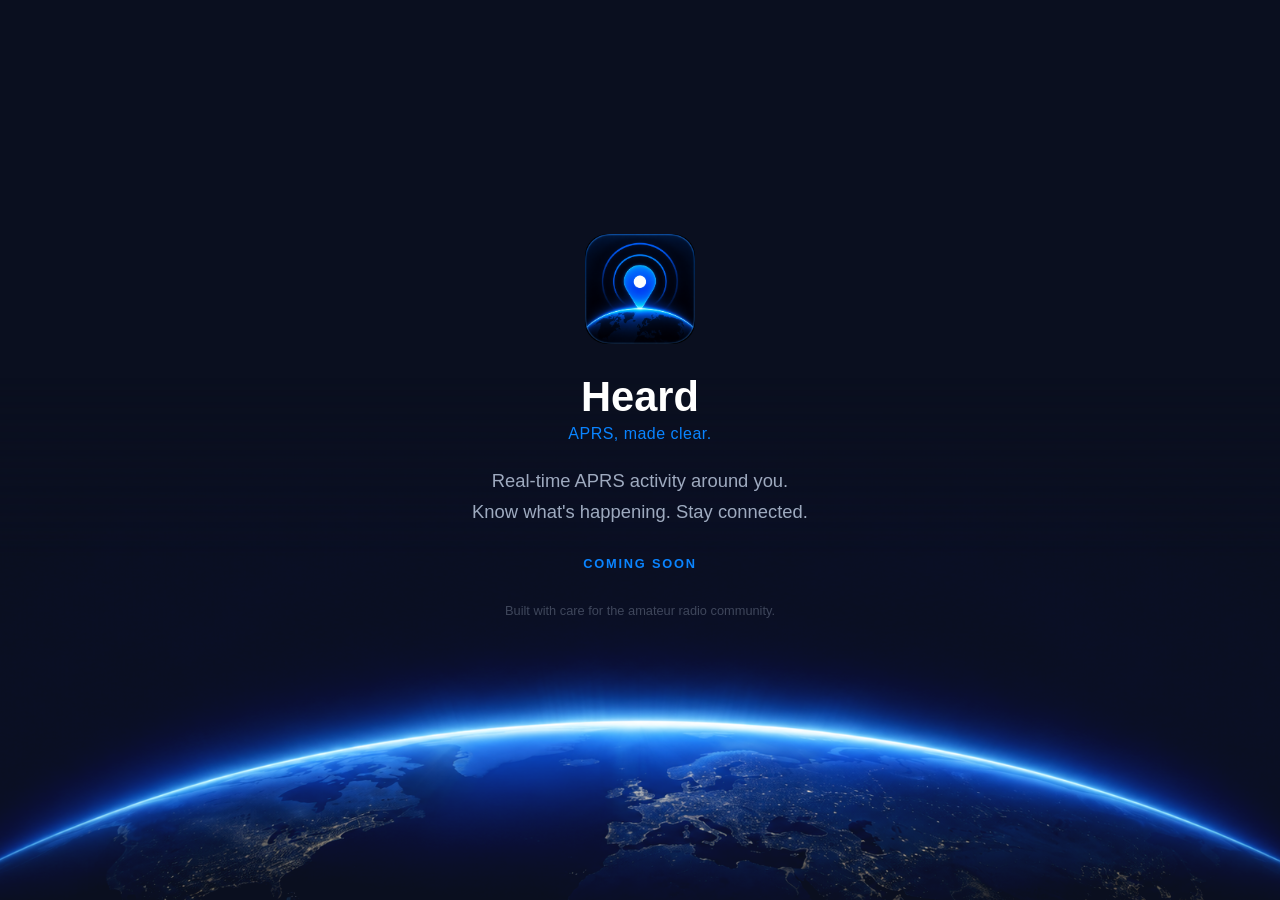
==== index.html @ 2824f3b0 "test" ====
<!DOCTYPE html>
<html lang="en">
<head>
    <meta charset="UTF-8">
    <meta name="viewport" content="width=device-width, initial-scale=1.0">
    <title>Heard — APRS, made clear.</title>
    <meta name="description" content="Heard — Real-time APRS activity around you. Coming soon.">
    <style>
        *, *::before, *::after {
            margin: 0;
            padding: 0;
            box-sizing: border-box;
        }

        :root {
            --midnight: #0A0F1F;
            --electric-blue: #0A84FF;
            --deep-navy: #001633;
            --soft-gray: #8E9AAF;
            --white: #FFFFFF;
        }

        html {
            font-family: -apple-system, BlinkMacSystemFont, "SF Pro Display", "SF Pro Text", "Segoe UI", Roboto, Helvetica, Arial, sans-serif;
            background: var(--midnight);
            color: var(--white);
            min-height: 100vh;
            min-height: 100svh;
            display: flex;
            align-items: center;
            justify-content: center;
        }

        body {
            width: 100%;
            padding: 2rem;
        }

        .container {
            max-width: 480px;
            margin: 0 auto;
            text-align: center;
            padding-bottom: max(3rem, env(safe-area-inset-bottom, 0px) + 3rem);
        }

        /* Earth horizon artwork */
        .horizon {
            position: fixed;
            inset: 0;
            width: 100%;
            height: 100%;
            background:
                url('./Assets/heard-horizon-mobile.png')
                no-repeat
                center calc(100% + 6vh) / 100vw auto;
            -webkit-mask-image: linear-gradient(
                to bottom,
                transparent 0%,
                transparent 42%,
                black 62%,
                black 100%
            );
            mask-image: linear-gradient(
                to bottom,
                transparent 0%,
                transparent 42%,
                black 62%,
                black 100%
            );
            pointer-events: none;
            z-index: -1;
        }

        @media (min-width: 541px) {
            .horizon {
                background-color: #0A0F1F;
                background-image: url('./Assets/heard-horizon-desktop.png');
                background-repeat: no-repeat;
                background-position: center calc(100% + 90px);
                background-size: clamp(1400px, 100vw, 2200px) auto;
                background-blend-mode: lighten;
            }
        }

        /* App icon */
        .icon {
            width: 100px;
            height: 100px;
            margin: 0 auto 1.6rem;
            border-radius: 22px;
        }

        @media (min-width: 375px) {
            .icon {
                width: 110px;
                height: 110px;
            }
        }

        /* Brand name */
        .logo {
            font-size: 2.6rem;
            font-weight: 700;
            margin-bottom: 0.2rem;
        }

        .tagline {
            font-size: 1rem;
            font-weight: 400;
            color: var(--electric-blue);
            letter-spacing: 0.03em;
            margin-bottom: 1.4rem;
        }

        h2 {
            font-size: 1.15rem;
            font-weight: 400;
            color: #9EAABF;
            line-height: 1.7;
            margin-bottom: 1.8rem;
        }

        .coming-soon {
            font-size: 0.8rem;
            font-weight: 600;
            letter-spacing: 0.14em;
            text-transform: uppercase;
            color: var(--electric-blue);
            margin-bottom: 2rem;
        }

        /* Footer */
        .footer {
            font-size: 0.8rem;
            color: #8E9AAF;
            opacity: 0.4;
            margin-top: 1.5rem;
        }

        /* Responsive */
        @media (max-width: 540px) {
            .logo { font-size: 2rem; }
            h2 { font-size: 1rem; }
        }

        /* Reduced motion */
        @media (prefers-reduced-motion: reduce) {
            .horizon {
                opacity: 0.04;
            }
        }
    </style>
</head>
<body>
    <div class="horizon"></div>

    <div class="container">
        <img
            src="./Assets/app-icon.png"
            alt="Heard"
            class="icon"
            width="100"
            height="100"
        >

        <p class="logo">Heard</p>
        <p class="tagline">APRS, made clear.</p>

        <h2>Real-time APRS activity around you.<br>Know what's happening. Stay connected.</h2>

        <p class="coming-soon">Coming Soon</p>

        <p class="footer">Built with care for the amateur radio community.</p>
    </div>
</body>
</html>
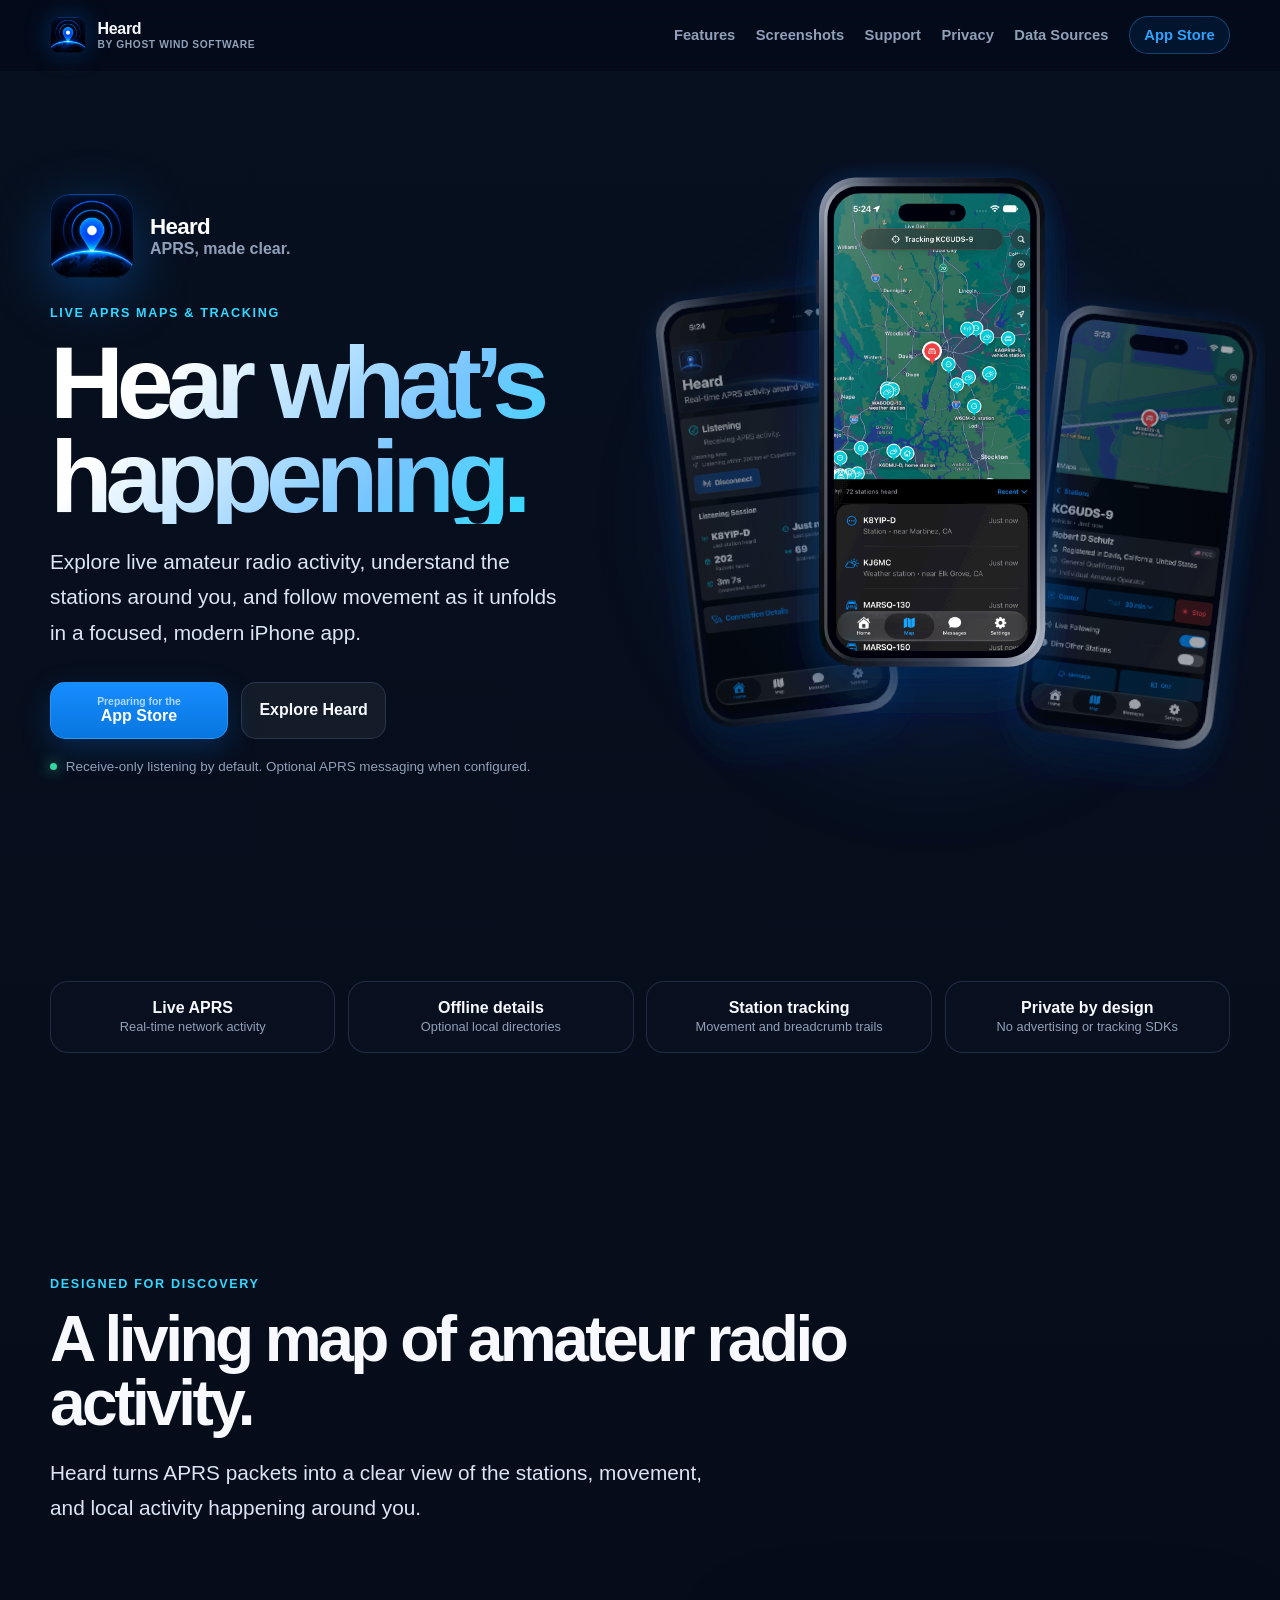
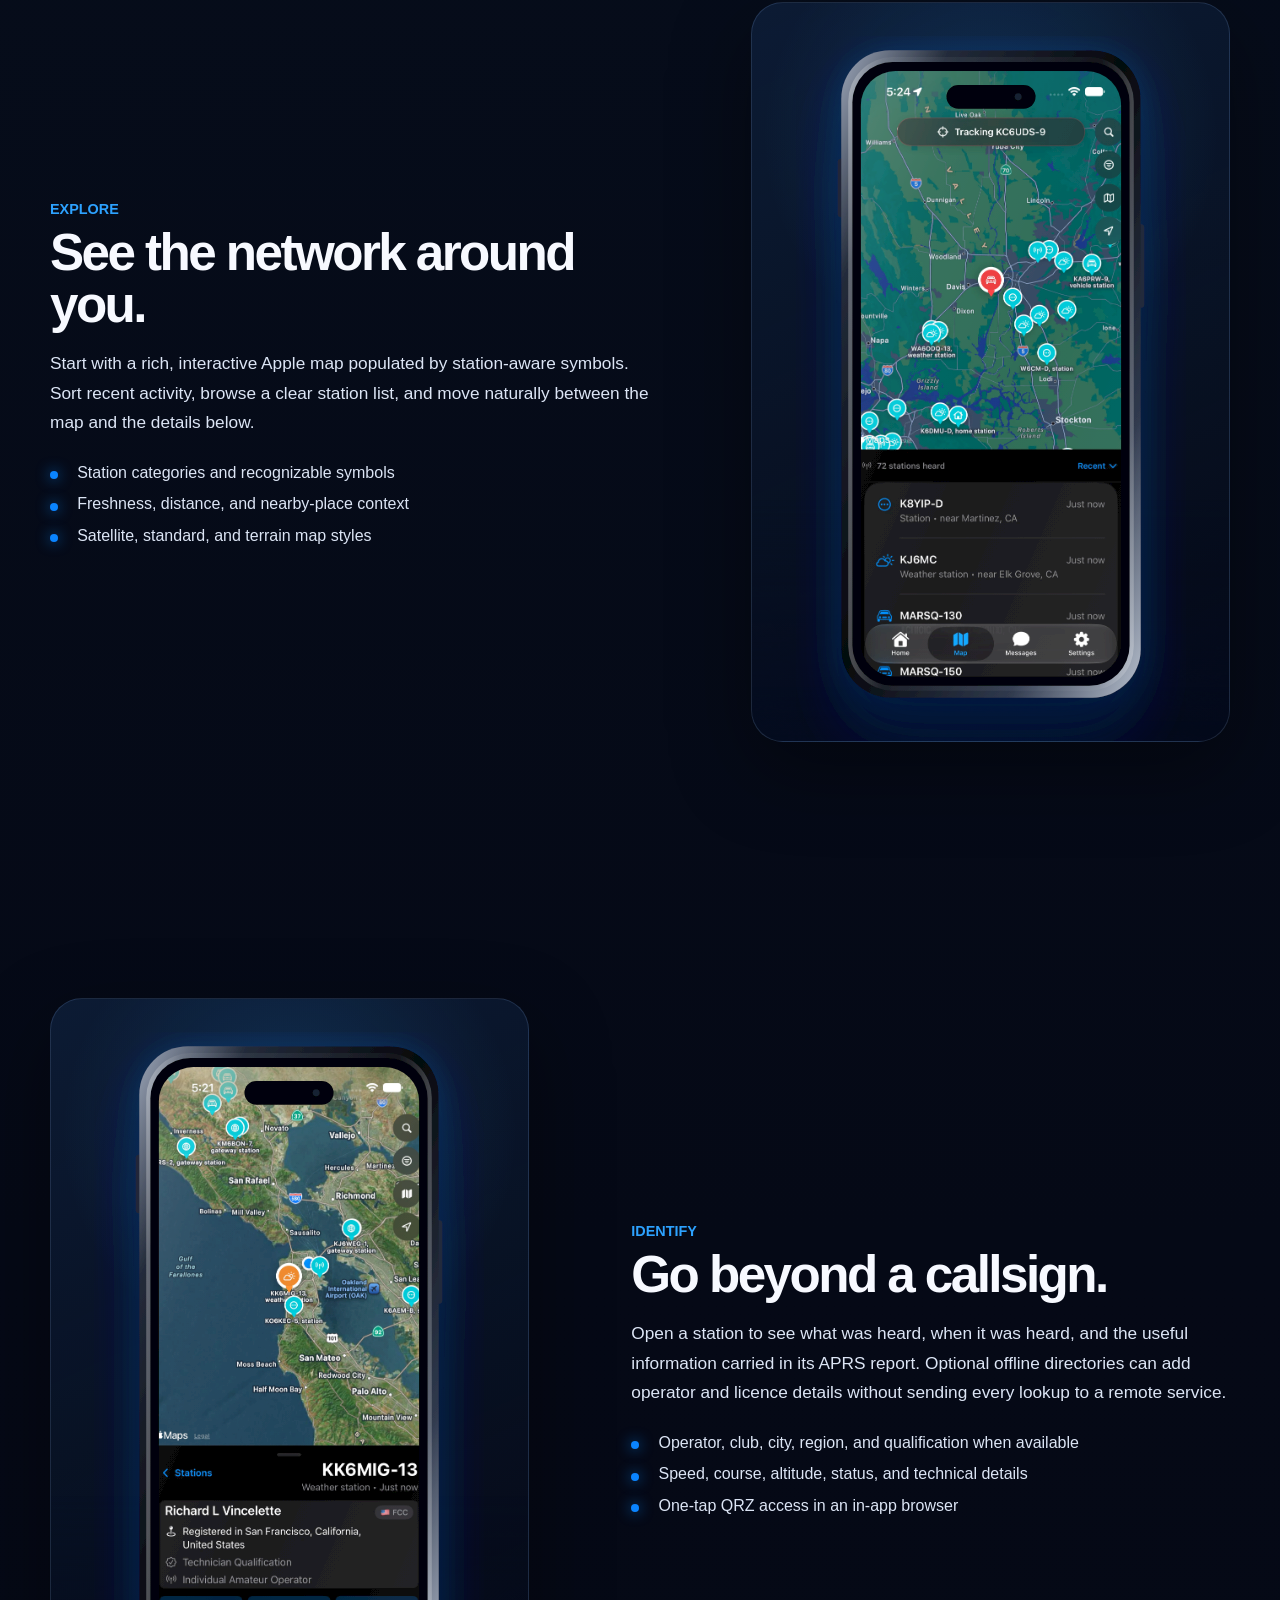
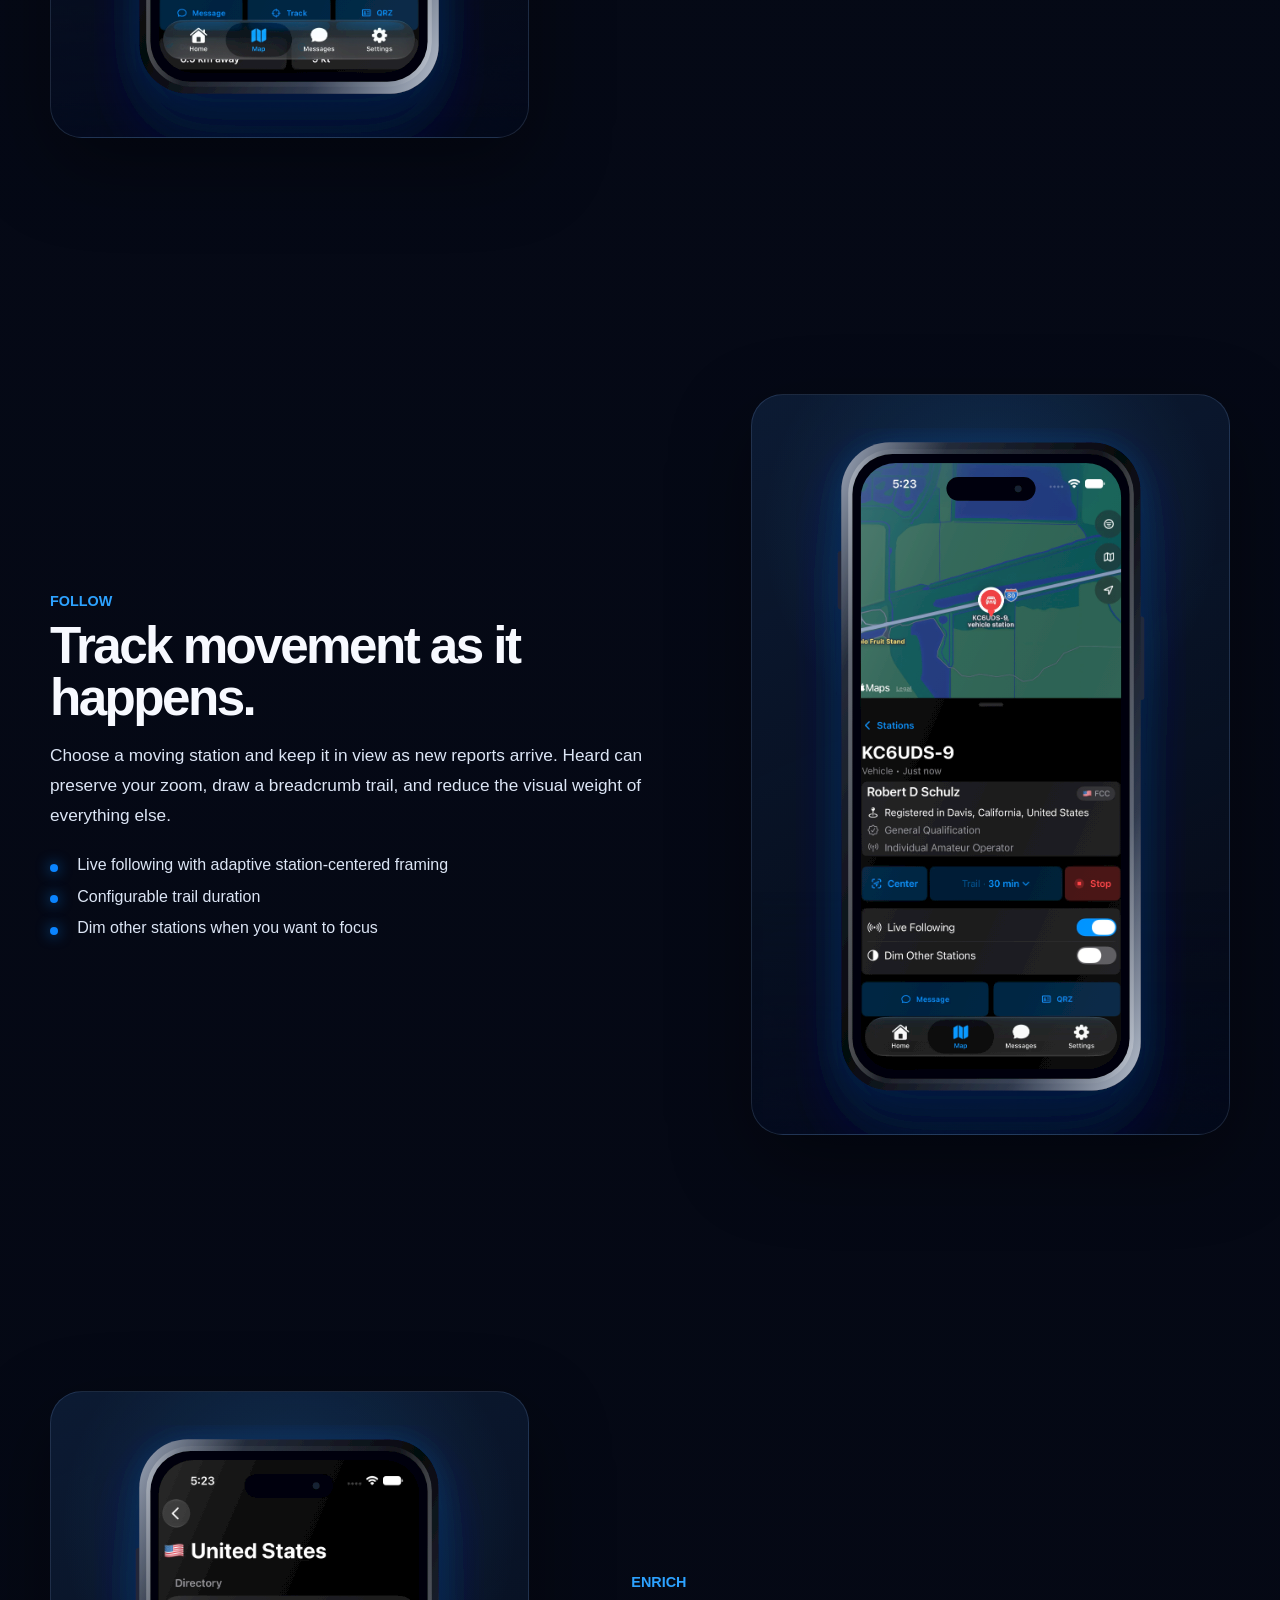
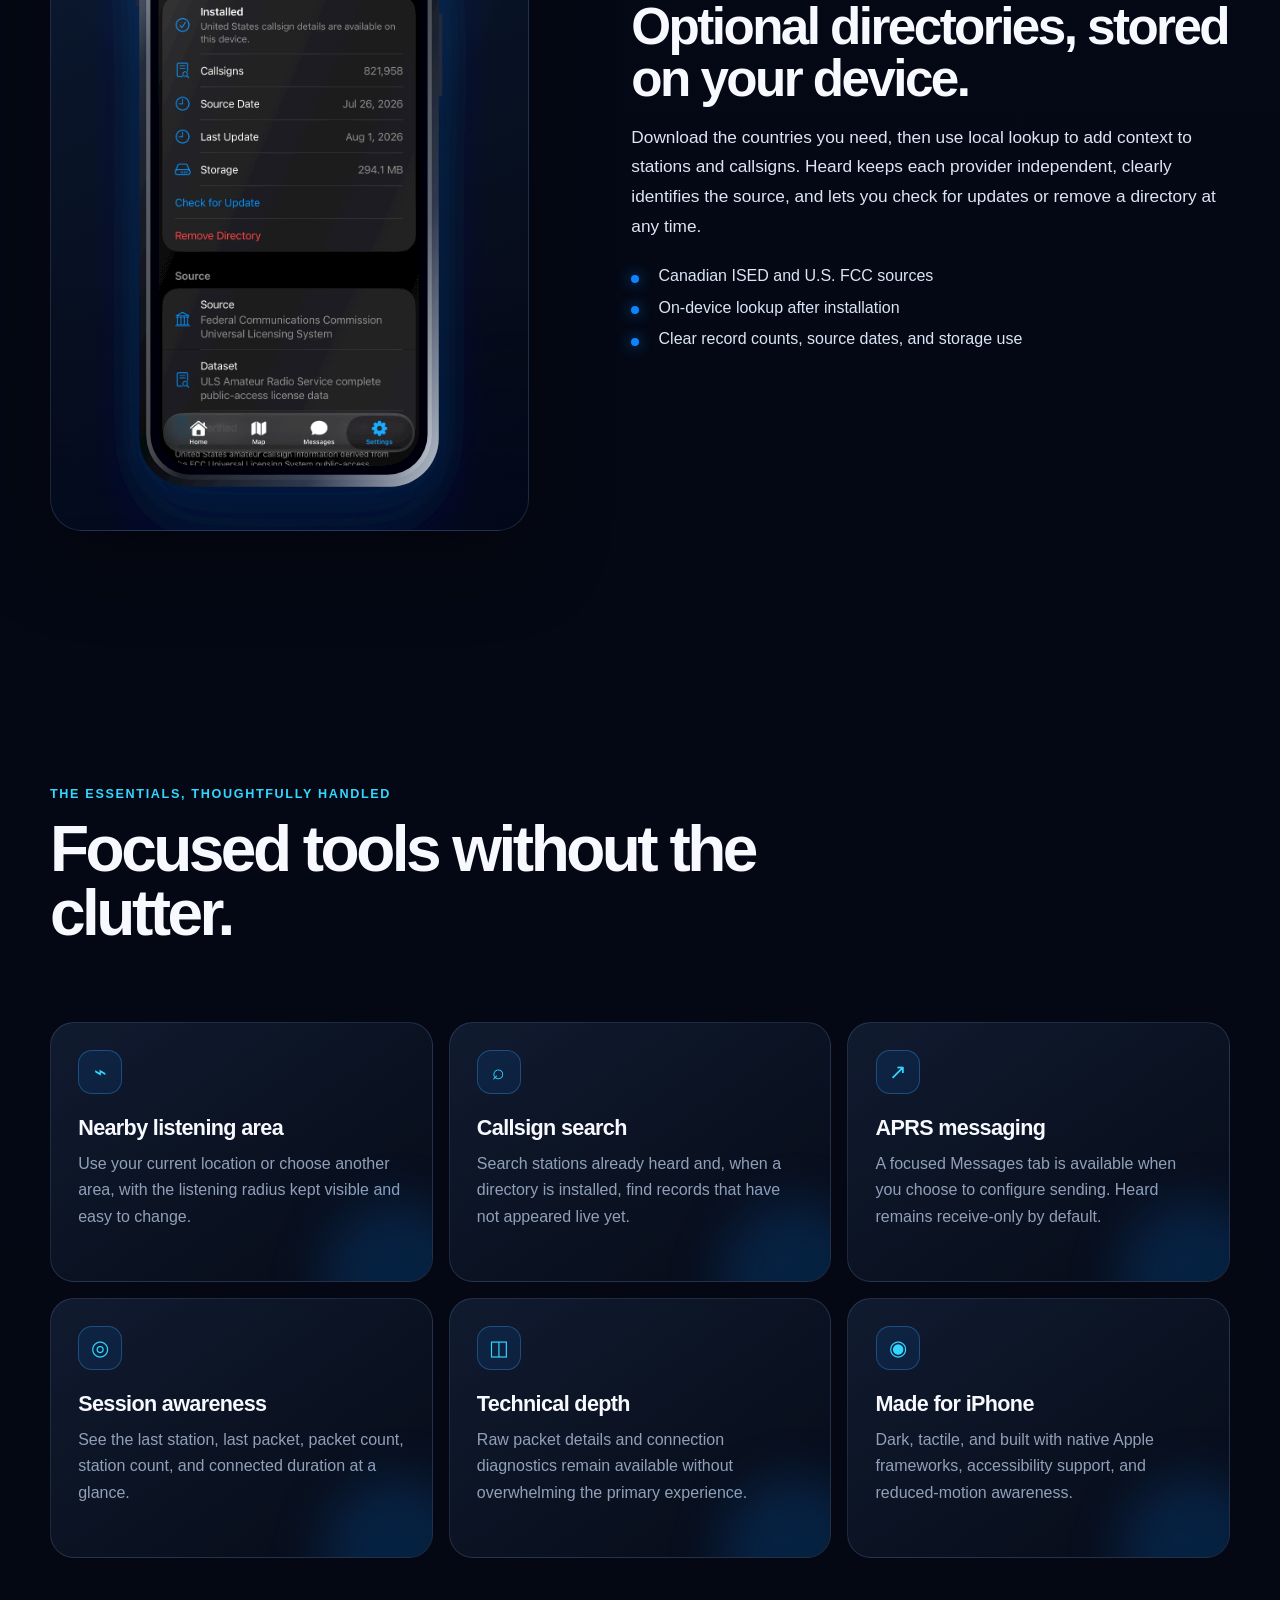
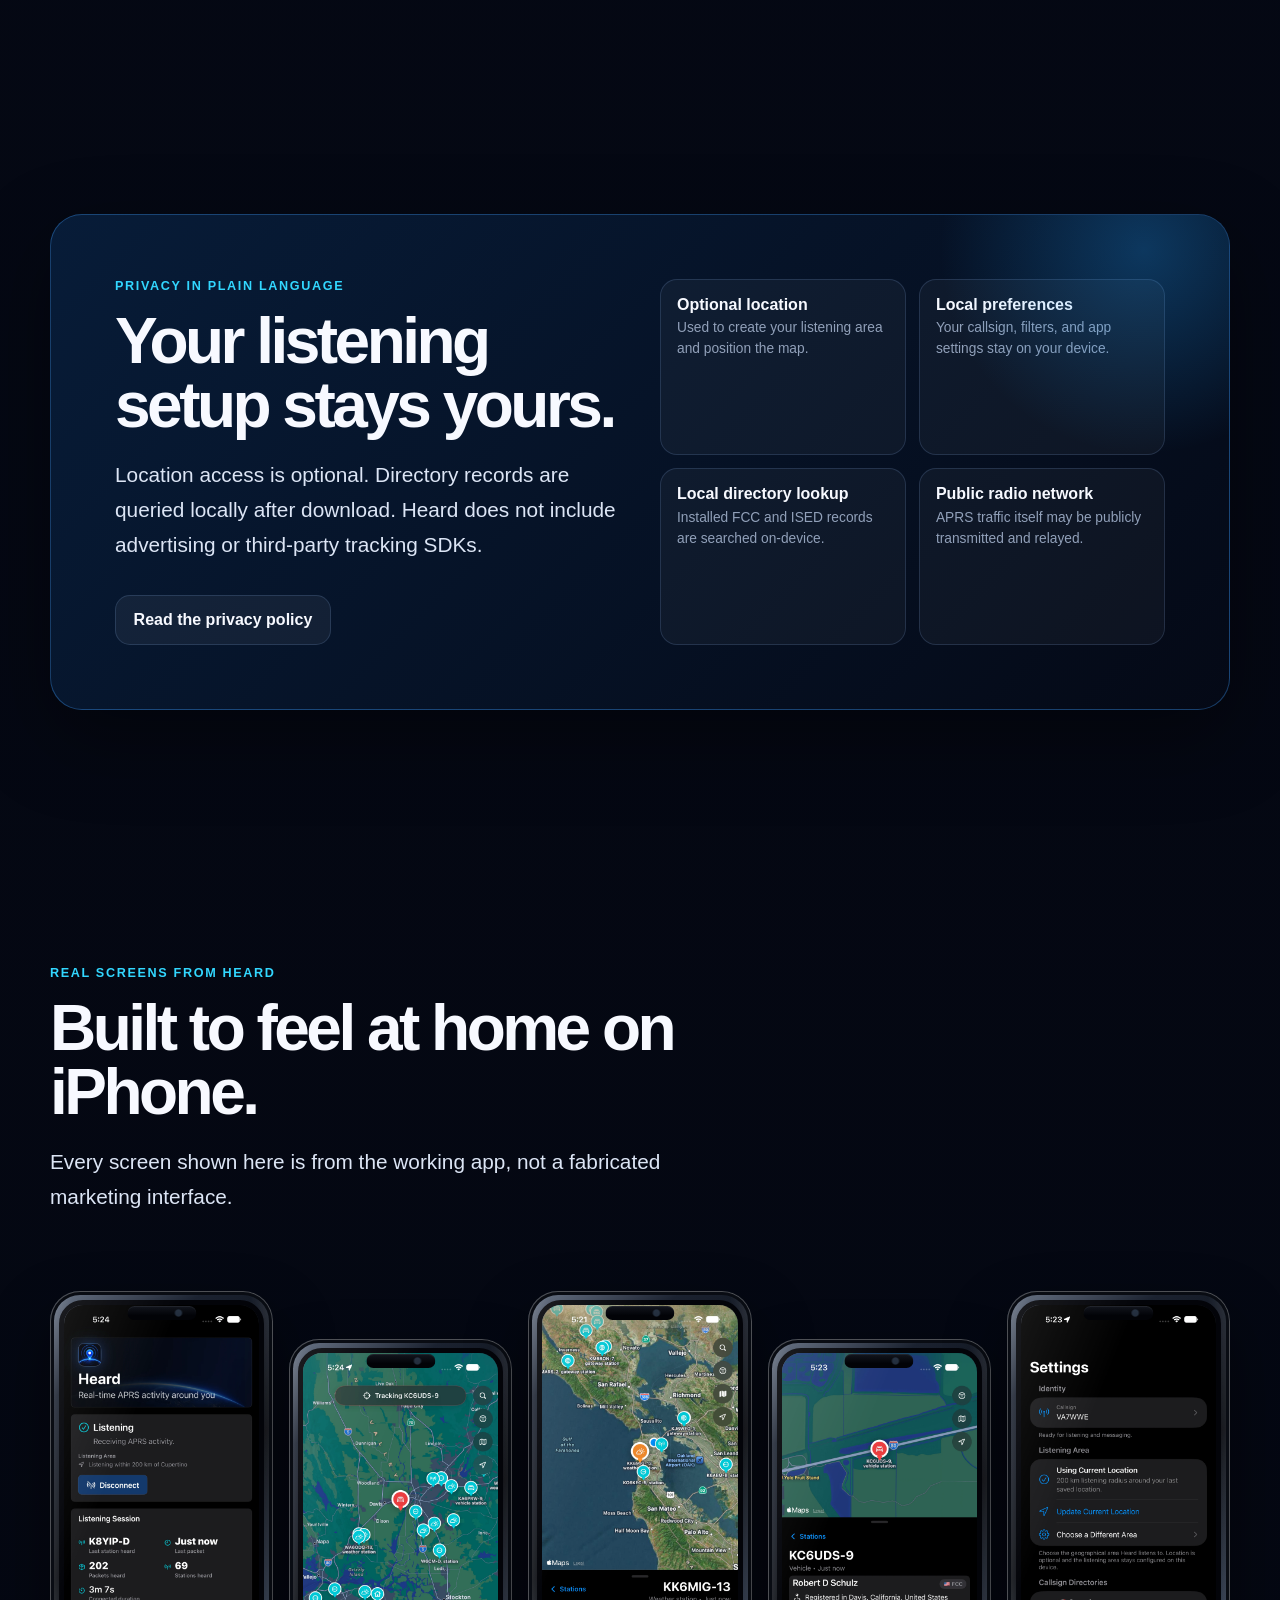
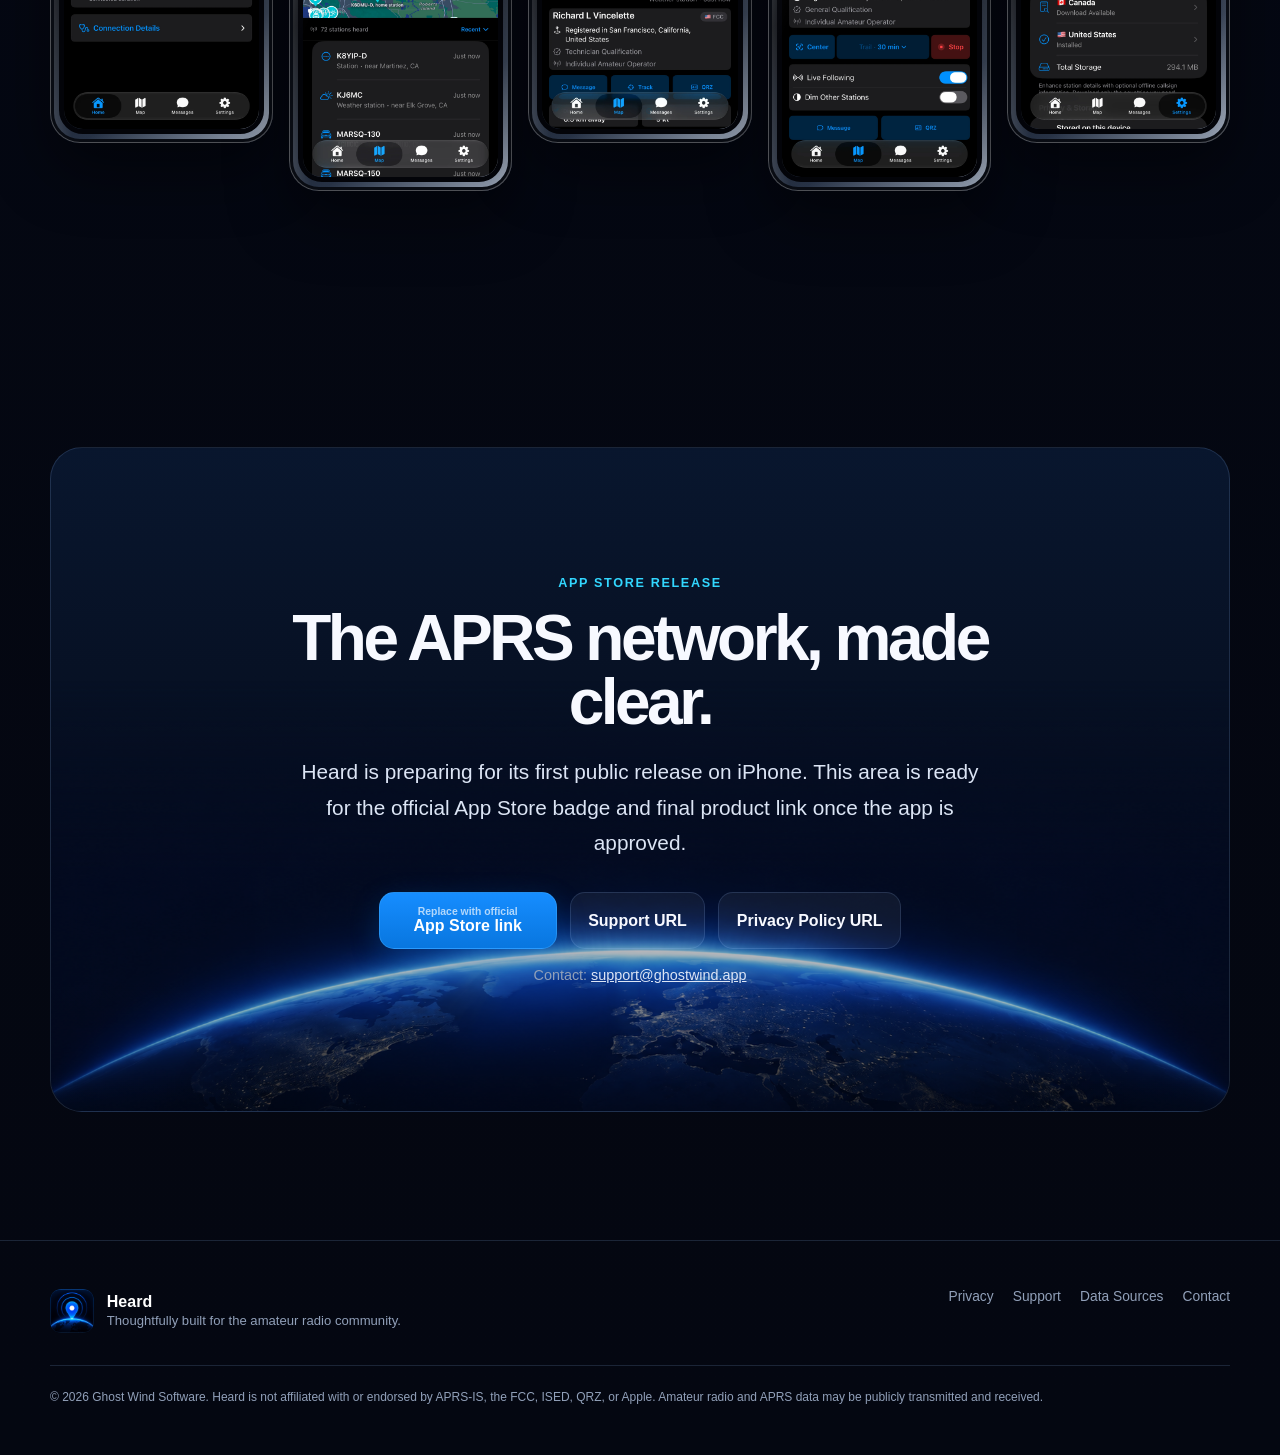
==== commit fe1cc54a: "web2" ====
--- a/index.html
+++ b/index.html
@@ -1,176 +1,136 @@
-<!DOCTYPE html>
+<!doctype html>
 <html lang="en">
 <head>
-    <meta charset="UTF-8">
-    <meta name="viewport" content="width=device-width, initial-scale=1.0">
-    <title>Heard — APRS, made clear.</title>
-    <meta name="description" content="Heard — Real-time APRS activity around you. Coming soon.">
-    <style>
-        *, *::before, *::after {
-            margin: 0;
-            padding: 0;
-            box-sizing: border-box;
-        }
-
-        :root {
-            --midnight: #0A0F1F;
-            --electric-blue: #0A84FF;
-            --deep-navy: #001633;
-            --soft-gray: #8E9AAF;
-            --white: #FFFFFF;
-        }
-
-        html {
-            font-family: -apple-system, BlinkMacSystemFont, "SF Pro Display", "SF Pro Text", "Segoe UI", Roboto, Helvetica, Arial, sans-serif;
-            background: var(--midnight);
-            color: var(--white);
-            min-height: 100vh;
-            min-height: 100svh;
-            display: flex;
-            align-items: center;
-            justify-content: center;
-        }
-
-        body {
-            width: 100%;
-            padding: 2rem;
-        }
-
-        .container {
-            max-width: 480px;
-            margin: 0 auto;
-            text-align: center;
-            padding-bottom: max(3rem, env(safe-area-inset-bottom, 0px) + 3rem);
-        }
-
-        /* Earth horizon artwork */
-        .horizon {
-            position: fixed;
-            inset: 0;
-            width: 100%;
-            height: 100%;
-            background:
-                url('./Assets/heard-horizon-mobile.png')
-                no-repeat
-                center calc(100% + 6vh) / 100vw auto;
-            -webkit-mask-image: linear-gradient(
-                to bottom,
-                transparent 0%,
-                transparent 42%,
-                black 62%,
-                black 100%
-            );
-            mask-image: linear-gradient(
-                to bottom,
-                transparent 0%,
-                transparent 42%,
-                black 62%,
-                black 100%
-            );
-            pointer-events: none;
-            z-index: -1;
-        }
-
-        @media (min-width: 541px) {
-            .horizon {
-                background-color: #0A0F1F;
-                background-image: url('./Assets/heard-horizon-desktop.png');
-                background-repeat: no-repeat;
-                background-position: center calc(100% + 90px);
-                background-size: clamp(1400px, 100vw, 2200px) auto;
-                background-blend-mode: lighten;
-            }
-        }
-
-        /* App icon */
-        .icon {
-            width: 100px;
-            height: 100px;
-            margin: 0 auto 1.6rem;
-            border-radius: 22px;
-        }
-
-        @media (min-width: 375px) {
-            .icon {
-                width: 110px;
-                height: 110px;
-            }
-        }
-
-        /* Brand name */
-        .logo {
-            font-size: 2.6rem;
-            font-weight: 700;
-            margin-bottom: 0.2rem;
-        }
-
-        .tagline {
-            font-size: 1rem;
-            font-weight: 400;
-            color: var(--electric-blue);
-            letter-spacing: 0.03em;
-            margin-bottom: 1.4rem;
-        }
-
-        h2 {
-            font-size: 1.15rem;
-            font-weight: 400;
-            color: #9EAABF;
-            line-height: 1.7;
-            margin-bottom: 1.8rem;
-        }
-
-        .coming-soon {
-            font-size: 0.8rem;
-            font-weight: 600;
-            letter-spacing: 0.14em;
-            text-transform: uppercase;
-            color: var(--electric-blue);
-            margin-bottom: 2rem;
-        }
-
-        /* Footer */
-        .footer {
-            font-size: 0.8rem;
-            color: #8E9AAF;
-            opacity: 0.4;
-            margin-top: 1.5rem;
-        }
-
-        /* Responsive */
-        @media (max-width: 540px) {
-            .logo { font-size: 2rem; }
-            h2 { font-size: 1rem; }
-        }
-
-        /* Reduced motion */
-        @media (prefers-reduced-motion: reduce) {
-            .horizon {
-                opacity: 0.04;
-            }
-        }
-    </style>
+  <script>document.documentElement.classList.add('js')</script>
+  <meta charset="utf-8">
+  <meta name="viewport" content="width=device-width, initial-scale=1, viewport-fit=cover">
+  <title>Heard — APRS, made clear.</title>
+  <meta name="description" content="Heard for iPhone makes APRS clear with live amateur radio maps, station tracking, callsign details, optional local FCC and ISED directories, and QRZ lookup.">
+  <meta name="theme-color" content="#050916">
+  <meta name="color-scheme" content="dark">
+  <meta name="robots" content="index, follow">
+  <meta property="og:title" content="Heard — APRS, made clear.">
+  <meta property="og:description" content="Live APRS maps, callsign details, station tracking, and optional local directories for iPhone.">
+  <meta property="og:image" content="./Assets/og-heard.jpg">
+  <meta property="og:type" content="website">
+  <meta property="og:site_name" content="Heard">
+  <meta name="twitter:card" content="summary_large_image">
+  <link rel="icon" href="./Assets/favicon-32.png">
+  <link rel="apple-touch-icon" href="./Assets/apple-touch-icon.png">
+  <link rel="manifest" href="./site.webmanifest">
+  <link rel="stylesheet" href="./css/main.css">
+  <script type="application/ld+json">
+    {"@context":"https://schema.org","@type":"SoftwareApplication","name":"Heard","applicationCategory":"UtilitiesApplication","operatingSystem":"iOS 17 or later","description":"Live APRS maps, callsign details, station tracking, and optional local FCC and ISED directories for iPhone.","author":{"@type":"Organization","name":"Ghost Wind Software"},"offers":{"@type":"Offer","availability":"https://schema.org/PreOrder","price":"0","priceCurrency":"USD"},"keywords":"APRS, amateur radio, APRS tracking, callsign lookup, APRS-IS"}
+  </script>
 </head>
 <body>
-    <div class="horizon"></div>
+<a class="skip-link" href="#main">Skip to content</a>
+<header class="site-header">
+  <nav class="nav" aria-label="Main navigation">
+    <a class="brand" href="./"><img src="./Assets/icon-512.png" alt=""><span>Heard<small>by Ghost Wind Software</small></span></a>
+    <button class="menu-button" type="button" aria-label="Open navigation" aria-expanded="false" aria-controls="main-navigation">☰</button>
+    <div class="nav-links" id="main-navigation">
+      <a href="#features">Features</a>
+      <a href="#screenshots">Screenshots</a>
+      <a href="./support/">Support</a>
+      <a href="./privacy/">Privacy</a>
+      <a href="./data-sources/">Data Sources</a>
+      <a class="nav-cta" href="#download">App Store</a>
+    </div>
+  </nav>
+</header>
+<main id="main">
+  <section class="hero">
+    <div class="container hero-grid">
+      <div class="hero-copy reveal">
+        <div class="hero-brand"><img src="./Assets/icon-512.png" alt="Heard app icon" width="180" height="180"><div><strong>Heard</strong>APRS, made clear.</div></div>
+        <p class="eyebrow">Live APRS maps & tracking</p>
+        <h1 class="display gradient-text">Hear what’s happening.</h1>
+        <p class="section-lede">Explore live amateur radio activity, understand the stations around you, and follow movement as it unfolds in a focused, modern iPhone app.</p>
+        <div class="button-row"><a class="button primary app-store-placeholder" href="#download" aria-label="App Store launch information for Heard"><span><span class="tiny">Preparing for the</span>App Store</span></a><a class="button secondary" href="#features">Explore Heard</a></div>
+        <p class="hero-note">Receive-only listening by default. Optional APRS messaging when configured.</p>
+      </div>
+      <div class="phone-stage reveal" aria-label="Heard app screens">
+        <div class="phone-glow"></div>
+        <img class="hero-device-render" src="./Assets/renders/hero-devices.svg" alt="Heard shown on three iPhone Pro devices" width="1040" height="980" fetchpriority="high">
+      </div>
+    </div>
+  </section>
 
-    <div class="container">
-        <img
-            src="./Assets/app-icon.png"
-            alt="Heard"
-            class="icon"
-            width="100"
-            height="100"
-        >
+  <section class="trust-strip" aria-label="Product highlights"><div class="container trust-grid reveal">
+    <div class="trust-item"><strong>Live APRS</strong><span>Real-time network activity</span></div>
+    <div class="trust-item"><strong>Offline details</strong><span>Optional local directories</span></div>
+    <div class="trust-item"><strong>Station tracking</strong><span>Movement and breadcrumb trails</span></div>
+    <div class="trust-item"><strong>Private by design</strong><span>No advertising or tracking SDKs</span></div>
+  </div></section>
 
-        <p class="logo">Heard</p>
-        <p class="tagline">APRS, made clear.</p>
+  <section class="section" id="features"><div class="container">
+    <div class="section-head reveal"><p class="eyebrow">Designed for discovery</p><h2 class="section-title">A living map of amateur radio activity.</h2><p class="section-lede">Heard turns APRS packets into a clear view of the stations, movement, and local activity happening around you.</p></div>
+    <div class="feature-row">
+      <div class="feature-copy reveal"><span class="kicker">EXPLORE</span><h3>See the network around you.</h3><p>Start with a rich, interactive Apple map populated by station-aware symbols. Sort recent activity, browse a clear station list, and move naturally between the map and the details below.</p><ul class="feature-list"><li>Station categories and recognizable symbols</li><li>Freshness, distance, and nearby-place context</li><li>Satellite, standard, and terrain map styles</li></ul></div>
+      <div class="device-card reveal"><img class="feature-device-render" src="./Assets/renders/map-live-device.svg" alt="Live APRS activity on the Heard map" width="560" height="1060" loading="lazy"></div>
+    </div>
+  </div></section>
 
-        <h2>Real-time APRS activity around you.<br>Know what's happening. Stay connected.</h2>
+  <section class="section"><div class="container"><div class="feature-row reverse">
+    <div class="device-card reveal"><img class="feature-device-render" src="./Assets/renders/station-detail-device.svg" alt="Station details enriched with a U.S. callsign directory record" width="560" height="1060" loading="lazy"></div>
+    <div class="feature-copy reveal"><span class="kicker">IDENTIFY</span><h3>Go beyond a callsign.</h3><p>Open a station to see what was heard, when it was heard, and the useful information carried in its APRS report. Optional offline directories can add operator and licence details without sending every lookup to a remote service.</p><ul class="feature-list"><li>Operator, club, city, region, and qualification when available</li><li>Speed, course, altitude, status, and technical details</li><li>One-tap QRZ access in an in-app browser</li></ul></div>
+  </div></div></section>
 
-        <p class="coming-soon">Coming Soon</p>
+  <section class="section"><div class="container"><div class="feature-row">
+    <div class="feature-copy reveal"><span class="kicker">FOLLOW</span><h3>Track movement as it happens.</h3><p>Choose a moving station and keep it in view as new reports arrive. Heard can preserve your zoom, draw a breadcrumb trail, and reduce the visual weight of everything else.</p><ul class="feature-list"><li>Live following with adaptive station-centered framing</li><li>Configurable trail duration</li><li>Dim other stations when you want to focus</li></ul></div>
+    <div class="device-card reveal"><img class="feature-device-render" src="./Assets/renders/tracking-device.svg" alt="Heard Track Station mode with live following and a 30-minute trail" width="560" height="1060" loading="lazy"></div>
+  </div></div></section>
 
-        <p class="footer">Built with care for the amateur radio community.</p>
+  <section class="section"><div class="container"><div class="feature-row reverse">
+    <div class="device-card reveal"><img class="feature-device-render" src="./Assets/renders/directory-device.svg" alt="Heard United States callsign directory details" width="560" height="1060" loading="lazy"></div>
+    <div class="feature-copy reveal"><span class="kicker">ENRICH</span><h3>Optional directories, stored on your device.</h3><p>Download the countries you need, then use local lookup to add context to stations and callsigns. Heard keeps each provider independent, clearly identifies the source, and lets you check for updates or remove a directory at any time.</p><ul class="feature-list"><li>Canadian ISED and U.S. FCC sources</li><li>On-device lookup after installation</li><li>Clear record counts, source dates, and storage use</li></ul></div>
+  </div></div></section>
+
+  <section class="section"><div class="container">
+    <div class="section-head reveal"><p class="eyebrow">The essentials, thoughtfully handled</p><h2 class="section-title">Focused tools without the clutter.</h2></div>
+    <div class="feature-cards">
+      <article class="feature-card reveal"><div class="feature-icon" aria-hidden="true">⌁</div><h3>Nearby listening area</h3><p>Use your current location or choose another area, with the listening radius kept visible and easy to change.</p></article>
+      <article class="feature-card reveal"><div class="feature-icon" aria-hidden="true">⌕</div><h3>Callsign search</h3><p>Search stations already heard and, when a directory is installed, find records that have not appeared live yet.</p></article>
+      <article class="feature-card reveal"><div class="feature-icon" aria-hidden="true">↗</div><h3>APRS messaging</h3><p>A focused Messages tab is available when you choose to configure sending. Heard remains receive-only by default.</p></article>
+      <article class="feature-card reveal"><div class="feature-icon" aria-hidden="true">◎</div><h3>Session awareness</h3><p>See the last station, last packet, packet count, station count, and connected duration at a glance.</p></article>
+      <article class="feature-card reveal"><div class="feature-icon" aria-hidden="true">◫</div><h3>Technical depth</h3><p>Raw packet details and connection diagnostics remain available without overwhelming the primary experience.</p></article>
+      <article class="feature-card reveal"><div class="feature-icon" aria-hidden="true">◉</div><h3>Made for iPhone</h3><p>Dark, tactile, and built with native Apple frameworks, accessibility support, and reduced-motion awareness.</p></article>
     </div>
+  </div></section>
+
+  <section class="section"><div class="container"><div class="privacy-panel reveal">
+    <div><p class="eyebrow">Privacy in plain language</p><h2 class="section-title">Your listening setup stays yours.</h2><p class="section-lede">Location access is optional. Directory records are queried locally after download. Heard does not include advertising or third-party tracking SDKs.</p><div class="button-row"><a class="button secondary" href="./privacy/">Read the privacy policy</a></div></div>
+    <div class="privacy-points"><div class="privacy-point"><strong>Optional location</strong><span>Used to create your listening area and position the map.</span></div><div class="privacy-point"><strong>Local preferences</strong><span>Your callsign, filters, and app settings stay on your device.</span></div><div class="privacy-point"><strong>Local directory lookup</strong><span>Installed FCC and ISED records are searched on-device.</span></div><div class="privacy-point"><strong>Public radio network</strong><span>APRS traffic itself may be publicly transmitted and relayed.</span></div></div>
+  </div></div></section>
+
+  <section class="section" id="screenshots"><div class="container">
+    <div class="section-head reveal"><p class="eyebrow">Real screens from Heard</p><h2 class="section-title">Built to feel at home on iPhone.</h2><p class="section-lede">Every screen shown here is from the working app, not a fabricated marketing interface.</p></div>
+    <div class="gallery reveal">
+      <button type="button" data-full="./Assets/screenshots/home.webp" aria-label="Enlarge listening dashboard screenshot"><img src="./Assets/screenshots/home.webp" alt="Listening dashboard" width="1320" height="2868" loading="lazy"></button>
+      <button type="button" data-full="./Assets/screenshots/map-live.webp" aria-label="Enlarge live map screenshot"><img src="./Assets/screenshots/map-live.webp" alt="Live map and station list" width="1320" height="2868" loading="lazy"></button>
+      <button type="button" data-full="./Assets/screenshots/station-detail.webp" aria-label="Enlarge station detail screenshot"><img src="./Assets/screenshots/station-detail.webp" alt="Station detail and operator information" width="1320" height="2868" loading="lazy"></button>
+      <button type="button" data-full="./Assets/screenshots/tracking.webp" aria-label="Enlarge tracking screenshot"><img src="./Assets/screenshots/tracking.webp" alt="Station tracking controls" width="1320" height="2868" loading="lazy"></button>
+      <button type="button" data-full="./Assets/screenshots/settings.webp" aria-label="Enlarge settings screenshot"><img src="./Assets/screenshots/settings.webp" alt="Heard settings" width="1320" height="2868" loading="lazy"></button>
+    </div>
+  </div></section>
+
+  <section class="section" id="download"><div class="container"><div class="cta reveal">
+    <p class="eyebrow">App Store release</p>
+    <h2 class="section-title">The APRS network, made clear.</h2>
+    <p class="section-lede">Heard is preparing for its first public release on iPhone. This area is ready for the official App Store badge and final product link once the app is approved.</p>
+    <div class="button-row"><a class="button primary app-store-placeholder" href="mailto:support@ghostwind.app?subject=Heard%20launch%20updates" aria-label="Ask Ghost Wind Software about Heard launch updates"><span><span class="tiny">Replace with official</span>App Store link</span></a><a class="button secondary" href="./support/">Support URL</a><a class="button secondary" href="./privacy/">Privacy Policy URL</a></div>
+    <p class="cta-note">Contact: <a href="mailto:support@ghostwind.app">support@ghostwind.app</a></p>
+  </div></div></section>
+</main>
+<dialog id="screenshot-dialog" aria-label="Enlarged Heard screenshot"><button class="dialog-close" type="button" aria-label="Close screenshot">×</button><img alt=""></dialog>
+<footer class="site-footer">
+  <div class="container footer-grid">
+    <div class="footer-brand"><img src="./Assets/icon-512.png" alt=""><div><strong>Heard</strong><span>Thoughtfully built for the amateur radio community.</span></div></div>
+    <div class="footer-links"><a href="./privacy/">Privacy</a><a href="./support/">Support</a><a href="./data-sources/">Data Sources</a><a href="mailto:support@ghostwind.app">Contact</a></div>
+    <div class="footer-note">© <span data-year>2026</span> Ghost Wind Software. Heard is not affiliated with or endorsed by APRS-IS, the FCC, ISED, QRZ, or Apple. Amateur radio and APRS data may be publicly transmitted and received.</div>
+  </div>
+</footer>
+<script src="./js/main.js" defer></script>
 </body>
 </html>
--- a/css/main.css
+++ b/css/main.css
@@ -0,0 +1,451 @@
+/* Heard launch website — Ghost Wind Software */
+:root {
+  --midnight: #050916;
+  --midnight-2: #090f20;
+  --surface: rgba(16, 25, 45, 0.72);
+  --surface-strong: #10182a;
+  --surface-soft: rgba(255, 255, 255, 0.055);
+  --line: rgba(151, 190, 255, 0.16);
+  --line-strong: rgba(62, 158, 255, 0.34);
+  --blue: #0a84ff;
+  --blue-bright: #2da2ff;
+  --cyan: #32d7ff;
+  --white: #f7f9ff;
+  --text: #dce5f5;
+  --muted: #91a0b9;
+  --muted-2: #66758f;
+  --success: #32d7a0;
+  --danger: #ff5f68;
+  --max: 1180px;
+  --radius-lg: 32px;
+  --radius-md: 22px;
+  --shadow: 0 28px 80px rgba(0, 0, 0, 0.38);
+  color-scheme: dark;
+}
+
+* { box-sizing: border-box; }
+html { scroll-behavior: smooth; background: var(--midnight); }
+body {
+  margin: 0;
+  min-width: 320px;
+  font-family: -apple-system, BlinkMacSystemFont, "SF Pro Display", "SF Pro Text", "Segoe UI", sans-serif;
+  color: var(--white);
+  background:
+    radial-gradient(circle at 50% -10%, rgba(10, 132, 255, 0.17), transparent 37rem),
+    linear-gradient(180deg, #07101f 0%, var(--midnight) 30%, #040711 100%);
+  overflow-x: clip;
+  -webkit-font-smoothing: antialiased;
+}
+body::before {
+  content: "";
+  position: fixed;
+  inset: 0;
+  z-index: -2;
+  pointer-events: none;
+  background-image:
+    linear-gradient(rgba(85, 140, 220, 0.025) 1px, transparent 1px),
+    linear-gradient(90deg, rgba(85, 140, 220, 0.025) 1px, transparent 1px);
+  background-size: 48px 48px;
+  mask-image: linear-gradient(to bottom, black, transparent 72%);
+}
+img { max-width: 100%; height: auto; }
+a { color: inherit; }
+button, a { -webkit-tap-highlight-color: transparent; }
+button { font: inherit; }
+:focus-visible { outline: 3px solid rgba(50, 215, 255, .9); outline-offset: 4px; }
+
+.skip-link {
+  position: fixed; left: 1rem; top: -5rem; z-index: 999;
+  padding: .75rem 1rem; border-radius: 12px; color: white; background: var(--blue);
+}
+.skip-link:focus { top: 1rem; }
+
+.site-header {
+  position: sticky; top: 0; z-index: 30;
+  border-bottom: 1px solid transparent;
+  background: rgba(5, 9, 22, 0.7);
+  backdrop-filter: blur(20px) saturate(150%);
+  -webkit-backdrop-filter: blur(20px) saturate(150%);
+}
+.site-header.scrolled { border-color: var(--line); }
+.nav {
+  width: min(var(--max), calc(100% - 2rem)); min-height: 70px; margin: auto;
+  display: flex; align-items: center; justify-content: space-between; gap: 1rem;
+}
+.brand { display: inline-flex; align-items: center; gap: .72rem; text-decoration: none; font-weight: 750; letter-spacing: -.02em; }
+.brand img { width: 36px; height: 36px; border-radius: 9px; box-shadow: 0 0 26px rgba(10,132,255,.28); }
+.brand small { display: block; margin-top: .08rem; color: var(--muted); font-size: .64rem; font-weight: 600; letter-spacing: .06em; text-transform: uppercase; }
+.nav-links { display: flex; align-items: center; gap: clamp(.85rem, 1.6vw, 1.4rem); }
+.nav-links a { text-decoration: none; color: var(--muted); font-size: .92rem; font-weight: 620; white-space: nowrap; }
+.nav-links a:hover, .nav-links a[aria-current="page"] { color: var(--white); }
+.nav-cta { padding: .62rem .9rem; border: 1px solid var(--line-strong); border-radius: 999px; color: var(--blue-bright) !important; background: rgba(10,132,255,.09); }
+.menu-button { display: none; width: 44px; height: 44px; border: 1px solid var(--line); border-radius: 14px; background: var(--surface-soft); color: white; }
+
+.container { width: min(var(--max), calc(100% - 2rem)); margin-inline: auto; }
+.narrow { width: min(820px, calc(100% - 2rem)); margin-inline: auto; }
+.eyebrow { margin: 0 0 1rem; color: var(--cyan); font-size: .79rem; font-weight: 760; letter-spacing: .13em; text-transform: uppercase; }
+.display { margin: 0; font-size: clamp(3rem, 8vw, 6.8rem); line-height: .92; letter-spacing: -.07em; }
+.gradient-text { background: linear-gradient(130deg, #fff 22%, #77c5ff 68%, #28ddff); background-clip: text; -webkit-background-clip: text; color: transparent; }
+.section-title { margin: 0; max-width: 800px; font-size: clamp(2.25rem, 5vw, 4.7rem); line-height: 1; letter-spacing: -.055em; }
+.section-lede { margin: 1.25rem 0 0; max-width: 690px; color: var(--text); font-size: clamp(1.05rem, 2vw, 1.3rem); line-height: 1.7; }
+.muted { color: var(--muted); }
+.kicker { color: var(--blue-bright); font-size: .9rem; font-weight: 720; }
+
+.button-row { display: flex; flex-wrap: wrap; gap: .8rem; margin-top: 2rem; }
+.button { display: inline-flex; align-items: center; justify-content: center; gap: .55rem; min-height: 50px; padding: .8rem 1.1rem; border: 1px solid var(--line); border-radius: 15px; text-align: center; text-decoration: none; font-weight: 700; }
+.button.primary { color: white; border-color: rgba(66, 170, 255, .45); background: linear-gradient(180deg, #168dff, #0876df); box-shadow: 0 10px 30px rgba(10,132,255,.22); }
+.button.secondary { background: rgba(255,255,255,.055); }
+.button:hover { transform: translateY(-1px); }
+.button .tiny { display: block; font-size: .65rem; color: rgba(255,255,255,.68); font-weight: 560; }
+.app-store-placeholder { min-width: 178px; }
+.cta-note { position: relative; z-index: 1; margin: 1.1rem 0 0; color: var(--muted); font-size: .9rem; }
+.cta-note a { color: var(--text); }
+
+.hero { position: relative; min-height: 910px; padding: clamp(5rem, 9vw, 8rem) 0 5rem; overflow: hidden; }
+.hero::after {
+  content: ""; position: absolute; z-index: -1; left: 50%; bottom: -170px; translate: -50% 0;
+  width: max(1500px, 110vw); height: 700px;
+  background: url('../Assets/heard-horizon-desktop.png') center bottom / contain no-repeat;
+  opacity: .88; filter: saturate(1.08);
+  mask-image: linear-gradient(to bottom, transparent 2%, black 43%, black 100%);
+}
+.hero-grid { display: grid; grid-template-columns: minmax(0, .92fr) minmax(430px, 1.08fr); gap: clamp(2rem, 6vw, 6rem); align-items: center; }
+.hero-copy { padding-bottom: 5rem; }
+.hero-brand { display: inline-flex; align-items: center; gap: 1rem; margin-bottom: 1.7rem; }
+.hero-brand img { width: 84px; border-radius: 20px; box-shadow: 0 15px 55px rgba(10,132,255,.34); }
+.hero-brand div { color: var(--muted); font-weight: 650; }
+.hero-brand strong { display: block; color: white; font-size: 1.4rem; letter-spacing: -.03em; }
+.hero-copy .section-lede { max-width: 600px; }
+.hero-note { display: flex; align-items: center; gap: .55rem; margin-top: 1.3rem; color: var(--muted); font-size: .84rem; }
+.hero-note::before { content: ""; width: 7px; height: 7px; border-radius: 50%; background: var(--success); box-shadow: 0 0 14px var(--success); }
+
+.phone-stage { position: relative; min-height: 690px; perspective: 1400px; }
+.phone {
+  --device-radius: 52px;
+  --screen-radius: 42px;
+  --frame-width: 7px;
+  --bezel-width: 9px;
+  position: absolute;
+  overflow: hidden;
+  padding: calc(var(--frame-width) + var(--bezel-width));
+  border-radius: var(--device-radius);
+  background:
+    linear-gradient(90deg, rgba(255,255,255,.18), transparent 9%, transparent 91%, rgba(255,255,255,.14)),
+    linear-gradient(145deg, #7c8798 0%, #202837 16%, #05070c 46%, #303a4d 78%, #a2acbc 100%);
+  box-shadow:
+    0 54px 110px rgba(0, 0, 0, .62),
+    0 0 70px rgba(10, 132, 255, .18),
+    inset 0 0 0 1px rgba(255, 255, 255, .34),
+    inset 0 0 0 var(--frame-width) #090c13,
+    inset 0 0 0 calc(var(--frame-width) + 1px) rgba(255,255,255,.11);
+}
+.phone::before,
+.device-card .phone-single::before {
+  content: "";
+  position: absolute;
+  inset: calc(var(--frame-width) + var(--bezel-width));
+  z-index: 3;
+  pointer-events: none;
+  border-radius: var(--screen-radius);
+  background:
+    linear-gradient(112deg, rgba(255,255,255,.24) 0%, rgba(255,255,255,.09) 12%, transparent 34%),
+    linear-gradient(180deg, rgba(255,255,255,.14), transparent 9%, transparent 88%, rgba(255,255,255,.08));
+  mix-blend-mode: screen;
+  opacity: .52;
+}
+.phone::after,
+.device-card .phone-single::after {
+  content: "";
+  position: absolute;
+  left: 50%;
+  top: calc(var(--frame-width) + var(--bezel-width) + 13px);
+  z-index: 5;
+  translate: -50% 0;
+  width: 31%;
+  height: 3.15%;
+  min-height: 19px;
+  border-radius: 999px;
+  background:
+    radial-gradient(circle at 74% 50%, rgba(55,72,94,.62) 0 6%, transparent 8%),
+    linear-gradient(180deg, #12151d, #020307 68%);
+  box-shadow:
+    inset 0 1px 1px rgba(255,255,255,.09),
+    inset 0 -1px 1px rgba(255,255,255,.05),
+    0 1px 1px rgba(255,255,255,.08);
+}
+.phone img {
+  display: block;
+  position: relative;
+  z-index: 1;
+  width: 100%;
+  height: auto;
+  border: var(--bezel-width) solid #030409;
+  border-radius: var(--screen-radius);
+  background: #05070d;
+  object-fit: cover;
+}
+.phone.main { width: 368px; left: 50%; top: 0; translate: -50% 0; z-index: 3; }
+.phone.left { width: 272px; left: -16px; top: 132px; transform: rotateY(18deg) rotateZ(-5deg); z-index: 1; opacity: .9; }
+.phone.right { width: 272px; right: -16px; top: 132px; transform: rotateY(-18deg) rotateZ(5deg); z-index: 2; opacity: .92; }
+.phone-glow { position: absolute; left: 50%; top: 48%; translate: -50% -50%; width: 650px; height: 650px; border-radius: 50%; background: radial-gradient(circle, rgba(24,145,255,.34), rgba(18,83,160,.16) 36%, transparent 66%); filter: blur(30px); }
+.hero-device-render { position: relative; z-index: 2; display: block; width: min(760px, 112%); max-width: none; margin: -1.5rem 0 0 50%; translate: -50% 0; filter: saturate(1.04); }
+
+.trust-strip { margin-top: -1rem; padding: 1rem 0 6rem; }
+.trust-grid { display: grid; grid-template-columns: repeat(4, 1fr); gap: .8rem; }
+.trust-item { padding: 1.05rem; border: 1px solid var(--line); border-radius: 18px; background: rgba(11,18,34,.68); text-align: center; }
+.trust-item strong { display: block; font-size: 1rem; }
+.trust-item span { color: var(--muted); font-size: .8rem; }
+
+.section { padding: clamp(5rem, 10vw, 9rem) 0; }
+.section-head { margin-bottom: clamp(2.5rem, 6vw, 5rem); }
+.feature-row { display: grid; grid-template-columns: minmax(0, 1fr) minmax(360px, .8fr); gap: clamp(3rem, 8vw, 7rem); align-items: center; }
+.feature-row.reverse { grid-template-columns: minmax(360px, .8fr) minmax(0, 1fr); }
+.feature-row.reverse .feature-copy { order: 2; }
+.feature-copy h3 { margin: .6rem 0 1rem; font-size: clamp(2rem, 4vw, 3.7rem); line-height: 1.02; letter-spacing: -.05em; }
+.feature-copy p { color: var(--text); font-size: 1.08rem; line-height: 1.72; }
+.feature-list { list-style: none; padding: 0; margin: 1.6rem 0 0; display: grid; gap: .85rem; }
+.feature-list li { position: relative; padding-left: 1.7rem; color: var(--text); }
+.feature-list li::before { content: ""; position: absolute; left: 0; top: .47rem; width: 8px; height: 8px; border-radius: 50%; background: var(--blue); box-shadow: 0 0 14px rgba(10,132,255,.8); }
+.device-card {
+  position: relative;
+  display: grid;
+  place-items: center;
+  min-height: 700px;
+  border: 1px solid var(--line);
+  border-radius: var(--radius-lg);
+  background:
+    radial-gradient(circle at 50% 18%, rgba(47, 162, 255, .18), transparent 35%),
+    linear-gradient(155deg, rgba(14,32,60,.78), rgba(5,9,20,.5));
+  overflow: hidden;
+  box-shadow: var(--shadow);
+}
+.device-card::before { content: ""; position: absolute; inset: auto -15% -32% -15%; height: 65%; background: url('../Assets/heard-horizon-desktop.png') center bottom / cover no-repeat; opacity: .45; mask-image: linear-gradient(transparent, black 52%); }
+.device-card .phone-single {
+  --device-radius: 52px;
+  --screen-radius: 42px;
+  --frame-width: 7px;
+  --bezel-width: 9px;
+  position: relative;
+  overflow: hidden;
+  width: min(368px, 76%);
+  padding: calc(var(--frame-width) + var(--bezel-width));
+  border-radius: var(--device-radius);
+  background:
+    linear-gradient(90deg, rgba(255,255,255,.18), transparent 9%, transparent 91%, rgba(255,255,255,.14)),
+    linear-gradient(145deg, #7c8798 0%, #202837 16%, #05070c 46%, #303a4d 78%, #a2acbc 100%);
+  box-shadow:
+    0 54px 110px rgba(0,0,0,.62),
+    0 0 70px rgba(10,132,255,.16),
+    inset 0 0 0 1px rgba(255,255,255,.34),
+    inset 0 0 0 var(--frame-width) #090c13,
+    inset 0 0 0 calc(var(--frame-width) + 1px) rgba(255,255,255,.11);
+}
+.device-card .phone-single img {
+  display: block;
+  position: relative;
+  z-index: 1;
+  width: 100%;
+  height: auto;
+  border: var(--bezel-width) solid #030409;
+  border-radius: var(--screen-radius);
+  background: #05070d;
+  object-fit: cover;
+}
+.device-card.wide-shot .phone-single { width: min(408px, 80%); }
+.feature-device-render { position: relative; z-index: 1; display: block; width: min(390px, 82%); max-width: none; translate: 0 4.5%; filter: saturate(1.03); }
+
+.feature-cards { display: grid; grid-template-columns: repeat(3, 1fr); gap: 1rem; }
+.feature-card { position: relative; min-height: 260px; padding: 1.7rem; border: 1px solid var(--line); border-radius: 24px; background: linear-gradient(145deg, rgba(18,29,50,.92), rgba(7,12,24,.75)); overflow: hidden; }
+.feature-card::after { content: ""; position: absolute; inset: auto -3rem -5rem auto; width: 10rem; height: 10rem; border-radius: 50%; background: rgba(10,132,255,.18); filter: blur(25px); }
+.feature-icon { display: inline-grid; place-items: center; width: 44px; height: 44px; border: 1px solid rgba(56,167,255,.32); border-radius: 14px; background: rgba(10,132,255,.1); color: var(--cyan); font-size: 1.3rem; }
+.feature-card h3 { margin: 1.35rem 0 .6rem; font-size: 1.35rem; letter-spacing: -.03em; }
+.feature-card p { margin: 0; color: var(--muted); line-height: 1.65; }
+
+.privacy-panel { position: relative; display: grid; grid-template-columns: 1fr 1fr; gap: 2.5rem; padding: clamp(2rem, 5vw, 4.5rem); border: 1px solid var(--line-strong); border-radius: var(--radius-lg); background: linear-gradient(135deg, rgba(8,31,61,.9), rgba(5,10,23,.9)); overflow: hidden; box-shadow: var(--shadow); }
+.privacy-panel::before { content: ""; position: absolute; width: 430px; height: 430px; right: -130px; top: -180px; border-radius: 50%; background: radial-gradient(circle, rgba(31,160,255,.28), transparent 67%); }
+.privacy-points { display: grid; grid-template-columns: 1fr 1fr; gap: .8rem; }
+.privacy-point { padding: 1rem; border: 1px solid var(--line); border-radius: 17px; background: rgba(255,255,255,.04); }
+.privacy-point strong { display: block; margin-bottom: .3rem; }
+.privacy-point span { color: var(--muted); font-size: .86rem; line-height: 1.5; }
+
+.gallery { display: grid; grid-template-columns: repeat(5, 1fr); gap: 1rem; align-items: start; }
+.gallery button {
+  --device-radius: 30px;
+  --screen-radius: 24px;
+  --frame-width: 4px;
+  --bezel-width: 5px;
+  position: relative;
+  overflow: hidden;
+  padding: calc(var(--frame-width) + var(--bezel-width));
+  border: 0;
+  border-radius: var(--device-radius);
+  background:
+    linear-gradient(90deg, rgba(255,255,255,.16), transparent 10%, transparent 90%, rgba(255,255,255,.12)),
+    linear-gradient(145deg, #6f7a8c 0%, #1b2230 18%, #05070c 48%, #273245 78%, #9aa5b6 100%);
+  box-shadow:
+    0 28px 62px rgba(0,0,0,.46),
+    inset 0 0 0 1px rgba(255,255,255,.28),
+    inset 0 0 0 var(--frame-width) #090c13;
+  cursor: zoom-in;
+}
+.gallery button::before {
+  content: "";
+  position: absolute;
+  inset: calc(var(--frame-width) + var(--bezel-width));
+  z-index: 2;
+  pointer-events: none;
+  border-radius: var(--screen-radius);
+  background: linear-gradient(112deg, rgba(255,255,255,.22), transparent 32%);
+  mix-blend-mode: screen;
+  opacity: .42;
+}
+.gallery button::after {
+  content: "";
+  position: absolute;
+  left: 50%;
+  top: calc(var(--frame-width) + var(--bezel-width) + 6px);
+  translate: -50% 0;
+  z-index: 4;
+  width: 31%;
+  height: 3.15%;
+  min-height: 10px;
+  border-radius: 999px;
+  background:
+    radial-gradient(circle at 74% 50%, rgba(55,72,94,.62) 0 6%, transparent 8%),
+    linear-gradient(180deg, #12151d, #020307 68%);
+  box-shadow: inset 0 1px 1px rgba(255,255,255,.08);
+}
+.gallery button:nth-child(even) { margin-top: 3rem; }
+.gallery img {
+  display: block;
+  position: relative;
+  z-index: 1;
+  width: 100%;
+  border: var(--bezel-width) solid #030409;
+  border-radius: var(--screen-radius);
+}
+.gallery button:hover { transform: translateY(-5px); box-shadow: 0 34px 70px rgba(0,0,0,.5), 0 0 34px rgba(10,132,255,.14), inset 0 0 0 1px rgba(255,255,255,.32), inset 0 0 0 var(--frame-width) #090c13; }
+
+dialog { width: min(92vw, 430px); max-height: 92vh; padding: 0; border: 1px solid rgba(255,255,255,.26); border-radius: 28px; background: #000; box-shadow: 0 40px 120px rgba(0,0,0,.75); }
+dialog::backdrop { background: rgba(0,3,12,.82); backdrop-filter: blur(15px); }
+dialog img { width: 100%; display: block; }
+.dialog-close { position: fixed; top: max(1rem, env(safe-area-inset-top)); right: 1rem; width: 44px; height: 44px; border-radius: 50%; border: 1px solid rgba(255,255,255,.25); color: white; background: rgba(0,0,0,.7); font-size: 1.25rem; cursor: pointer; }
+
+.cta { position: relative; overflow: hidden; text-align: center; padding: clamp(4rem, 10vw, 8rem) 1.2rem; border: 1px solid var(--line); border-radius: var(--radius-lg); background: linear-gradient(180deg, rgba(10,25,50,.88), rgba(4,8,19,.88)); }
+.cta::after { content: ""; position: absolute; inset: auto 0 -10% 0; height: 75%; background: url('../Assets/heard-horizon-desktop.png') center bottom / cover no-repeat; opacity: .7; mask-image: linear-gradient(transparent, black 38%); }
+.cta > * { position: relative; z-index: 1; }
+.cta .section-title { margin-inline: auto; }
+.cta .section-lede { margin-inline: auto; }
+.cta .button-row { justify-content: center; }
+
+.site-footer { padding: 3rem 0 calc(3rem + env(safe-area-inset-bottom)); border-top: 1px solid var(--line); color: var(--muted); }
+.footer-grid { display: grid; grid-template-columns: 1fr auto; gap: 2rem; align-items: start; }
+.footer-brand { display: flex; gap: .8rem; align-items: center; }
+.footer-brand img { width: 44px; border-radius: 11px; }
+.footer-brand strong { color: white; display: block; }
+.footer-brand span { font-size: .82rem; }
+.footer-links { display: flex; flex-wrap: wrap; justify-content: flex-end; gap: 1.2rem; font-size: .86rem; }
+.footer-links a { text-decoration: none; }
+.footer-note { grid-column: 1 / -1; padding-top: 1.4rem; border-top: 1px solid var(--line); font-size: .75rem; line-height: 1.6; }
+
+/* Information pages */
+.page-hero { padding: clamp(5rem, 10vw, 8rem) 0 3rem; }
+.page-hero h1 { margin: 0; font-size: clamp(3rem, 8vw, 5.8rem); letter-spacing: -.065em; line-height: .96; }
+.page-hero p { max-width: 700px; color: var(--text); font-size: 1.15rem; line-height: 1.7; }
+.page-meta { display: inline-flex; margin-top: 1rem; padding: .55rem .75rem; border: 1px solid var(--line); border-radius: 999px; color: var(--muted); font-size: .78rem; }
+.error-icon { border-radius: 20px; box-shadow: 0 15px 55px rgba(10,132,255,.34); }
+.prose { padding: 1rem 0 7rem; }
+.prose-card { padding: clamp(1.4rem, 4vw, 3rem); border: 1px solid var(--line); border-radius: 26px; background: rgba(13,20,36,.75); }
+.prose h2 { margin: 2.8rem 0 .8rem; font-size: 1.65rem; letter-spacing: -.035em; }
+.prose h2:first-child { margin-top: 0; }
+.prose h3 { margin: 1.7rem 0 .55rem; font-size: 1.1rem; }
+.prose p, .prose li { color: var(--text); line-height: 1.75; overflow-wrap: anywhere; }
+.prose ul { padding-left: 1.2rem; }
+.prose a { color: var(--blue-bright); }
+.notice { margin: 1.5rem 0; padding: 1.2rem; border-left: 3px solid var(--blue); border-radius: 4px 16px 16px 4px; background: rgba(10,132,255,.085); color: var(--text); line-height: 1.65; }
+.support-grid { display: grid; grid-template-columns: 1fr 1fr; gap: 1rem; margin: 2rem 0; }
+.support-card { padding: 1.4rem; border: 1px solid var(--line); border-radius: 20px; background: rgba(255,255,255,.035); }
+.support-card h3 { margin-top: 0; }
+.faq details { border-top: 1px solid var(--line); padding: 1.1rem 0; }
+.faq details:last-child { border-bottom: 1px solid var(--line); }
+.faq summary { cursor: pointer; color: white; font-weight: 700; }
+.faq details p { margin-bottom: 0; }
+.source-grid { display: grid; grid-template-columns: repeat(2, 1fr); gap: 1rem; }
+.source-card { padding: 1.5rem; border: 1px solid var(--line); border-radius: 22px; background: rgba(255,255,255,.035); }
+.source-card h2 { margin-top: 0; }
+.source-label { color: var(--cyan); font-size: .75rem; font-weight: 760; letter-spacing: .1em; text-transform: uppercase; }
+
+.reveal { opacity: 1; transform: none; }
+.js .reveal { opacity: 0; transform: translateY(18px); transition: opacity .7s ease, transform .7s ease; }
+.js .reveal.visible { opacity: 1; transform: none; }
+
+@media (max-width: 960px) {
+  .hero { min-height: auto; padding-bottom: 7rem; }
+  .hero-grid { grid-template-columns: 1fr; }
+  .hero-copy { text-align: center; padding-bottom: 0; }
+  .hero-brand, .hero-note { justify-content: center; }
+  .hero-copy .section-lede { margin-inline: auto; }
+  .hero-copy .button-row { justify-content: center; }
+  .phone-stage { width: min(760px, 100%); margin: auto; }
+  .trust-grid { grid-template-columns: repeat(2, 1fr); }
+  .feature-row, .feature-row.reverse { grid-template-columns: 1fr; }
+  .feature-row.reverse .feature-copy { order: initial; }
+  .device-card { min-height: 620px; }
+  .feature-cards { grid-template-columns: repeat(2, 1fr); }
+  .gallery { grid-template-columns: repeat(3, 1fr); }
+  .privacy-panel { grid-template-columns: 1fr; }
+}
+
+@media (max-width: 820px) {
+  .nav { min-height: 64px; }
+  .menu-button { display: inline-grid; place-items: center; }
+  .nav-links { position: fixed; inset: 65px 1rem auto 1rem; display: none; max-height: calc(100svh - 82px); overflow: auto; padding: 1rem; border: 1px solid var(--line); border-radius: 20px; background: rgba(5,9,20,.96); box-shadow: var(--shadow); }
+  .nav-links.open { display: grid; }
+  .nav-links a { padding: .75rem; white-space: normal; }
+  .hero { padding-top: 4rem; }
+  .hero::after { background-image: url('../Assets/heard-horizon-mobile.png'); width: 900px; height: 760px; bottom: -300px; opacity: .75; }
+  .hero-brand { display: grid; justify-items: center; }
+  .hero-brand img { width: 74px; }
+  .display { font-size: clamp(3.35rem, 17vw, 5rem); }
+  .phone-stage { min-height: 575px; overflow: hidden; }
+  .hero-device-render { width: min(720px, 122%); margin-top: -1rem; }
+  .phone, .device-card .phone-single { --device-radius: 42px; --screen-radius: 34px; --frame-width: 6px; --bezel-width: 7px; }
+  .phone.main { width: 275px; }
+  .phone.left { width: 185px; top: 130px; left: -30px; }
+  .phone.right { width: 185px; top: 130px; right: -30px; }
+  .phone-glow { width: 400px; height: 400px; }
+  .trust-strip { padding-bottom: 3rem; }
+  .section { padding: 4.5rem 0; }
+  .device-card { min-height: 560px; }
+  .feature-cards, .support-grid, .source-grid { grid-template-columns: 1fr; }
+  .privacy-points { grid-template-columns: 1fr; }
+  .gallery { grid-template-columns: repeat(2, 1fr); }
+  .gallery button:nth-child(even) { margin-top: 1.5rem; }
+  .footer-grid { grid-template-columns: 1fr; }
+  .footer-links { justify-content: flex-start; }
+}
+
+@media (max-width: 430px) {
+  .container, .narrow, .nav { width: min(100% - 1.25rem, var(--max)); }
+  .button-row { width: 100%; }
+  .button { width: 100%; }
+  .hero-brand div { text-align: center; }
+  .phone-stage { min-height: 460px; }
+  .hero-device-render { width: min(620px, 138%); margin-top: .5rem; }
+  .phone, .device-card .phone-single { --device-radius: 36px; --screen-radius: 29px; --frame-width: 5px; --bezel-width: 6px; }
+  .phone.main { width: 244px; }
+  .phone.left, .phone.right { width: 160px; top: 120px; }
+  .device-card { min-height: 510px; border-radius: 24px; }
+  .device-card .phone-single { width: min(275px, 82%); }
+  .feature-device-render { width: min(330px, 88%); translate: 0 3%; }
+  .feature-card, .privacy-panel, .prose-card { border-radius: 20px; }
+  .gallery { gap: .6rem; }
+  .gallery button { --device-radius: 22px; --screen-radius: 17px; --frame-width: 3px; --bezel-width: 4px; }
+  .gallery button::after { min-height: 8px; }
+}
+
+@media (prefers-reduced-motion: reduce) {
+  html { scroll-behavior: auto; }
+  *, *::before, *::after { animation-duration: .01ms !important; animation-iteration-count: 1 !important; transition-duration: .01ms !important; }
+  .reveal { opacity: 1; transform: none; }
+}
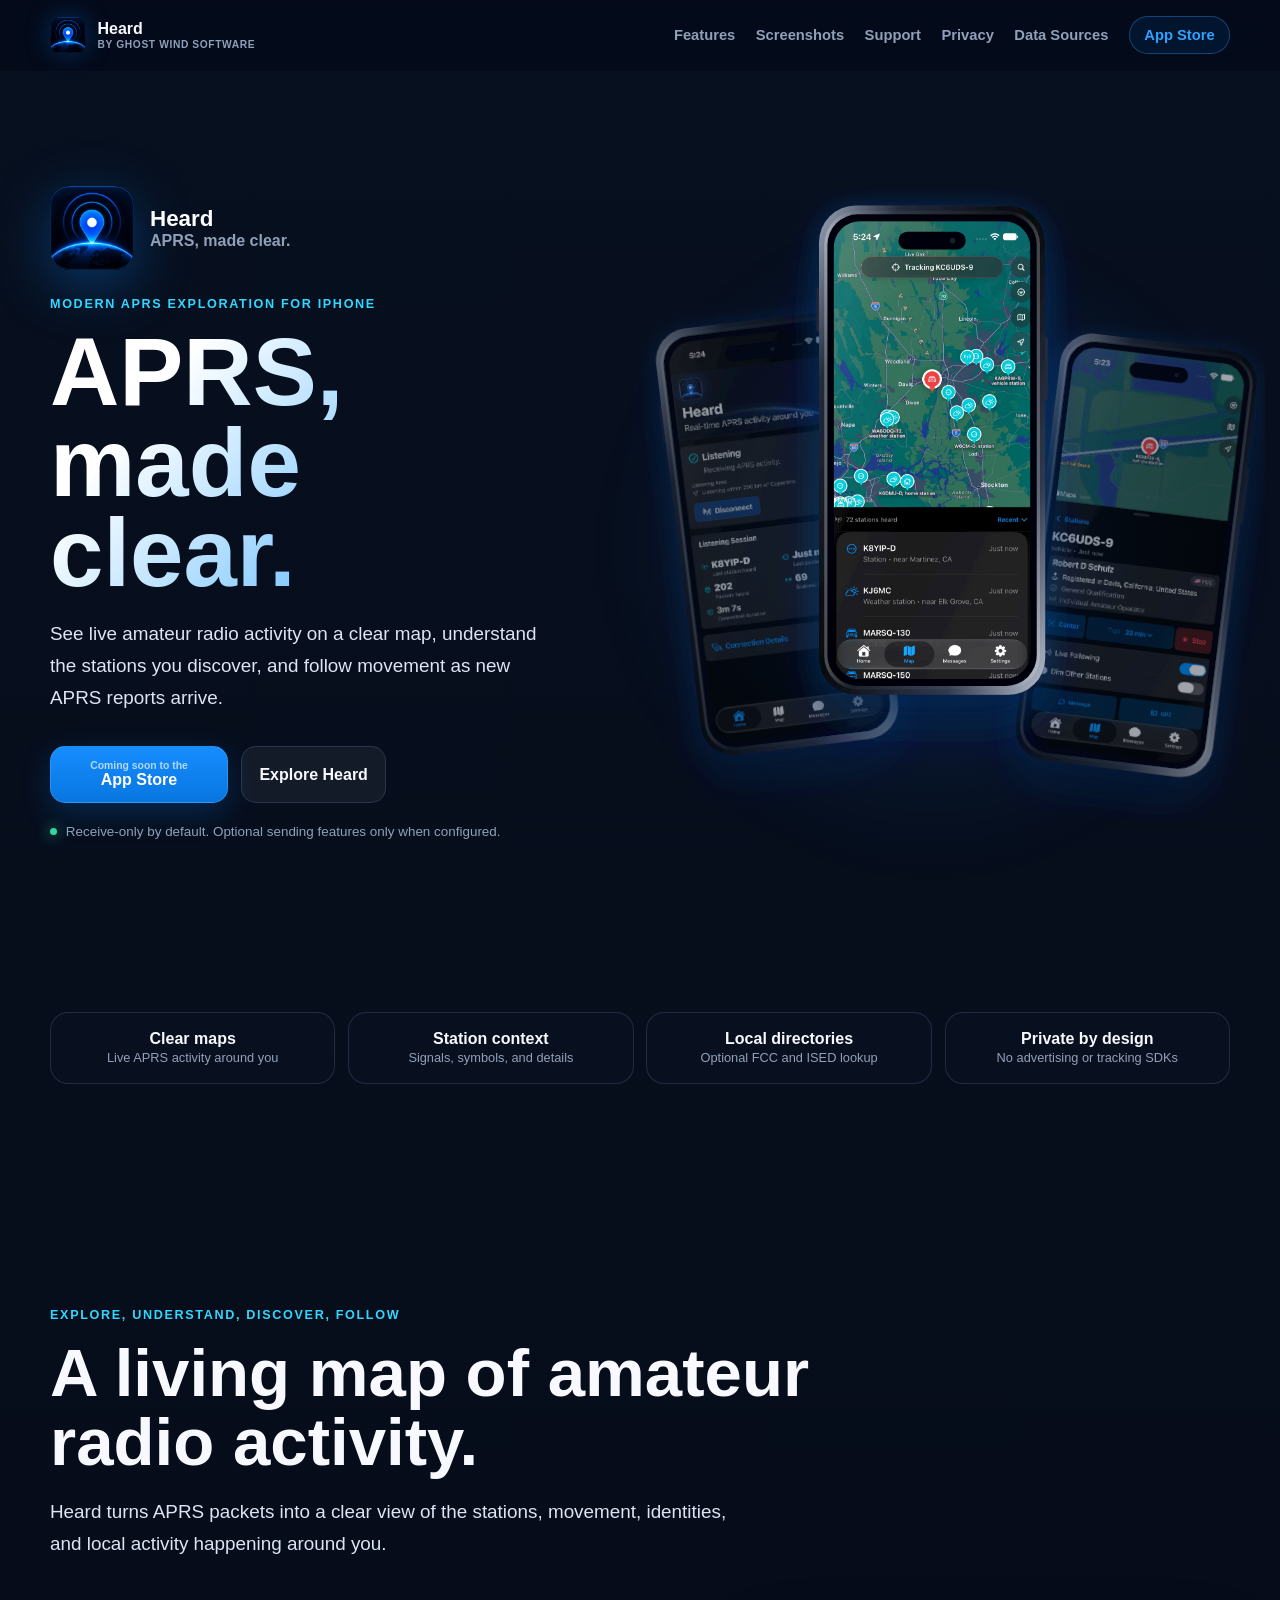
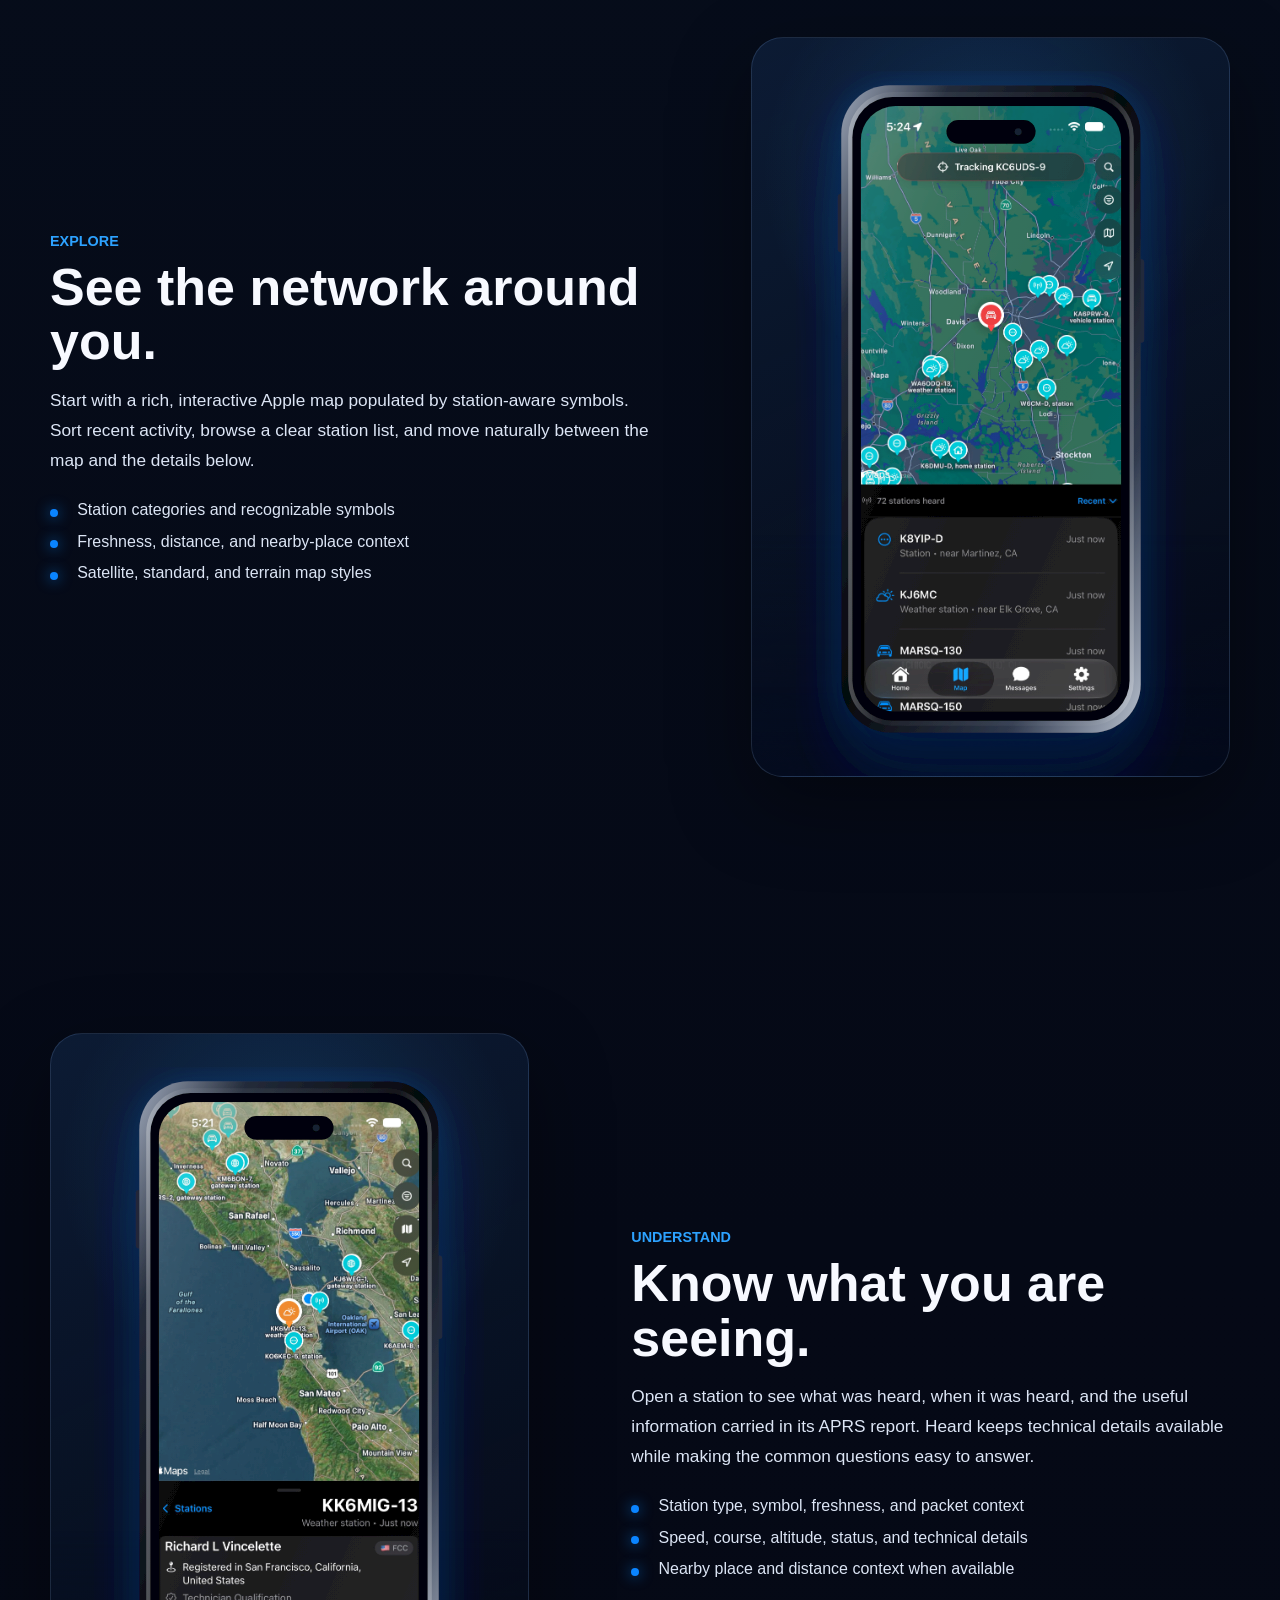
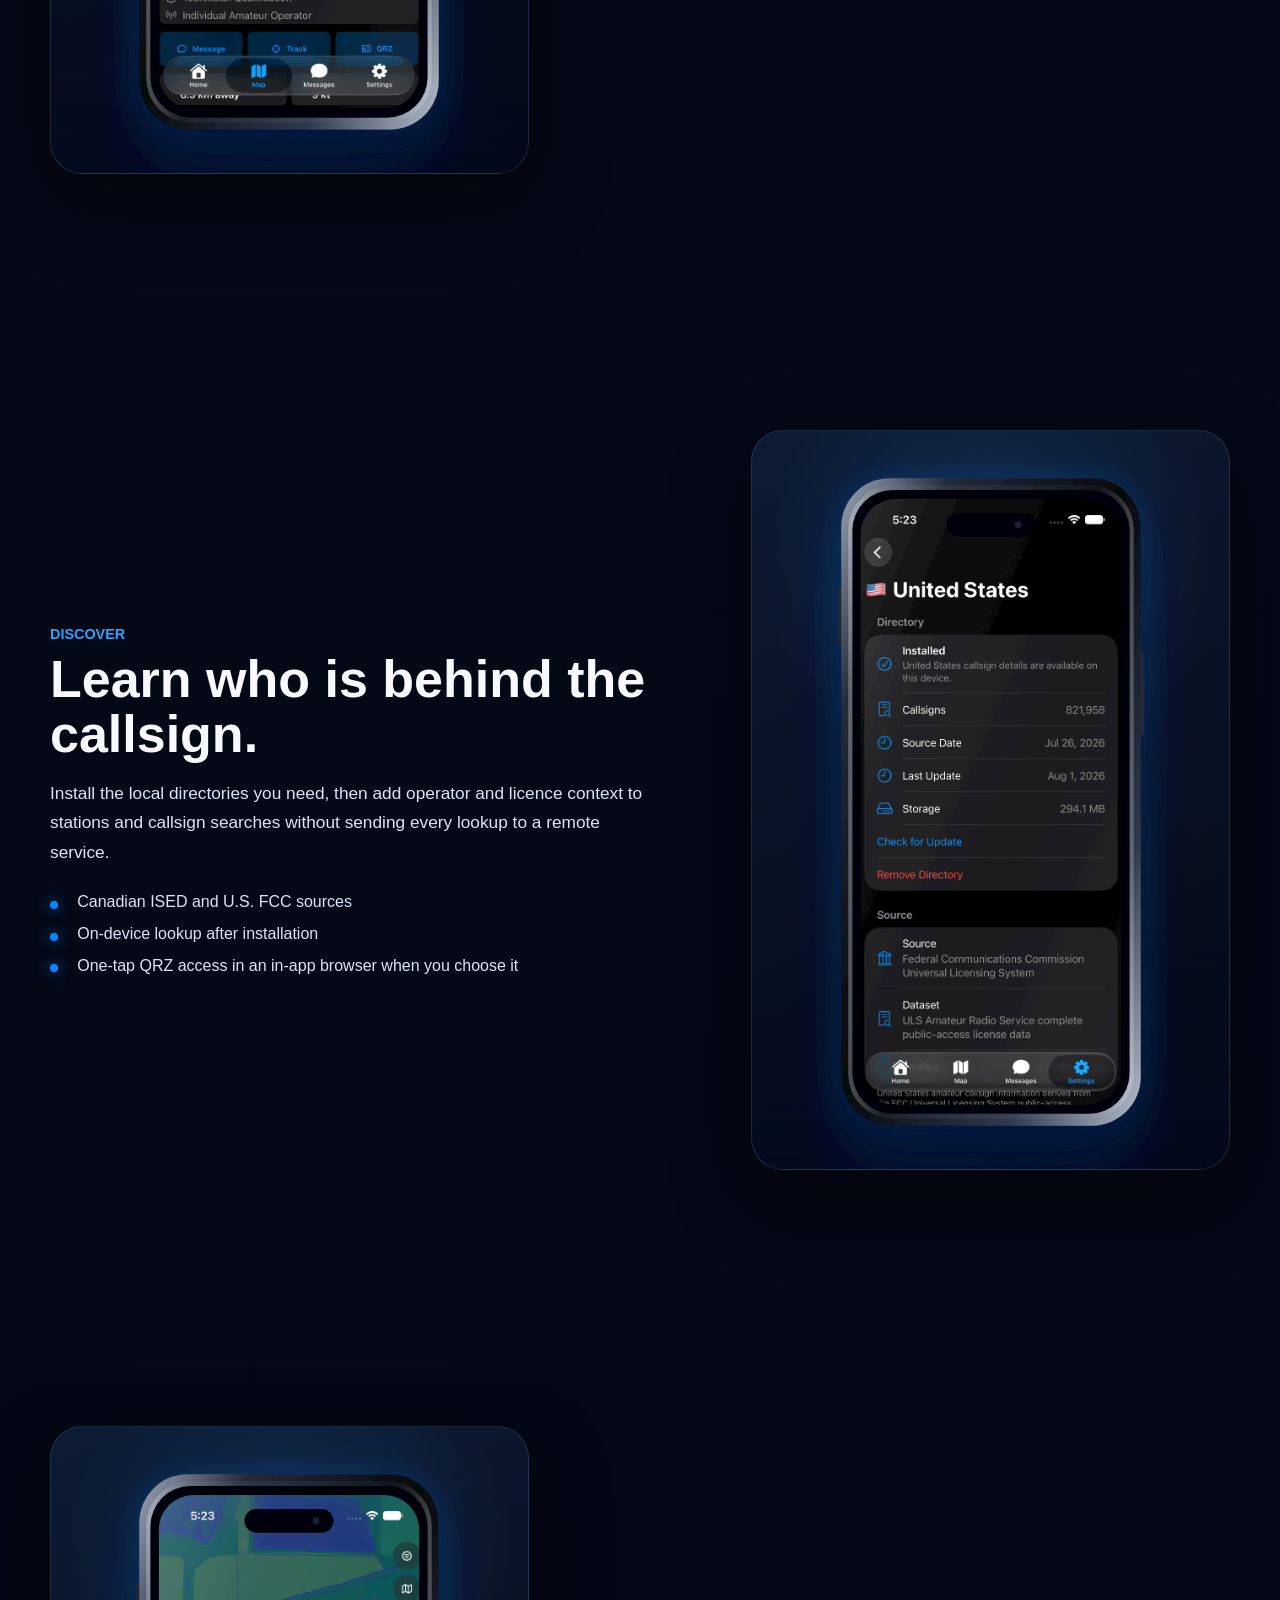
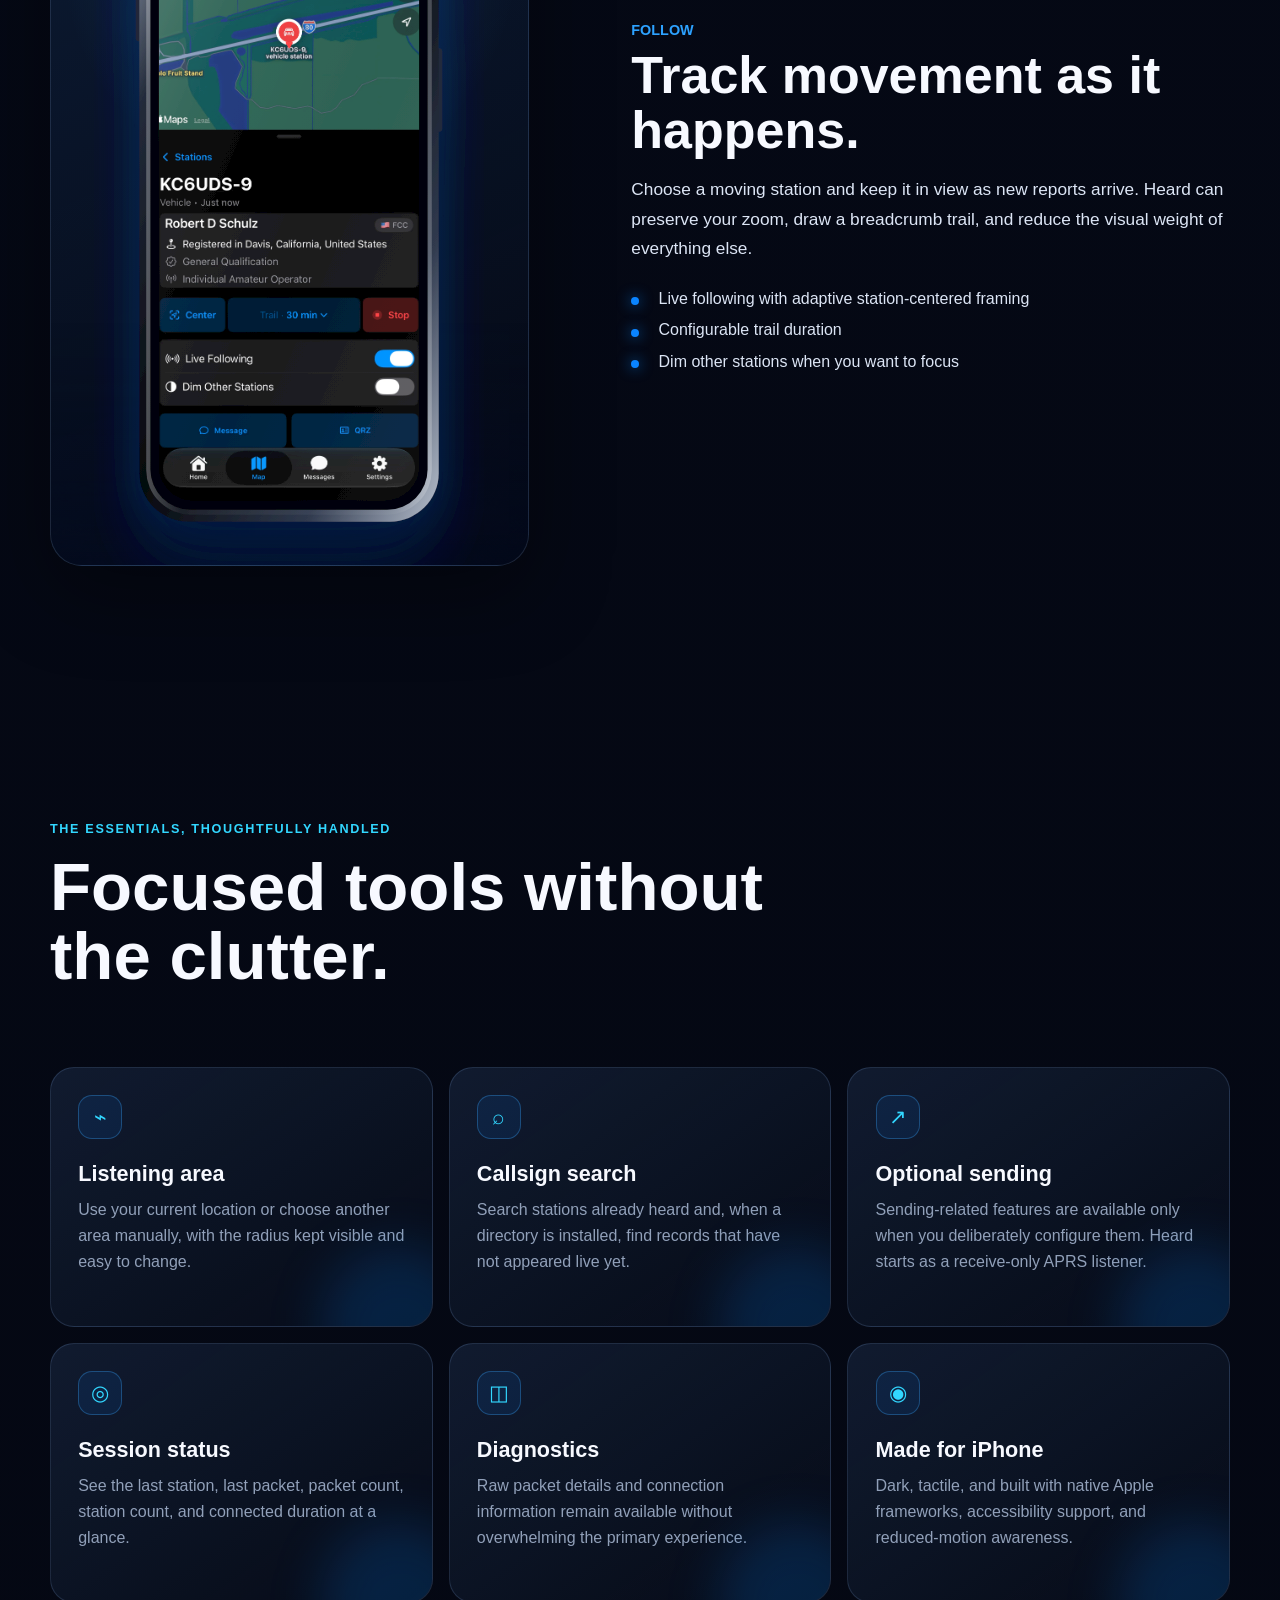
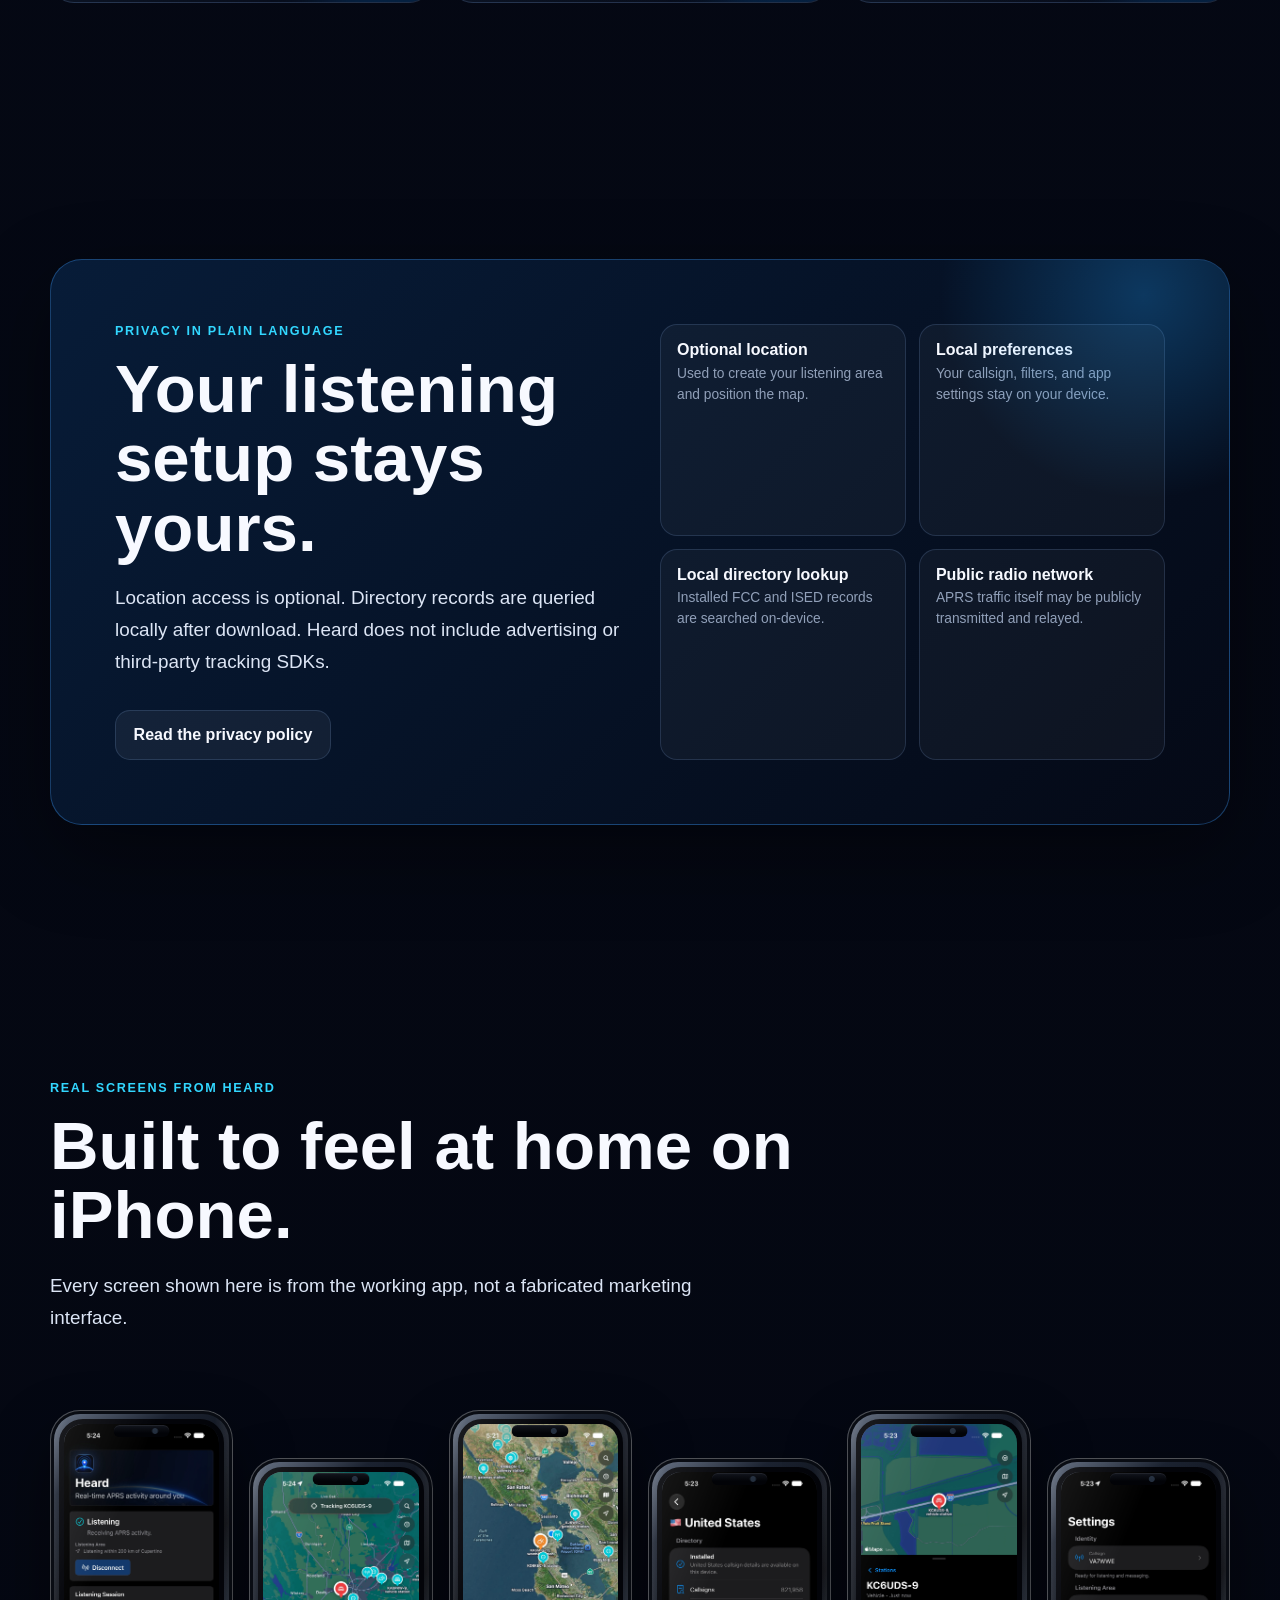
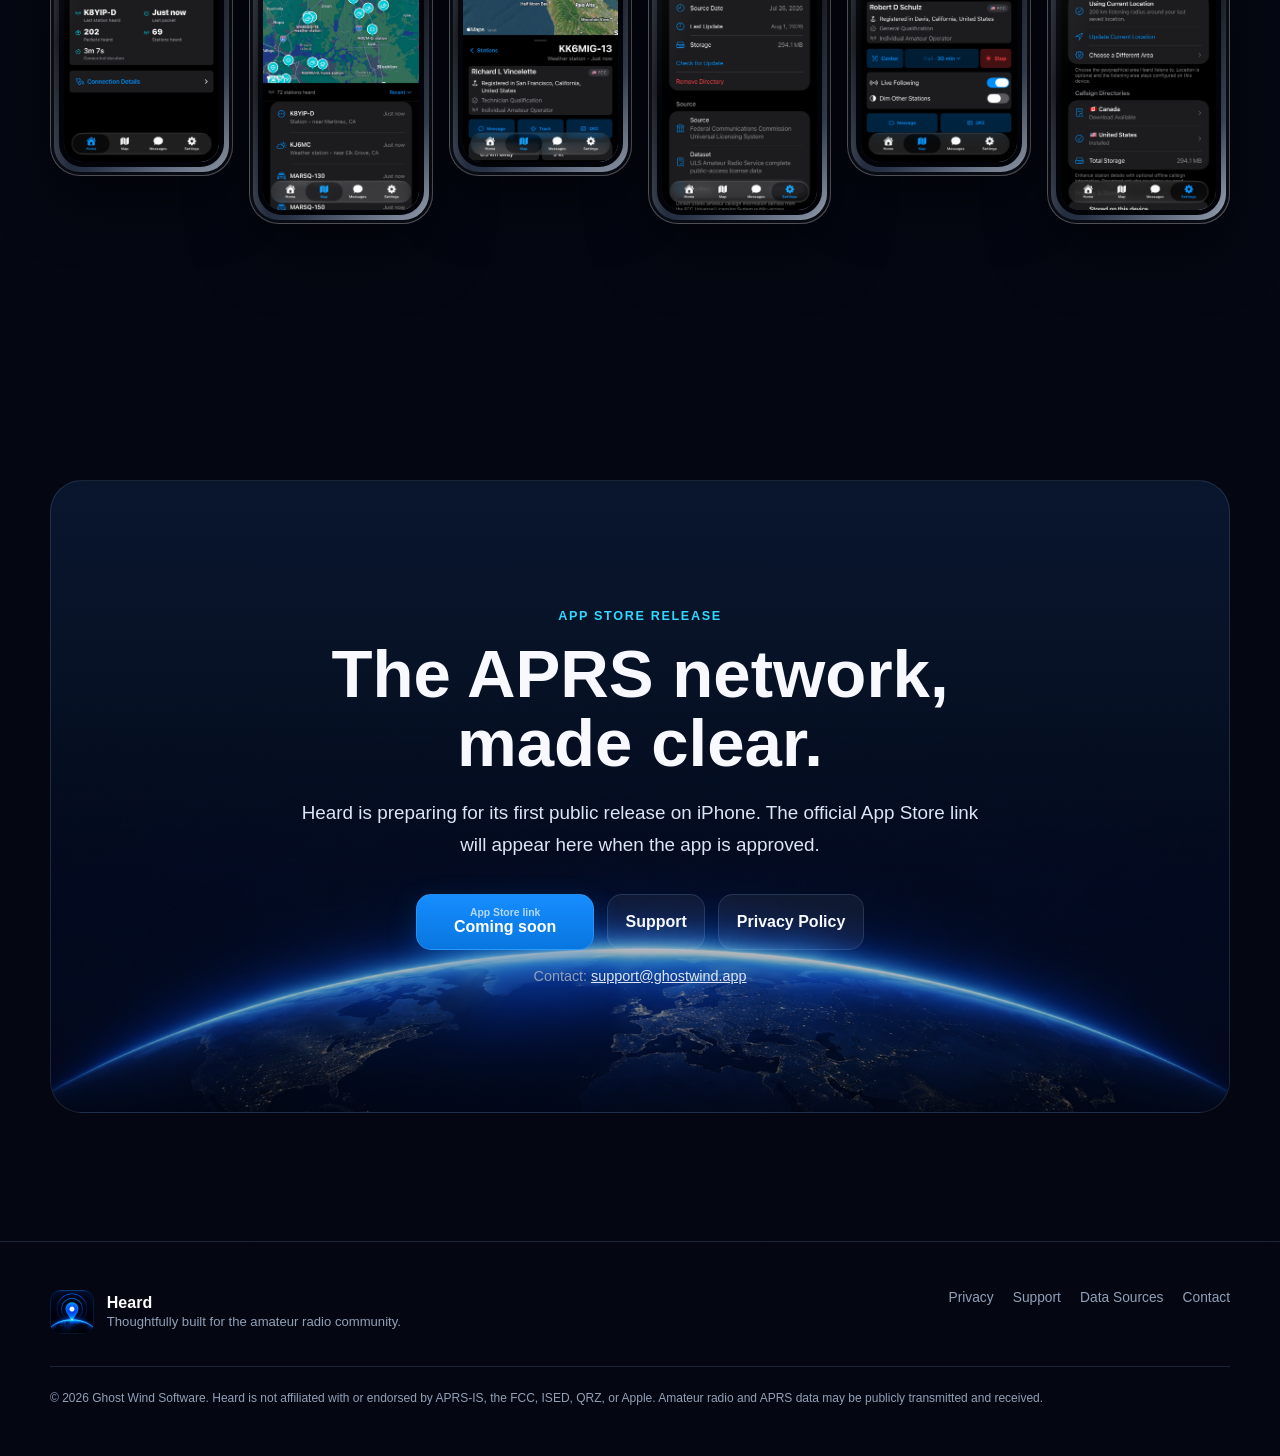
==== commit e03e2108: "web" ====
--- a/index.html
+++ b/index.html
@@ -4,13 +4,14 @@
   <script>document.documentElement.classList.add('js')</script>
   <meta charset="utf-8">
   <meta name="viewport" content="width=device-width, initial-scale=1, viewport-fit=cover">
-  <title>Heard — APRS, made clear.</title>
-  <meta name="description" content="Heard for iPhone makes APRS clear with live amateur radio maps, station tracking, callsign details, optional local FCC and ISED directories, and QRZ lookup.">
+  <title>Heard — APRS, made clear for iPhone</title>
+  <meta name="description" content="Heard is a modern iPhone app for exploring live APRS activity, understanding stations, following movement, and looking up callsigns with optional local FCC and ISED directories.">
+  <link rel="preload" as="image" href="./Assets/renders/hero-devices.svg" fetchpriority="high">
   <meta name="theme-color" content="#050916">
   <meta name="color-scheme" content="dark">
   <meta name="robots" content="index, follow">
   <meta property="og:title" content="Heard — APRS, made clear.">
-  <meta property="og:description" content="Live APRS maps, callsign details, station tracking, and optional local directories for iPhone.">
+  <meta property="og:description" content="Explore live APRS activity, understand stations, follow movement, and look up callsigns with optional local directories for iPhone.">
   <meta property="og:image" content="./Assets/og-heard.jpg">
   <meta property="og:type" content="website">
   <meta property="og:site_name" content="Heard">
@@ -20,7 +21,7 @@
   <link rel="manifest" href="./site.webmanifest">
   <link rel="stylesheet" href="./css/main.css">
   <script type="application/ld+json">
-    {"@context":"https://schema.org","@type":"SoftwareApplication","name":"Heard","applicationCategory":"UtilitiesApplication","operatingSystem":"iOS 17 or later","description":"Live APRS maps, callsign details, station tracking, and optional local FCC and ISED directories for iPhone.","author":{"@type":"Organization","name":"Ghost Wind Software"},"offers":{"@type":"Offer","availability":"https://schema.org/PreOrder","price":"0","priceCurrency":"USD"},"keywords":"APRS, amateur radio, APRS tracking, callsign lookup, APRS-IS"}
+    {"@context":"https://schema.org","@type":"SoftwareApplication","name":"Heard","applicationCategory":"UtilitiesApplication","operatingSystem":"iOS 17 or later","description":"A modern iPhone app for exploring live APRS activity, understanding stations, following movement, and looking up callsigns with optional local FCC and ISED directories.","author":{"@type":"Organization","name":"Ghost Wind Software"},"offers":{"@type":"Offer","availability":"https://schema.org/PreOrder","price":"0","priceCurrency":"USD"},"keywords":"APRS, amateur radio, APRS tracking, callsign lookup, APRS-IS"}
   </script>
 </head>
 <body>
@@ -44,11 +45,11 @@
     <div class="container hero-grid">
       <div class="hero-copy reveal">
         <div class="hero-brand"><img src="./Assets/icon-512.png" alt="Heard app icon" width="180" height="180"><div><strong>Heard</strong>APRS, made clear.</div></div>
-        <p class="eyebrow">Live APRS maps & tracking</p>
-        <h1 class="display gradient-text">Hear what’s happening.</h1>
-        <p class="section-lede">Explore live amateur radio activity, understand the stations around you, and follow movement as it unfolds in a focused, modern iPhone app.</p>
-        <div class="button-row"><a class="button primary app-store-placeholder" href="#download" aria-label="App Store launch information for Heard"><span><span class="tiny">Preparing for the</span>App Store</span></a><a class="button secondary" href="#features">Explore Heard</a></div>
-        <p class="hero-note">Receive-only listening by default. Optional APRS messaging when configured.</p>
+        <p class="eyebrow">Modern APRS exploration for iPhone</p>
+        <h1 class="display gradient-text">APRS, made clear.</h1>
+        <p class="section-lede">See live amateur radio activity on a clear map, understand the stations you discover, and follow movement as new APRS reports arrive.</p>
+        <div class="button-row"><a class="button primary app-store-placeholder" href="#download" aria-label="Heard App Store launch information"><span><span class="tiny">Coming soon to the</span>App Store</span></a><a class="button secondary" href="#features">Explore Heard</a></div>
+        <p class="hero-note">Receive-only by default. Optional sending features only when configured.</p>
       </div>
       <div class="phone-stage reveal" aria-label="Heard app screens">
         <div class="phone-glow"></div>
@@ -58,43 +59,43 @@
   </section>
 
   <section class="trust-strip" aria-label="Product highlights"><div class="container trust-grid reveal">
-    <div class="trust-item"><strong>Live APRS</strong><span>Real-time network activity</span></div>
-    <div class="trust-item"><strong>Offline details</strong><span>Optional local directories</span></div>
-    <div class="trust-item"><strong>Station tracking</strong><span>Movement and breadcrumb trails</span></div>
+    <div class="trust-item"><strong>Clear maps</strong><span>Live APRS activity around you</span></div>
+    <div class="trust-item"><strong>Station context</strong><span>Signals, symbols, and details</span></div>
+    <div class="trust-item"><strong>Local directories</strong><span>Optional FCC and ISED lookup</span></div>
     <div class="trust-item"><strong>Private by design</strong><span>No advertising or tracking SDKs</span></div>
   </div></section>
 
   <section class="section" id="features"><div class="container">
-    <div class="section-head reveal"><p class="eyebrow">Designed for discovery</p><h2 class="section-title">A living map of amateur radio activity.</h2><p class="section-lede">Heard turns APRS packets into a clear view of the stations, movement, and local activity happening around you.</p></div>
+    <div class="section-head reveal"><p class="eyebrow">Explore, understand, discover, follow</p><h2 class="section-title">A living map of amateur radio activity.</h2><p class="section-lede">Heard turns APRS packets into a clear view of the stations, movement, identities, and local activity happening around you.</p></div>
     <div class="feature-row">
       <div class="feature-copy reveal"><span class="kicker">EXPLORE</span><h3>See the network around you.</h3><p>Start with a rich, interactive Apple map populated by station-aware symbols. Sort recent activity, browse a clear station list, and move naturally between the map and the details below.</p><ul class="feature-list"><li>Station categories and recognizable symbols</li><li>Freshness, distance, and nearby-place context</li><li>Satellite, standard, and terrain map styles</li></ul></div>
-      <div class="device-card reveal"><img class="feature-device-render" src="./Assets/renders/map-live-device.svg" alt="Live APRS activity on the Heard map" width="560" height="1060" loading="lazy"></div>
+      <div class="device-card reveal"><img class="feature-device-render" src="./Assets/renders/map-live-device.svg" alt="Live APRS activity on the Heard map" width="560" height="1060" loading="lazy" decoding="async"></div>
     </div>
   </div></section>
 
   <section class="section"><div class="container"><div class="feature-row reverse">
-    <div class="device-card reveal"><img class="feature-device-render" src="./Assets/renders/station-detail-device.svg" alt="Station details enriched with a U.S. callsign directory record" width="560" height="1060" loading="lazy"></div>
-    <div class="feature-copy reveal"><span class="kicker">IDENTIFY</span><h3>Go beyond a callsign.</h3><p>Open a station to see what was heard, when it was heard, and the useful information carried in its APRS report. Optional offline directories can add operator and licence details without sending every lookup to a remote service.</p><ul class="feature-list"><li>Operator, club, city, region, and qualification when available</li><li>Speed, course, altitude, status, and technical details</li><li>One-tap QRZ access in an in-app browser</li></ul></div>
+    <div class="device-card reveal"><img class="feature-device-render" src="./Assets/renders/station-detail-device.svg" alt="Station details enriched with a U.S. callsign directory record" width="560" height="1060" loading="lazy" decoding="async"></div>
+    <div class="feature-copy reveal"><span class="kicker">UNDERSTAND</span><h3>Know what you are seeing.</h3><p>Open a station to see what was heard, when it was heard, and the useful information carried in its APRS report. Heard keeps technical details available while making the common questions easy to answer.</p><ul class="feature-list"><li>Station type, symbol, freshness, and packet context</li><li>Speed, course, altitude, status, and technical details</li><li>Nearby place and distance context when available</li></ul></div>
   </div></div></section>
 
   <section class="section"><div class="container"><div class="feature-row">
-    <div class="feature-copy reveal"><span class="kicker">FOLLOW</span><h3>Track movement as it happens.</h3><p>Choose a moving station and keep it in view as new reports arrive. Heard can preserve your zoom, draw a breadcrumb trail, and reduce the visual weight of everything else.</p><ul class="feature-list"><li>Live following with adaptive station-centered framing</li><li>Configurable trail duration</li><li>Dim other stations when you want to focus</li></ul></div>
-    <div class="device-card reveal"><img class="feature-device-render" src="./Assets/renders/tracking-device.svg" alt="Heard Track Station mode with live following and a 30-minute trail" width="560" height="1060" loading="lazy"></div>
+    <div class="feature-copy reveal"><span class="kicker">DISCOVER</span><h3>Learn who is behind the callsign.</h3><p>Install the local directories you need, then add operator and licence context to stations and callsign searches without sending every lookup to a remote service.</p><ul class="feature-list"><li>Canadian ISED and U.S. FCC sources</li><li>On-device lookup after installation</li><li>One-tap QRZ access in an in-app browser when you choose it</li></ul></div>
+    <div class="device-card reveal"><img class="feature-device-render" src="./Assets/renders/directory-device.svg" alt="Heard callsign directory details" width="560" height="1060" loading="lazy" decoding="async"></div>
   </div></div></section>
 
   <section class="section"><div class="container"><div class="feature-row reverse">
-    <div class="device-card reveal"><img class="feature-device-render" src="./Assets/renders/directory-device.svg" alt="Heard United States callsign directory details" width="560" height="1060" loading="lazy"></div>
-    <div class="feature-copy reveal"><span class="kicker">ENRICH</span><h3>Optional directories, stored on your device.</h3><p>Download the countries you need, then use local lookup to add context to stations and callsigns. Heard keeps each provider independent, clearly identifies the source, and lets you check for updates or remove a directory at any time.</p><ul class="feature-list"><li>Canadian ISED and U.S. FCC sources</li><li>On-device lookup after installation</li><li>Clear record counts, source dates, and storage use</li></ul></div>
+    <div class="device-card reveal"><img class="feature-device-render" src="./Assets/renders/tracking-device.svg" alt="Heard Track Station mode with live following and a 30-minute trail" width="560" height="1060" loading="lazy" decoding="async"></div>
+    <div class="feature-copy reveal"><span class="kicker">FOLLOW</span><h3>Track movement as it happens.</h3><p>Choose a moving station and keep it in view as new reports arrive. Heard can preserve your zoom, draw a breadcrumb trail, and reduce the visual weight of everything else.</p><ul class="feature-list"><li>Live following with adaptive station-centered framing</li><li>Configurable trail duration</li><li>Dim other stations when you want to focus</li></ul></div>
   </div></div></section>
 
   <section class="section"><div class="container">
     <div class="section-head reveal"><p class="eyebrow">The essentials, thoughtfully handled</p><h2 class="section-title">Focused tools without the clutter.</h2></div>
     <div class="feature-cards">
-      <article class="feature-card reveal"><div class="feature-icon" aria-hidden="true">⌁</div><h3>Nearby listening area</h3><p>Use your current location or choose another area, with the listening radius kept visible and easy to change.</p></article>
+      <article class="feature-card reveal"><div class="feature-icon" aria-hidden="true">⌁</div><h3>Listening area</h3><p>Use your current location or choose another area manually, with the radius kept visible and easy to change.</p></article>
       <article class="feature-card reveal"><div class="feature-icon" aria-hidden="true">⌕</div><h3>Callsign search</h3><p>Search stations already heard and, when a directory is installed, find records that have not appeared live yet.</p></article>
-      <article class="feature-card reveal"><div class="feature-icon" aria-hidden="true">↗</div><h3>APRS messaging</h3><p>A focused Messages tab is available when you choose to configure sending. Heard remains receive-only by default.</p></article>
-      <article class="feature-card reveal"><div class="feature-icon" aria-hidden="true">◎</div><h3>Session awareness</h3><p>See the last station, last packet, packet count, station count, and connected duration at a glance.</p></article>
-      <article class="feature-card reveal"><div class="feature-icon" aria-hidden="true">◫</div><h3>Technical depth</h3><p>Raw packet details and connection diagnostics remain available without overwhelming the primary experience.</p></article>
+      <article class="feature-card reveal"><div class="feature-icon" aria-hidden="true">↗</div><h3>Optional sending</h3><p>Sending-related features are available only when you deliberately configure them. Heard starts as a receive-only APRS listener.</p></article>
+      <article class="feature-card reveal"><div class="feature-icon" aria-hidden="true">◎</div><h3>Session status</h3><p>See the last station, last packet, packet count, station count, and connected duration at a glance.</p></article>
+      <article class="feature-card reveal"><div class="feature-icon" aria-hidden="true">◫</div><h3>Diagnostics</h3><p>Raw packet details and connection information remain available without overwhelming the primary experience.</p></article>
       <article class="feature-card reveal"><div class="feature-icon" aria-hidden="true">◉</div><h3>Made for iPhone</h3><p>Dark, tactile, and built with native Apple frameworks, accessibility support, and reduced-motion awareness.</p></article>
     </div>
   </div></section>
@@ -107,19 +108,20 @@
   <section class="section" id="screenshots"><div class="container">
     <div class="section-head reveal"><p class="eyebrow">Real screens from Heard</p><h2 class="section-title">Built to feel at home on iPhone.</h2><p class="section-lede">Every screen shown here is from the working app, not a fabricated marketing interface.</p></div>
     <div class="gallery reveal">
-      <button type="button" data-full="./Assets/screenshots/home.webp" aria-label="Enlarge listening dashboard screenshot"><img src="./Assets/screenshots/home.webp" alt="Listening dashboard" width="1320" height="2868" loading="lazy"></button>
-      <button type="button" data-full="./Assets/screenshots/map-live.webp" aria-label="Enlarge live map screenshot"><img src="./Assets/screenshots/map-live.webp" alt="Live map and station list" width="1320" height="2868" loading="lazy"></button>
-      <button type="button" data-full="./Assets/screenshots/station-detail.webp" aria-label="Enlarge station detail screenshot"><img src="./Assets/screenshots/station-detail.webp" alt="Station detail and operator information" width="1320" height="2868" loading="lazy"></button>
-      <button type="button" data-full="./Assets/screenshots/tracking.webp" aria-label="Enlarge tracking screenshot"><img src="./Assets/screenshots/tracking.webp" alt="Station tracking controls" width="1320" height="2868" loading="lazy"></button>
-      <button type="button" data-full="./Assets/screenshots/settings.webp" aria-label="Enlarge settings screenshot"><img src="./Assets/screenshots/settings.webp" alt="Heard settings" width="1320" height="2868" loading="lazy"></button>
+      <button type="button" data-full="./Assets/screenshots/home.webp" aria-label="Enlarge listening dashboard screenshot"><img src="./Assets/screenshots/home.webp" alt="Listening dashboard" width="1320" height="2868" loading="lazy" decoding="async"></button>
+      <button type="button" data-full="./Assets/screenshots/map-live.webp" aria-label="Enlarge live map screenshot"><img src="./Assets/screenshots/map-live.webp" alt="Live map and station list" width="1320" height="2868" loading="lazy" decoding="async"></button>
+      <button type="button" data-full="./Assets/screenshots/station-detail.webp" aria-label="Enlarge station detail screenshot"><img src="./Assets/screenshots/station-detail.webp" alt="Station detail and operator information" width="1320" height="2868" loading="lazy" decoding="async"></button>
+      <button type="button" data-full="./Assets/screenshots/directory.webp" aria-label="Enlarge callsign directory screenshot"><img src="./Assets/screenshots/directory.webp" alt="Callsign directory lookup" width="1320" height="2868" loading="lazy" decoding="async"></button>
+      <button type="button" data-full="./Assets/screenshots/tracking.webp" aria-label="Enlarge tracking screenshot"><img src="./Assets/screenshots/tracking.webp" alt="Station tracking controls" width="1320" height="2868" loading="lazy" decoding="async"></button>
+      <button type="button" data-full="./Assets/screenshots/settings.webp" aria-label="Enlarge settings screenshot"><img src="./Assets/screenshots/settings.webp" alt="Heard settings" width="1320" height="2868" loading="lazy" decoding="async"></button>
     </div>
   </div></section>
 
   <section class="section" id="download"><div class="container"><div class="cta reveal">
     <p class="eyebrow">App Store release</p>
     <h2 class="section-title">The APRS network, made clear.</h2>
-    <p class="section-lede">Heard is preparing for its first public release on iPhone. This area is ready for the official App Store badge and final product link once the app is approved.</p>
-    <div class="button-row"><a class="button primary app-store-placeholder" href="mailto:support@ghostwind.app?subject=Heard%20launch%20updates" aria-label="Ask Ghost Wind Software about Heard launch updates"><span><span class="tiny">Replace with official</span>App Store link</span></a><a class="button secondary" href="./support/">Support URL</a><a class="button secondary" href="./privacy/">Privacy Policy URL</a></div>
+    <p class="section-lede">Heard is preparing for its first public release on iPhone. The official App Store link will appear here when the app is approved.</p>
+    <div class="button-row"><a class="button primary app-store-placeholder" href="mailto:support@ghostwind.app?subject=Heard%20launch%20updates" aria-label="Ask Ghost Wind Software about Heard launch updates"><span><span class="tiny">App Store link</span>Coming soon</span></a><a class="button secondary" href="./support/">Support</a><a class="button secondary" href="./privacy/">Privacy Policy</a></div>
     <p class="cta-note">Contact: <a href="mailto:support@ghostwind.app">support@ghostwind.app</a></p>
   </div></div></section>
 </main>
--- a/css/main.css
+++ b/css/main.css
@@ -72,7 +72,7 @@
   width: min(var(--max), calc(100% - 2rem)); min-height: 70px; margin: auto;
   display: flex; align-items: center; justify-content: space-between; gap: 1rem;
 }
-.brand { display: inline-flex; align-items: center; gap: .72rem; text-decoration: none; font-weight: 750; letter-spacing: -.02em; }
+.brand { display: inline-flex; align-items: center; gap: .72rem; text-decoration: none; font-weight: 750; letter-spacing: 0; }
 .brand img { width: 36px; height: 36px; border-radius: 9px; box-shadow: 0 0 26px rgba(10,132,255,.28); }
 .brand small { display: block; margin-top: .08rem; color: var(--muted); font-size: .64rem; font-weight: 600; letter-spacing: .06em; text-transform: uppercase; }
 .nav-links { display: flex; align-items: center; gap: clamp(.85rem, 1.6vw, 1.4rem); }
@@ -84,10 +84,10 @@
 .container { width: min(var(--max), calc(100% - 2rem)); margin-inline: auto; }
 .narrow { width: min(820px, calc(100% - 2rem)); margin-inline: auto; }
 .eyebrow { margin: 0 0 1rem; color: var(--cyan); font-size: .79rem; font-weight: 760; letter-spacing: .13em; text-transform: uppercase; }
-.display { margin: 0; font-size: clamp(3rem, 8vw, 6.8rem); line-height: .92; letter-spacing: -.07em; }
+.display { margin: 0; font-size: 6rem; line-height: .94; letter-spacing: 0; }
 .gradient-text { background: linear-gradient(130deg, #fff 22%, #77c5ff 68%, #28ddff); background-clip: text; -webkit-background-clip: text; color: transparent; }
-.section-title { margin: 0; max-width: 800px; font-size: clamp(2.25rem, 5vw, 4.7rem); line-height: 1; letter-spacing: -.055em; }
-.section-lede { margin: 1.25rem 0 0; max-width: 690px; color: var(--text); font-size: clamp(1.05rem, 2vw, 1.3rem); line-height: 1.7; }
+.section-title { margin: 0; max-width: 800px; font-size: 4.2rem; line-height: 1.03; letter-spacing: 0; }
+.section-lede { margin: 1.25rem 0 0; max-width: 690px; color: var(--text); font-size: 1.18rem; line-height: 1.7; }
 .muted { color: var(--muted); }
 .kicker { color: var(--blue-bright); font-size: .9rem; font-weight: 720; }
 
@@ -114,7 +114,7 @@
 .hero-brand { display: inline-flex; align-items: center; gap: 1rem; margin-bottom: 1.7rem; }
 .hero-brand img { width: 84px; border-radius: 20px; box-shadow: 0 15px 55px rgba(10,132,255,.34); }
 .hero-brand div { color: var(--muted); font-weight: 650; }
-.hero-brand strong { display: block; color: white; font-size: 1.4rem; letter-spacing: -.03em; }
+.hero-brand strong { display: block; color: white; font-size: 1.4rem; letter-spacing: 0; }
 .hero-copy .section-lede { max-width: 600px; }
 .hero-note { display: flex; align-items: center; gap: .55rem; margin-top: 1.3rem; color: var(--muted); font-size: .84rem; }
 .hero-note::before { content: ""; width: 7px; height: 7px; border-radius: 50%; background: var(--success); box-shadow: 0 0 14px var(--success); }
@@ -201,7 +201,7 @@
 .feature-row { display: grid; grid-template-columns: minmax(0, 1fr) minmax(360px, .8fr); gap: clamp(3rem, 8vw, 7rem); align-items: center; }
 .feature-row.reverse { grid-template-columns: minmax(360px, .8fr) minmax(0, 1fr); }
 .feature-row.reverse .feature-copy { order: 2; }
-.feature-copy h3 { margin: .6rem 0 1rem; font-size: clamp(2rem, 4vw, 3.7rem); line-height: 1.02; letter-spacing: -.05em; }
+.feature-copy h3 { margin: .6rem 0 1rem; font-size: 3.25rem; line-height: 1.05; letter-spacing: 0; }
 .feature-copy p { color: var(--text); font-size: 1.08rem; line-height: 1.72; }
 .feature-list { list-style: none; padding: 0; margin: 1.6rem 0 0; display: grid; gap: .85rem; }
 .feature-list li { position: relative; padding-left: 1.7rem; color: var(--text); }
@@ -258,7 +258,7 @@
 .feature-card { position: relative; min-height: 260px; padding: 1.7rem; border: 1px solid var(--line); border-radius: 24px; background: linear-gradient(145deg, rgba(18,29,50,.92), rgba(7,12,24,.75)); overflow: hidden; }
 .feature-card::after { content: ""; position: absolute; inset: auto -3rem -5rem auto; width: 10rem; height: 10rem; border-radius: 50%; background: rgba(10,132,255,.18); filter: blur(25px); }
 .feature-icon { display: inline-grid; place-items: center; width: 44px; height: 44px; border: 1px solid rgba(56,167,255,.32); border-radius: 14px; background: rgba(10,132,255,.1); color: var(--cyan); font-size: 1.3rem; }
-.feature-card h3 { margin: 1.35rem 0 .6rem; font-size: 1.35rem; letter-spacing: -.03em; }
+.feature-card h3 { margin: 1.35rem 0 .6rem; font-size: 1.35rem; letter-spacing: 0; }
 .feature-card p { margin: 0; color: var(--muted); line-height: 1.65; }
 
 .privacy-panel { position: relative; display: grid; grid-template-columns: 1fr 1fr; gap: 2.5rem; padding: clamp(2rem, 5vw, 4.5rem); border: 1px solid var(--line-strong); border-radius: var(--radius-lg); background: linear-gradient(135deg, rgba(8,31,61,.9), rgba(5,10,23,.9)); overflow: hidden; box-shadow: var(--shadow); }
@@ -268,7 +268,7 @@
 .privacy-point strong { display: block; margin-bottom: .3rem; }
 .privacy-point span { color: var(--muted); font-size: .86rem; line-height: 1.5; }
 
-.gallery { display: grid; grid-template-columns: repeat(5, 1fr); gap: 1rem; align-items: start; }
+.gallery { display: grid; grid-template-columns: repeat(6, 1fr); gap: 1rem; align-items: start; }
 .gallery button {
   --device-radius: 30px;
   --screen-radius: 24px;
@@ -350,13 +350,13 @@
 
 /* Information pages */
 .page-hero { padding: clamp(5rem, 10vw, 8rem) 0 3rem; }
-.page-hero h1 { margin: 0; font-size: clamp(3rem, 8vw, 5.8rem); letter-spacing: -.065em; line-height: .96; }
+.page-hero h1 { margin: 0; font-size: 5rem; letter-spacing: 0; line-height: 1; }
 .page-hero p { max-width: 700px; color: var(--text); font-size: 1.15rem; line-height: 1.7; }
 .page-meta { display: inline-flex; margin-top: 1rem; padding: .55rem .75rem; border: 1px solid var(--line); border-radius: 999px; color: var(--muted); font-size: .78rem; }
 .error-icon { border-radius: 20px; box-shadow: 0 15px 55px rgba(10,132,255,.34); }
 .prose { padding: 1rem 0 7rem; }
 .prose-card { padding: clamp(1.4rem, 4vw, 3rem); border: 1px solid var(--line); border-radius: 26px; background: rgba(13,20,36,.75); }
-.prose h2 { margin: 2.8rem 0 .8rem; font-size: 1.65rem; letter-spacing: -.035em; }
+.prose h2 { margin: 2.8rem 0 .8rem; font-size: 1.65rem; letter-spacing: 0; }
 .prose h2:first-child { margin-top: 0; }
 .prose h3 { margin: 1.7rem 0 .55rem; font-size: 1.1rem; }
 .prose p, .prose li { color: var(--text); line-height: 1.75; overflow-wrap: anywhere; }
@@ -387,6 +387,10 @@
   .hero-copy .section-lede { margin-inline: auto; }
   .hero-copy .button-row { justify-content: center; }
   .phone-stage { width: min(760px, 100%); margin: auto; }
+  .display { font-size: 5.2rem; }
+  .section-title { font-size: 3.7rem; }
+  .feature-copy h3 { font-size: 3rem; }
+  .page-hero h1 { font-size: 4.5rem; }
   .trust-grid { grid-template-columns: repeat(2, 1fr); }
   .feature-row, .feature-row.reverse { grid-template-columns: 1fr; }
   .feature-row.reverse .feature-copy { order: initial; }
@@ -406,7 +410,10 @@
   .hero::after { background-image: url('../Assets/heard-horizon-mobile.png'); width: 900px; height: 760px; bottom: -300px; opacity: .75; }
   .hero-brand { display: grid; justify-items: center; }
   .hero-brand img { width: 74px; }
-  .display { font-size: clamp(3.35rem, 17vw, 5rem); }
+  .display { font-size: 4.6rem; }
+  .section-title { font-size: 3.25rem; }
+  .feature-copy h3 { font-size: 2.6rem; }
+  .page-hero h1 { font-size: 4rem; }
   .phone-stage { min-height: 575px; overflow: hidden; }
   .hero-device-render { width: min(720px, 122%); margin-top: -1rem; }
   .phone, .device-card .phone-single { --device-radius: 42px; --screen-radius: 34px; --frame-width: 6px; --bezel-width: 7px; }
@@ -430,6 +437,11 @@
   .button-row { width: 100%; }
   .button { width: 100%; }
   .hero-brand div { text-align: center; }
+  .display { font-size: 3.35rem; }
+  .section-title { font-size: 2.45rem; }
+  .section-lede { font-size: 1.06rem; }
+  .feature-copy h3 { font-size: 2.15rem; }
+  .page-hero h1 { font-size: 3.05rem; }
   .phone-stage { min-height: 460px; }
   .hero-device-render { width: min(620px, 138%); margin-top: .5rem; }
   .phone, .device-card .phone-single { --device-radius: 36px; --screen-radius: 29px; --frame-width: 5px; --bezel-width: 6px; }
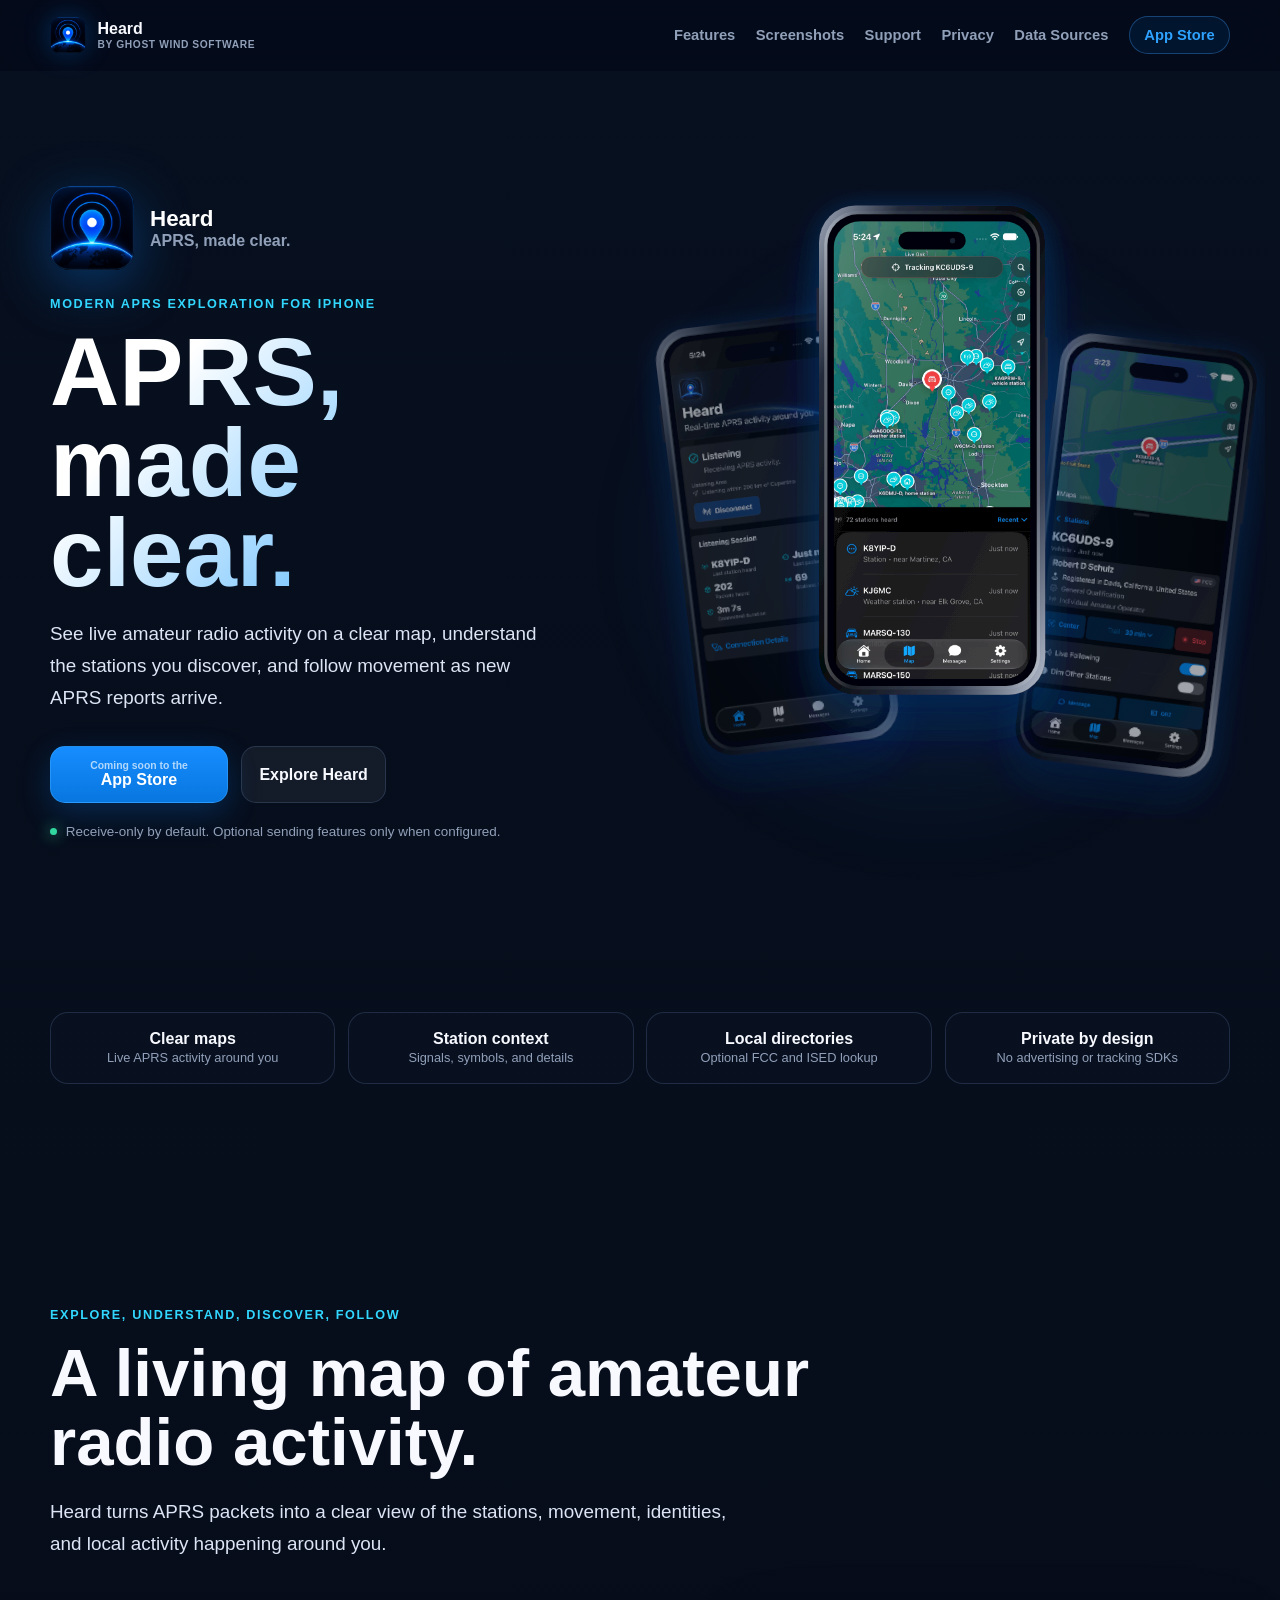
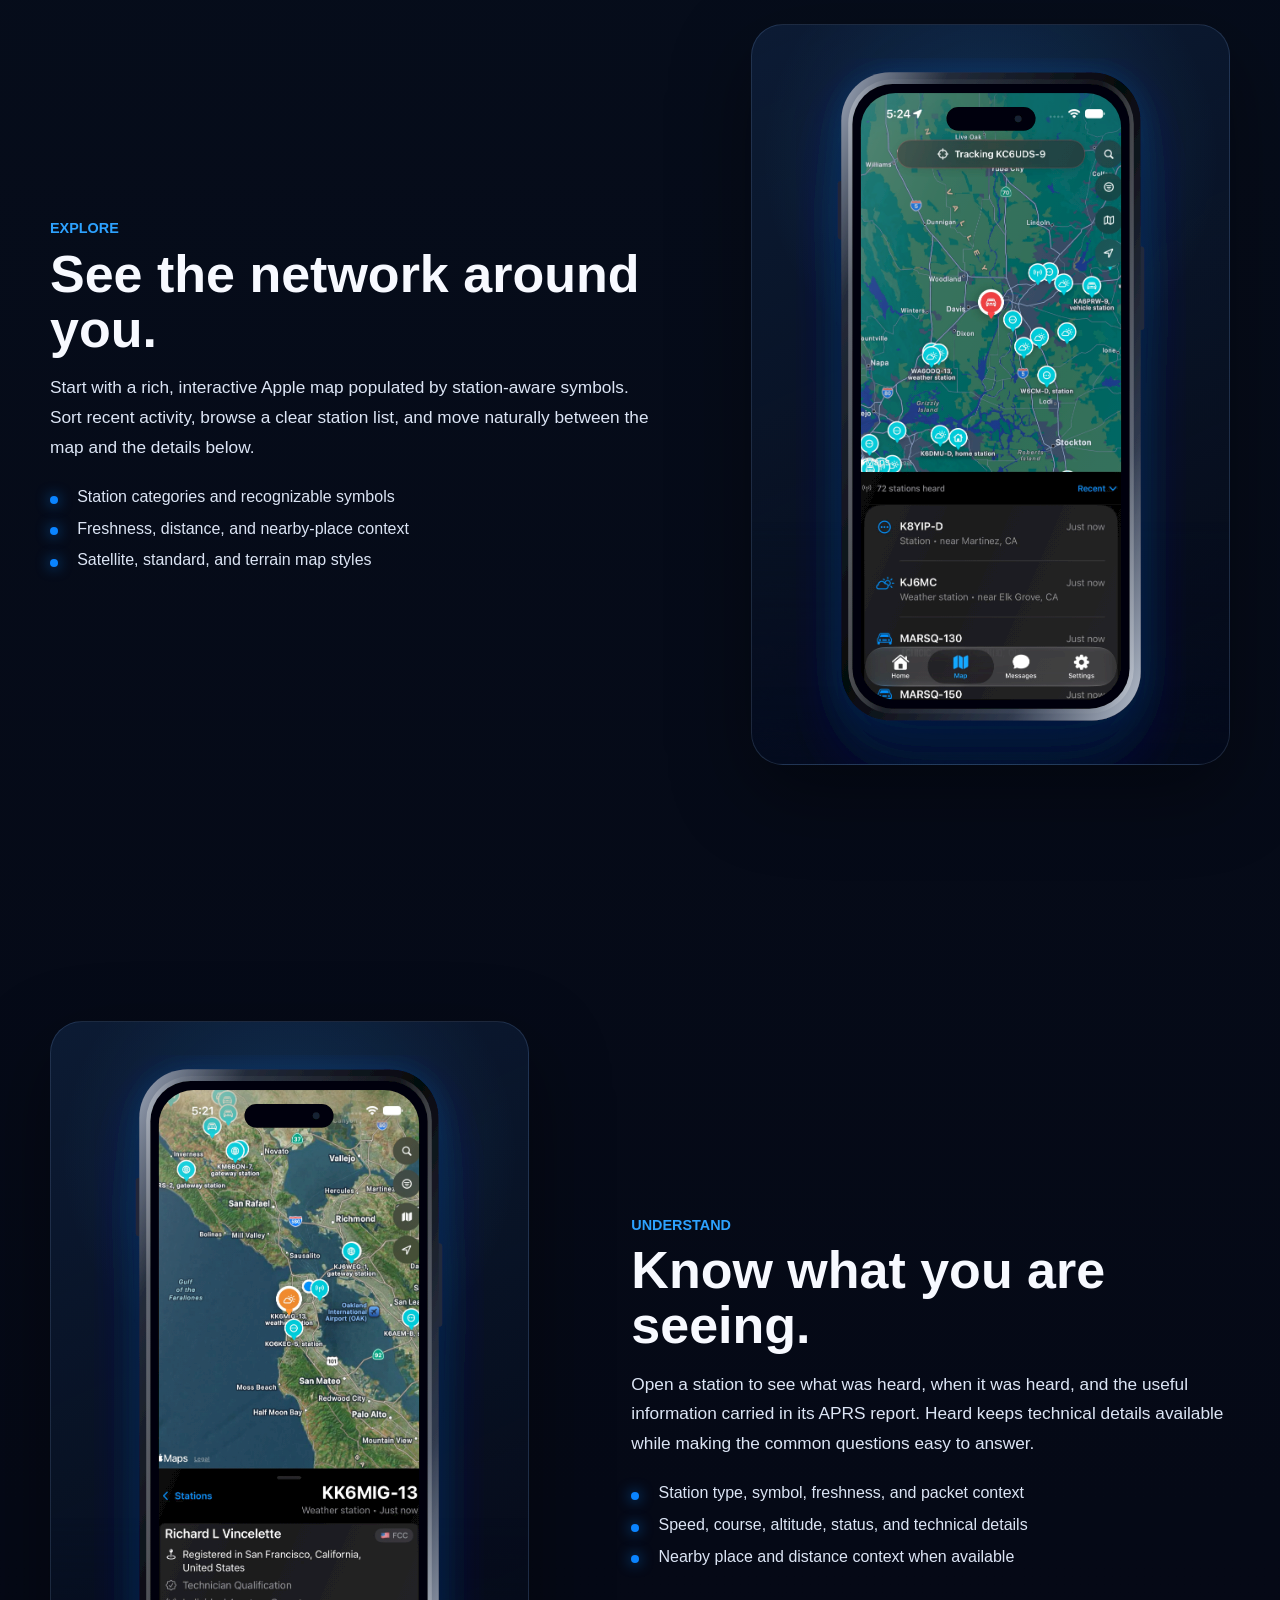
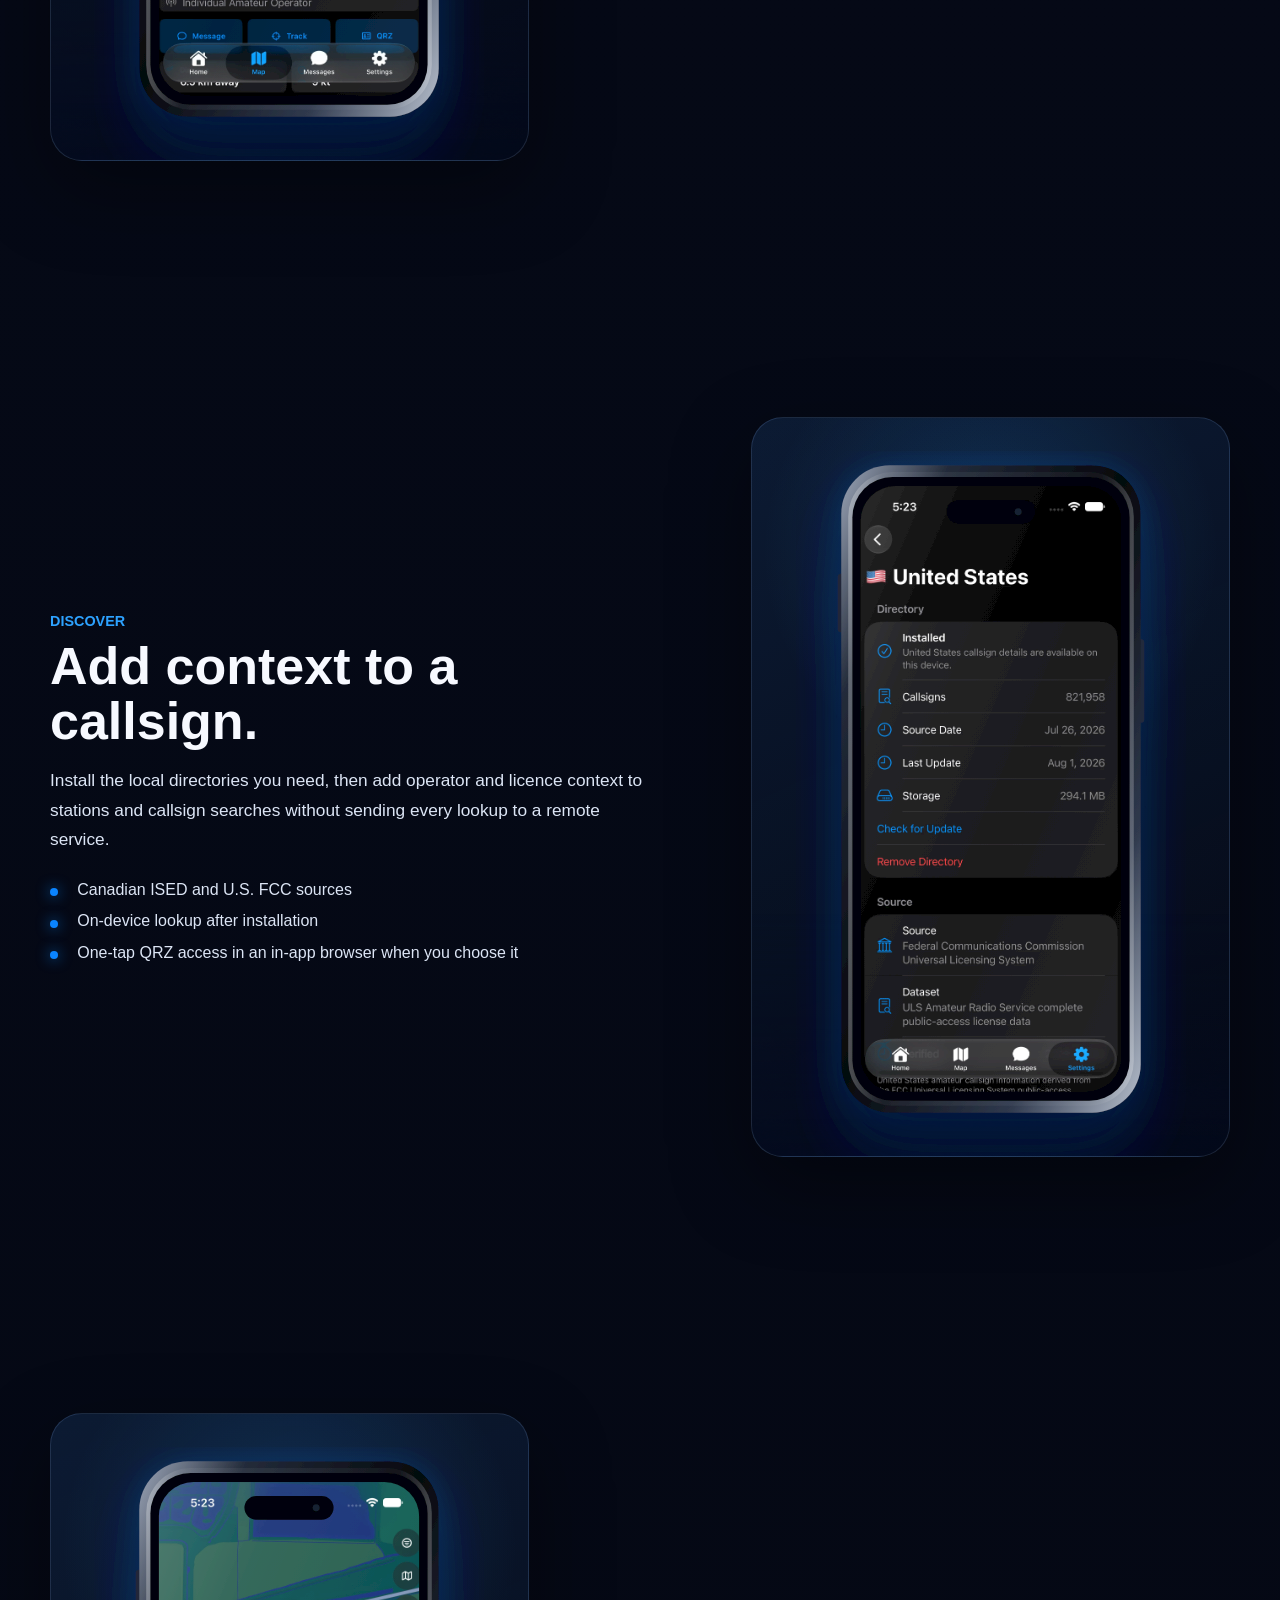
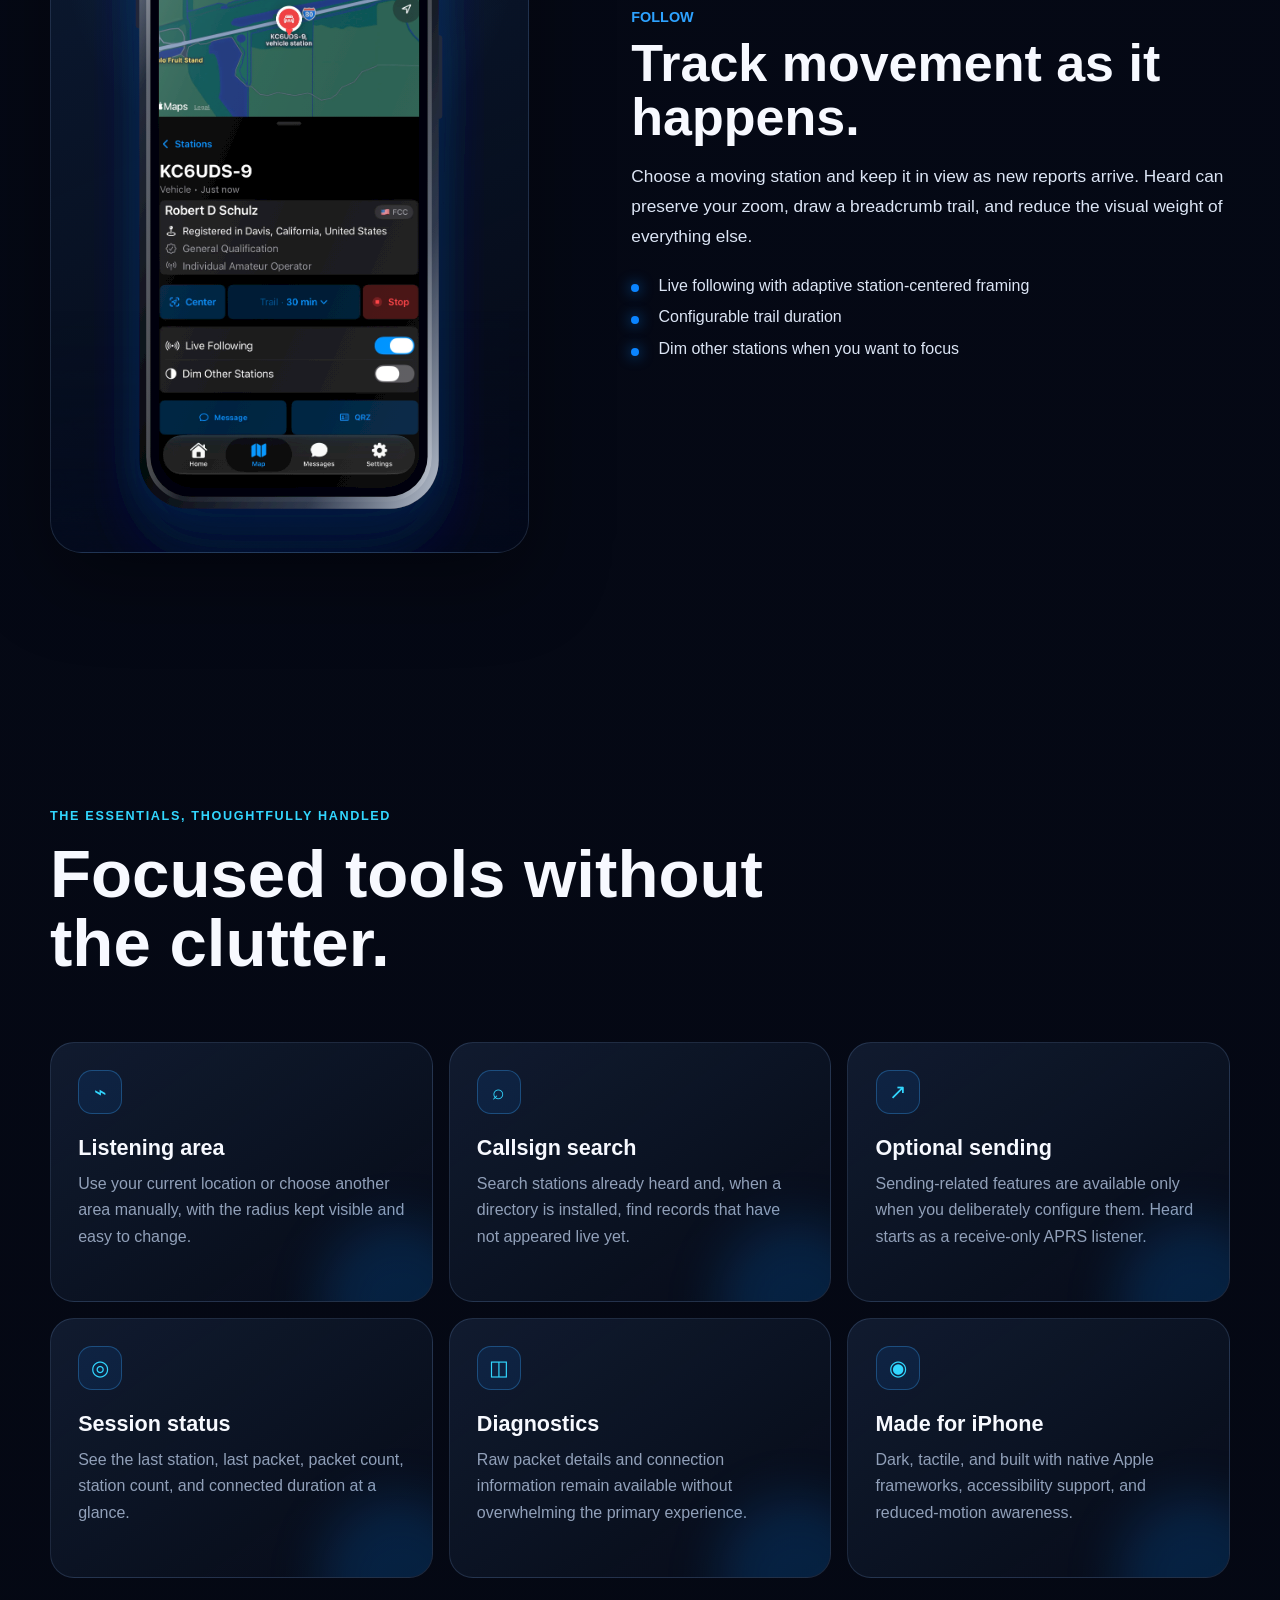
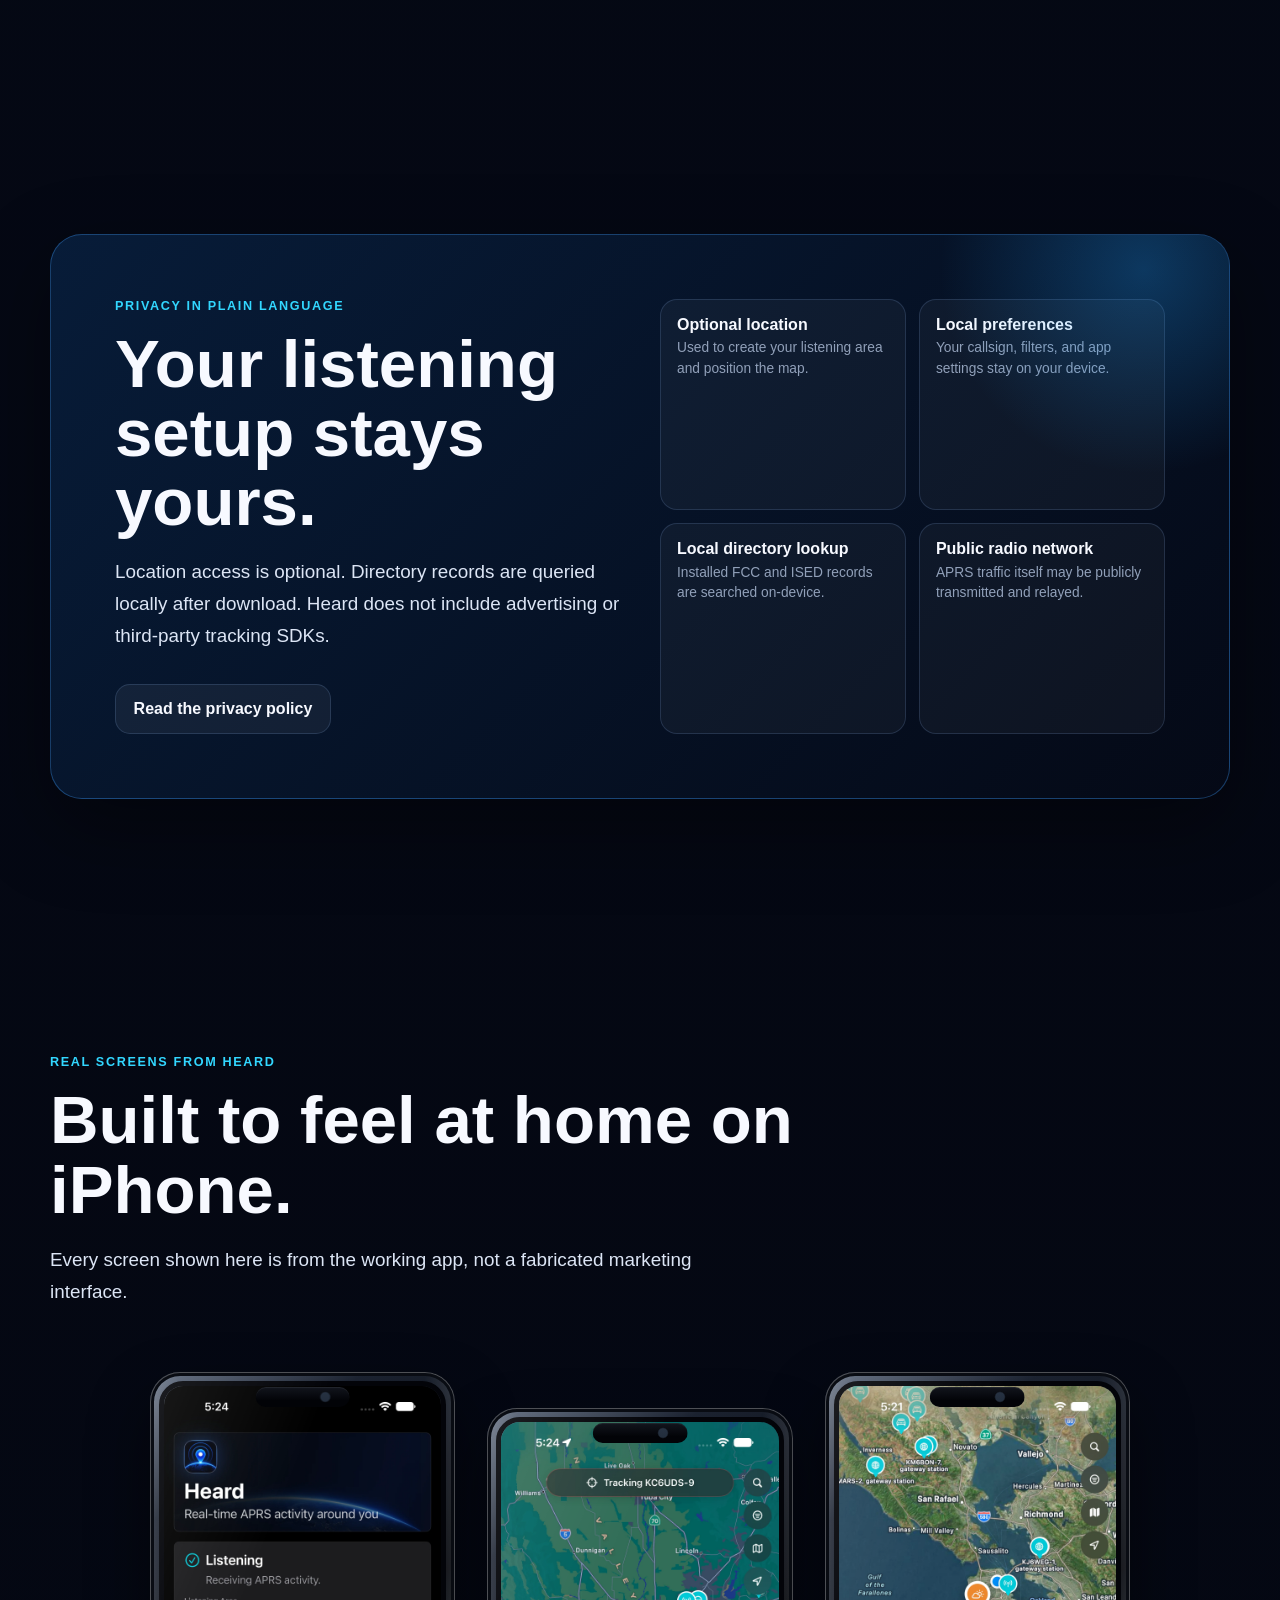
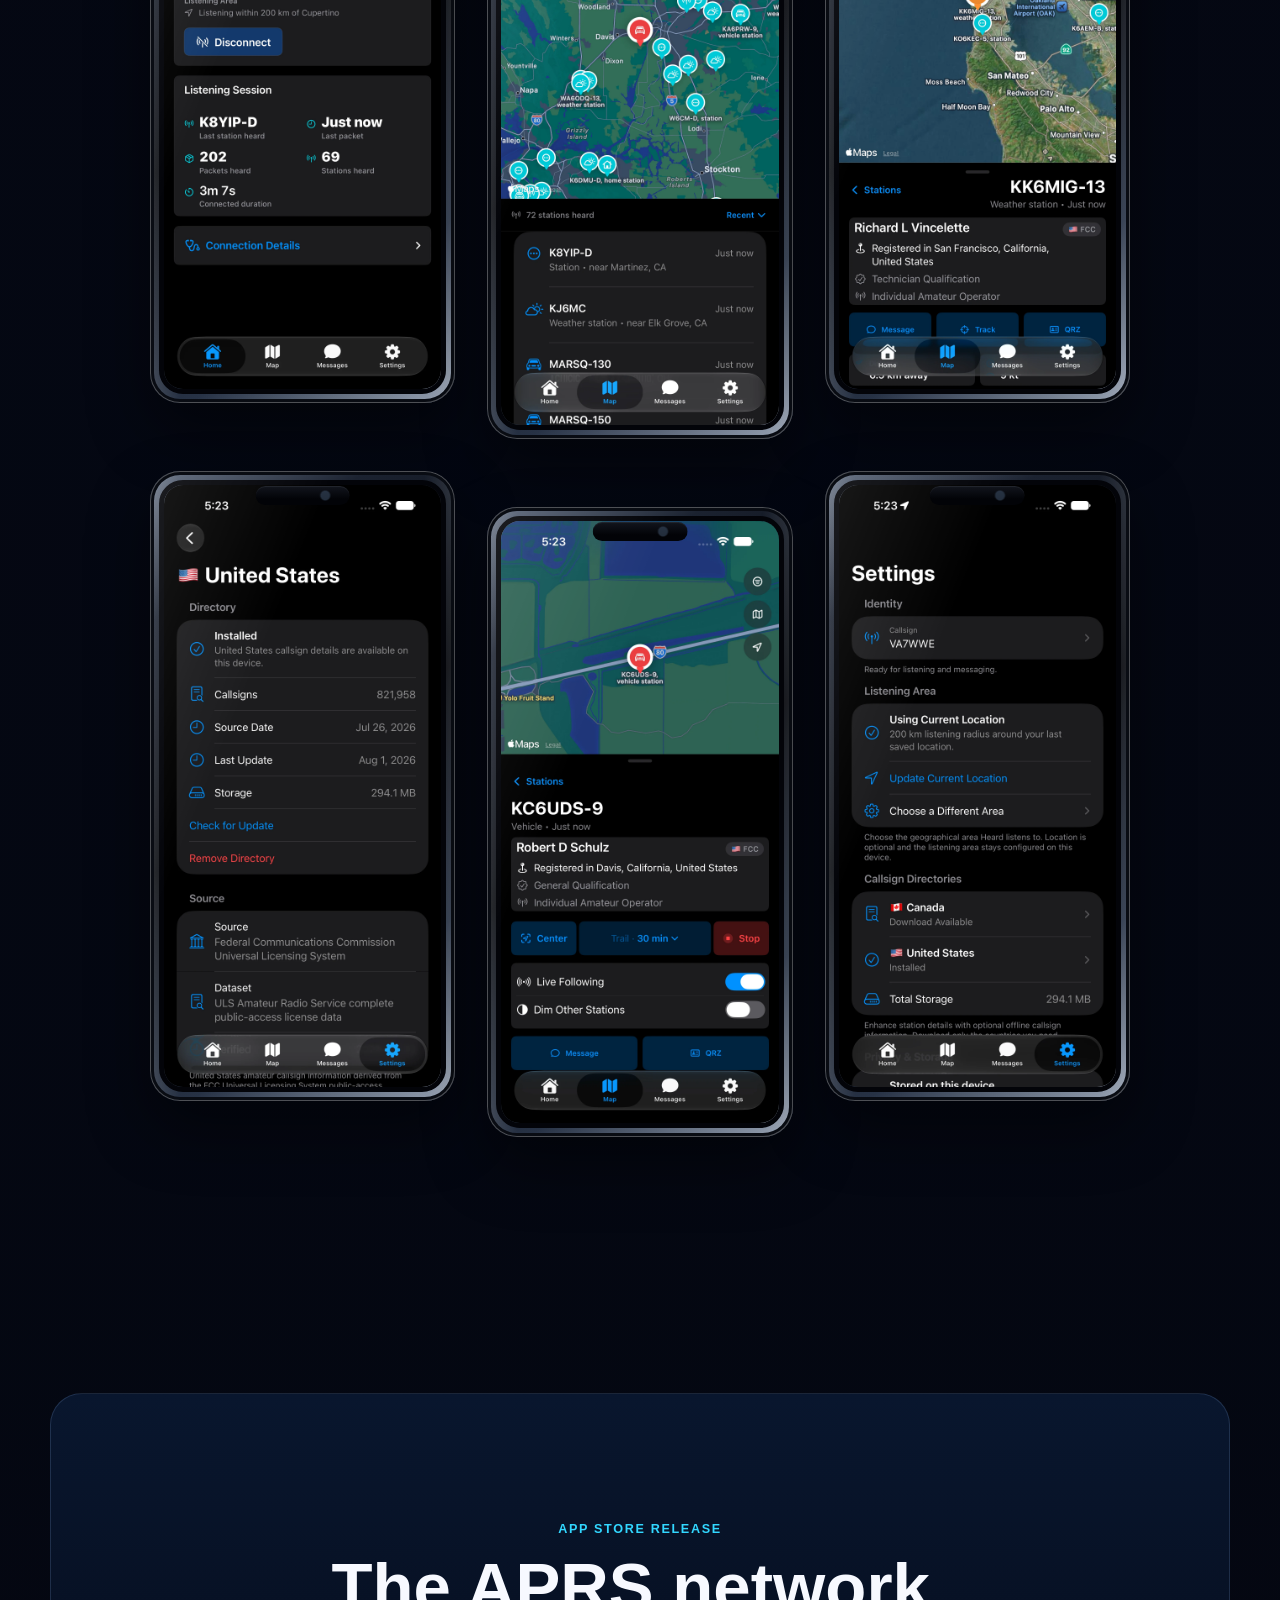
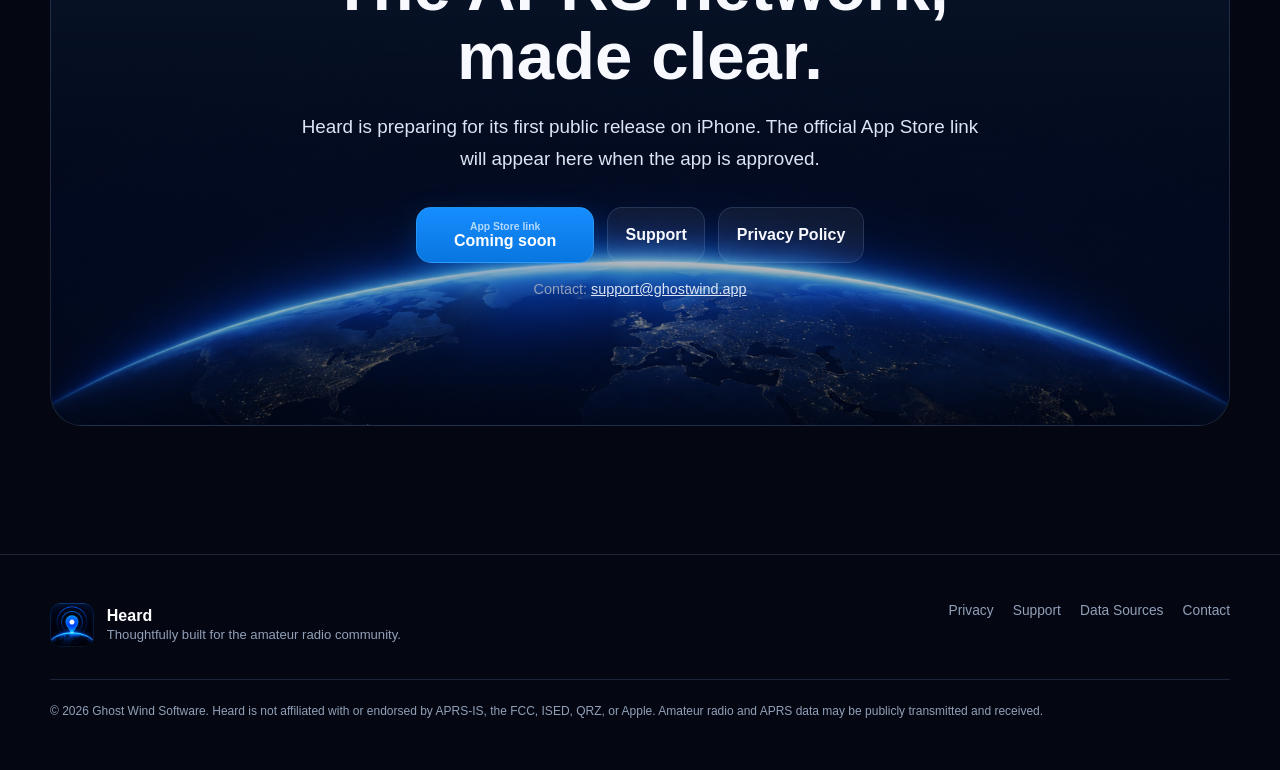
==== commit acecc45d: "web" ====
--- a/index.html
+++ b/index.html
@@ -74,12 +74,12 @@
   </div></section>
 
   <section class="section"><div class="container"><div class="feature-row reverse">
-    <div class="device-card reveal"><img class="feature-device-render" src="./Assets/renders/station-detail-device.svg" alt="Station details enriched with a U.S. callsign directory record" width="560" height="1060" loading="lazy" decoding="async"></div>
+    <div class="device-card reveal"><img class="feature-device-render" src="./Assets/renders/station-detail-device.svg" alt="Heard station details with APRS report information" width="560" height="1060" loading="lazy" decoding="async"></div>
     <div class="feature-copy reveal"><span class="kicker">UNDERSTAND</span><h3>Know what you are seeing.</h3><p>Open a station to see what was heard, when it was heard, and the useful information carried in its APRS report. Heard keeps technical details available while making the common questions easy to answer.</p><ul class="feature-list"><li>Station type, symbol, freshness, and packet context</li><li>Speed, course, altitude, status, and technical details</li><li>Nearby place and distance context when available</li></ul></div>
   </div></div></section>
 
   <section class="section"><div class="container"><div class="feature-row">
-    <div class="feature-copy reveal"><span class="kicker">DISCOVER</span><h3>Learn who is behind the callsign.</h3><p>Install the local directories you need, then add operator and licence context to stations and callsign searches without sending every lookup to a remote service.</p><ul class="feature-list"><li>Canadian ISED and U.S. FCC sources</li><li>On-device lookup after installation</li><li>One-tap QRZ access in an in-app browser when you choose it</li></ul></div>
+    <div class="feature-copy reveal"><span class="kicker">DISCOVER</span><h3>Add context to a callsign.</h3><p>Install the local directories you need, then add operator and licence context to stations and callsign searches without sending every lookup to a remote service.</p><ul class="feature-list"><li>Canadian ISED and U.S. FCC sources</li><li>On-device lookup after installation</li><li>One-tap QRZ access in an in-app browser when you choose it</li></ul></div>
     <div class="device-card reveal"><img class="feature-device-render" src="./Assets/renders/directory-device.svg" alt="Heard callsign directory details" width="560" height="1060" loading="lazy" decoding="async"></div>
   </div></div></section>
 
--- a/css/main.css
+++ b/css/main.css
@@ -197,7 +197,7 @@
 .trust-item span { color: var(--muted); font-size: .8rem; }
 
 .section { padding: clamp(5rem, 10vw, 9rem) 0; }
-.section-head { margin-bottom: clamp(2.5rem, 6vw, 5rem); }
+.section-head { margin-bottom: clamp(2.25rem, 5vw, 4rem); }
 .feature-row { display: grid; grid-template-columns: minmax(0, 1fr) minmax(360px, .8fr); gap: clamp(3rem, 8vw, 7rem); align-items: center; }
 .feature-row.reverse { grid-template-columns: minmax(360px, .8fr) minmax(0, 1fr); }
 .feature-row.reverse .feature-copy { order: 2; }
@@ -268,7 +268,7 @@
 .privacy-point strong { display: block; margin-bottom: .3rem; }
 .privacy-point span { color: var(--muted); font-size: .86rem; line-height: 1.5; }
 
-.gallery { display: grid; grid-template-columns: repeat(6, 1fr); gap: 1rem; align-items: start; }
+.gallery { display: grid; grid-template-columns: repeat(3, minmax(0, 1fr)); gap: clamp(1.1rem, 2.5vw, 2rem); align-items: start; max-width: 980px; margin-inline: auto; }
 .gallery button {
   --device-radius: 30px;
   --screen-radius: 24px;
@@ -315,7 +315,7 @@
     linear-gradient(180deg, #12151d, #020307 68%);
   box-shadow: inset 0 1px 1px rgba(255,255,255,.08);
 }
-.gallery button:nth-child(even) { margin-top: 3rem; }
+.gallery button:nth-child(3n + 2) { margin-top: 2.25rem; }
 .gallery img {
   display: block;
   position: relative;
@@ -396,7 +396,7 @@
   .feature-row.reverse .feature-copy { order: initial; }
   .device-card { min-height: 620px; }
   .feature-cards { grid-template-columns: repeat(2, 1fr); }
-  .gallery { grid-template-columns: repeat(3, 1fr); }
+  .gallery { grid-template-columns: repeat(3, 1fr); max-width: 900px; }
   .privacy-panel { grid-template-columns: 1fr; }
 }
 
@@ -426,7 +426,8 @@
   .device-card { min-height: 560px; }
   .feature-cards, .support-grid, .source-grid { grid-template-columns: 1fr; }
   .privacy-points { grid-template-columns: 1fr; }
-  .gallery { grid-template-columns: repeat(2, 1fr); }
+  .gallery { grid-template-columns: repeat(2, 1fr); max-width: 620px; }
+  .gallery button:nth-child(3n + 2) { margin-top: 0; }
   .gallery button:nth-child(even) { margin-top: 1.5rem; }
   .footer-grid { grid-template-columns: 1fr; }
   .footer-links { justify-content: flex-start; }
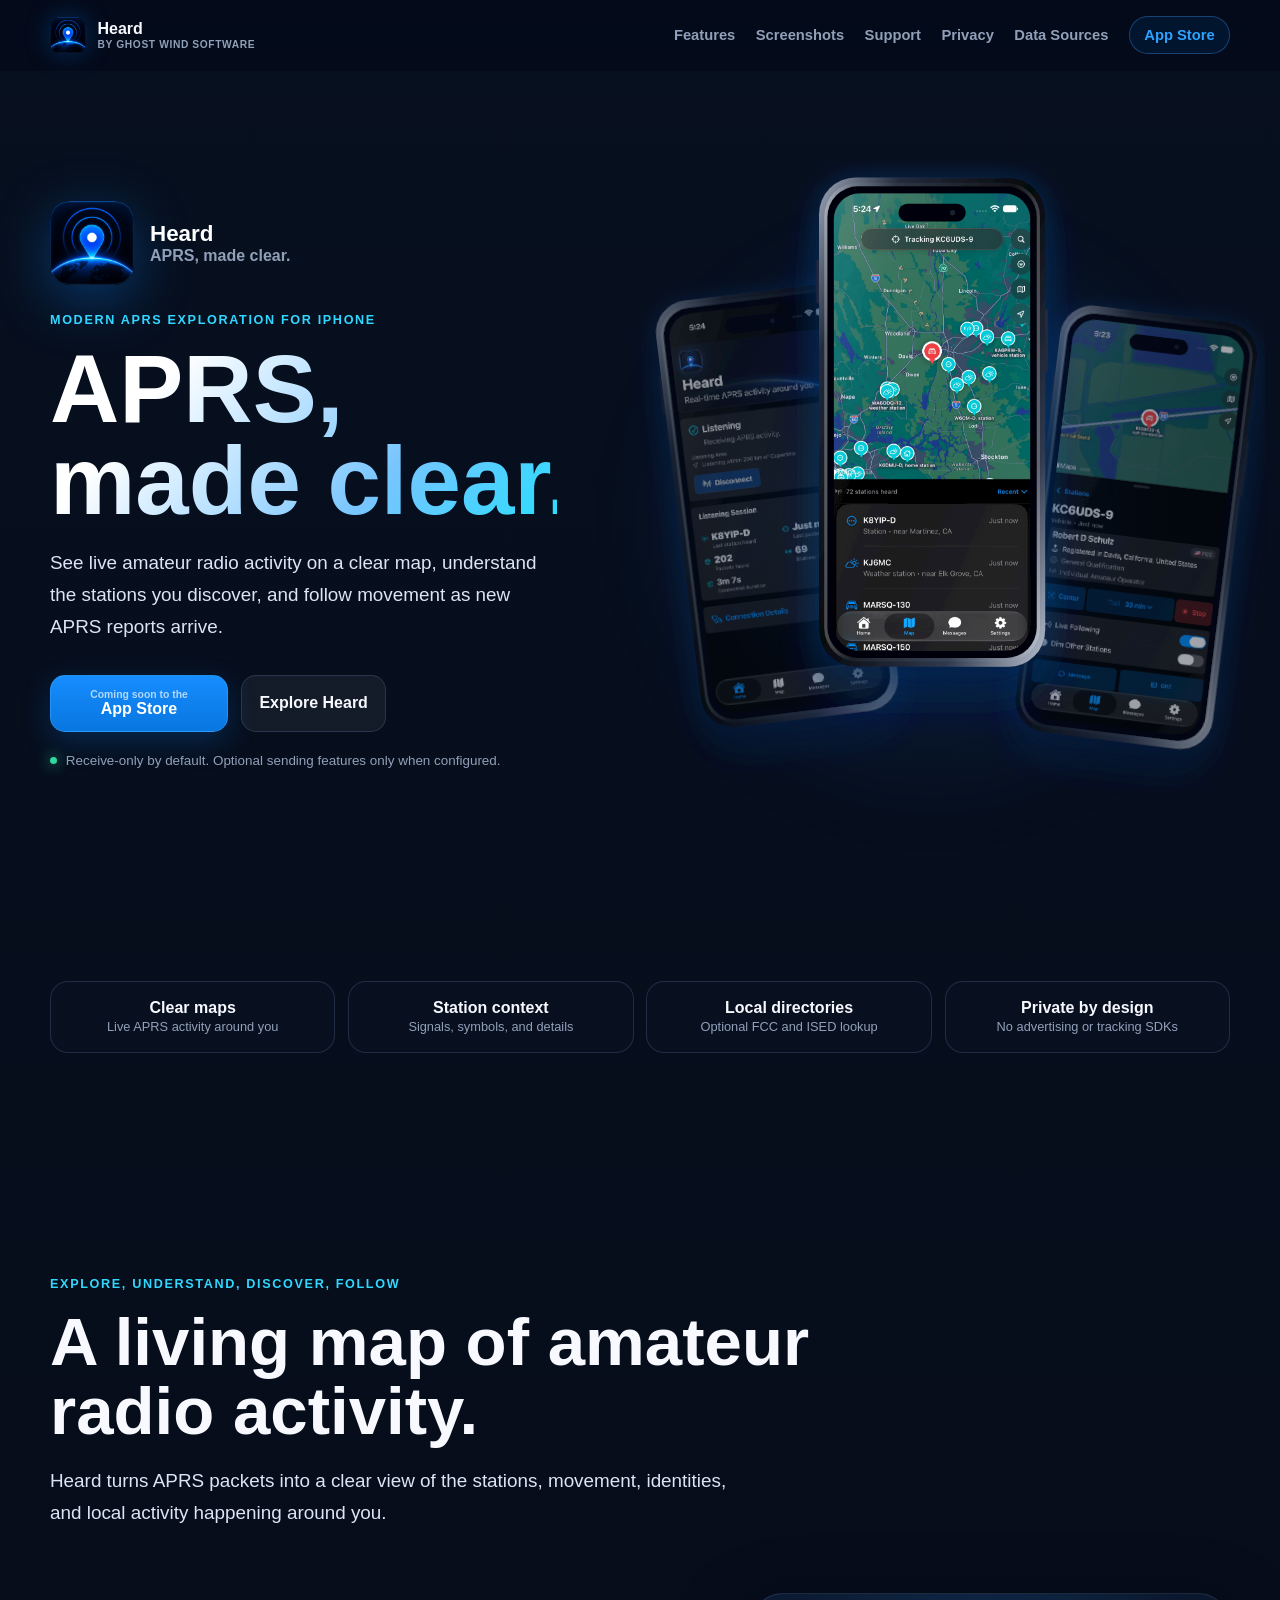
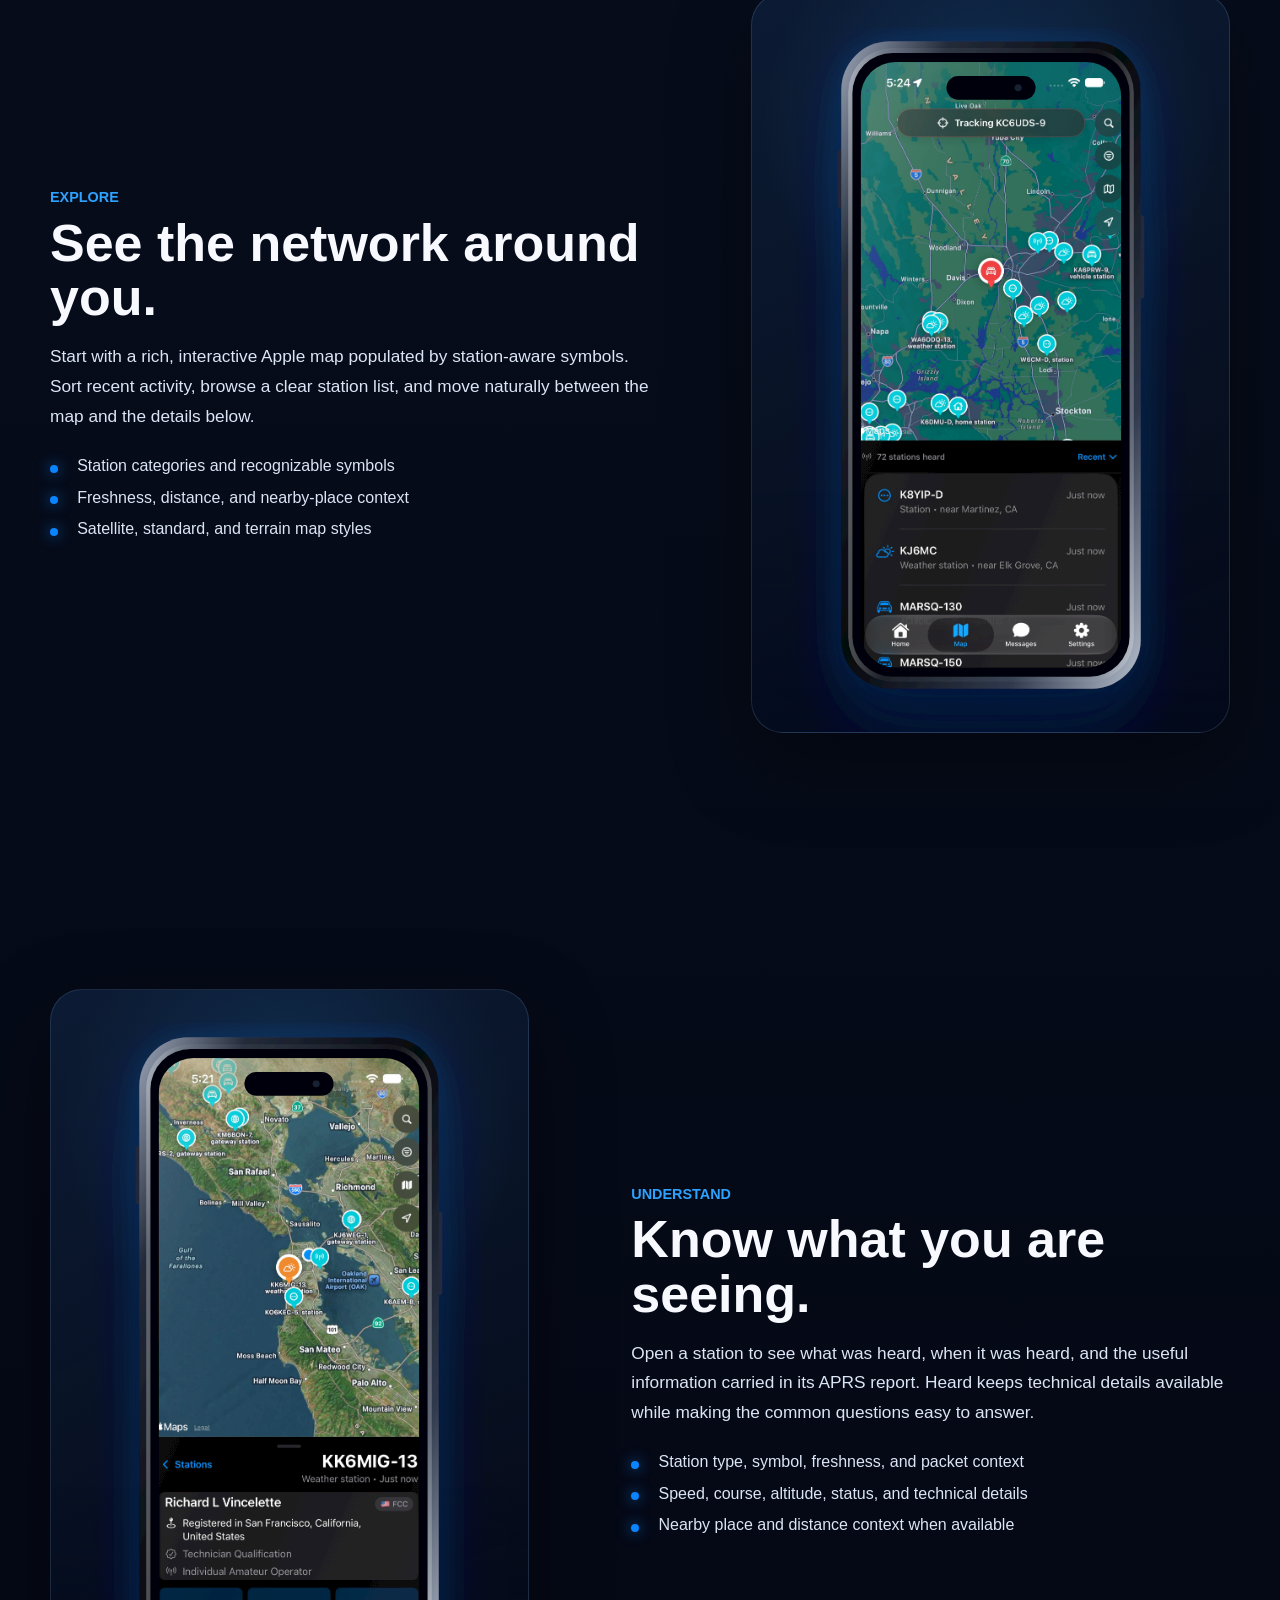
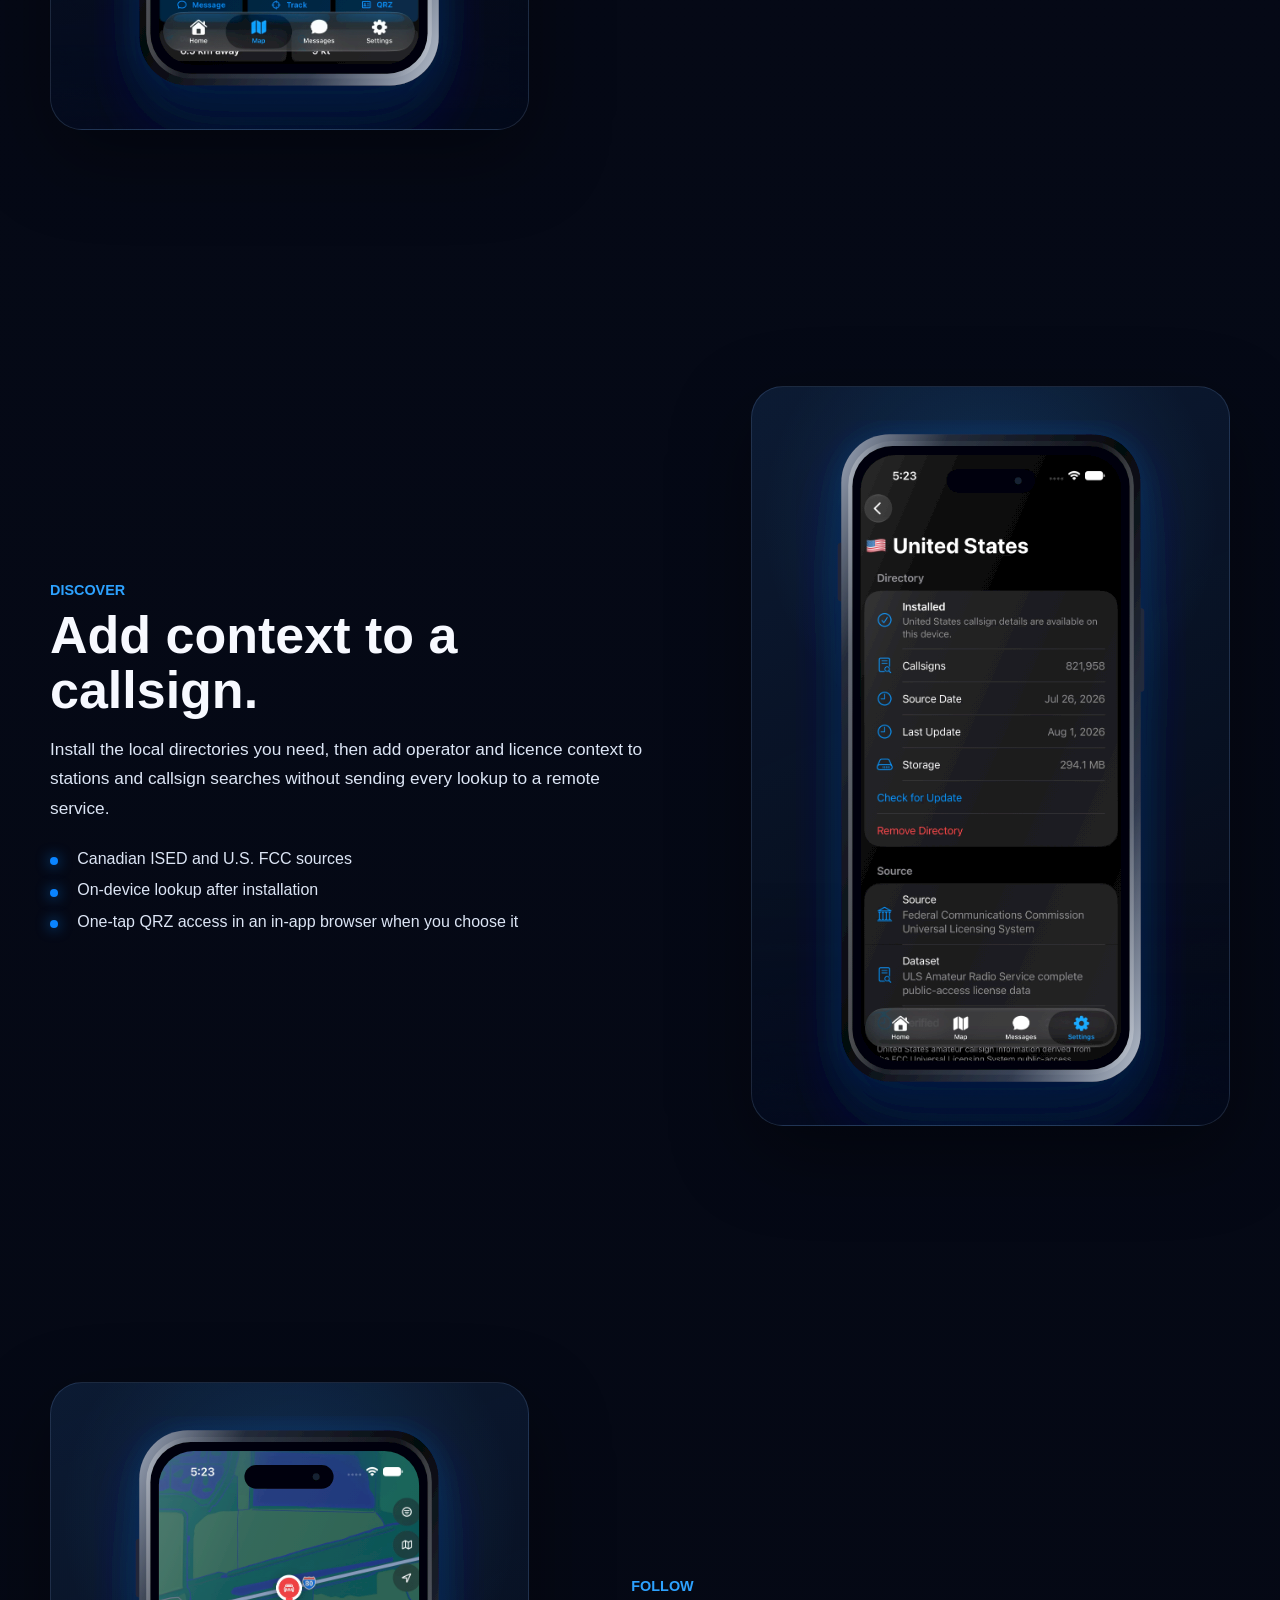
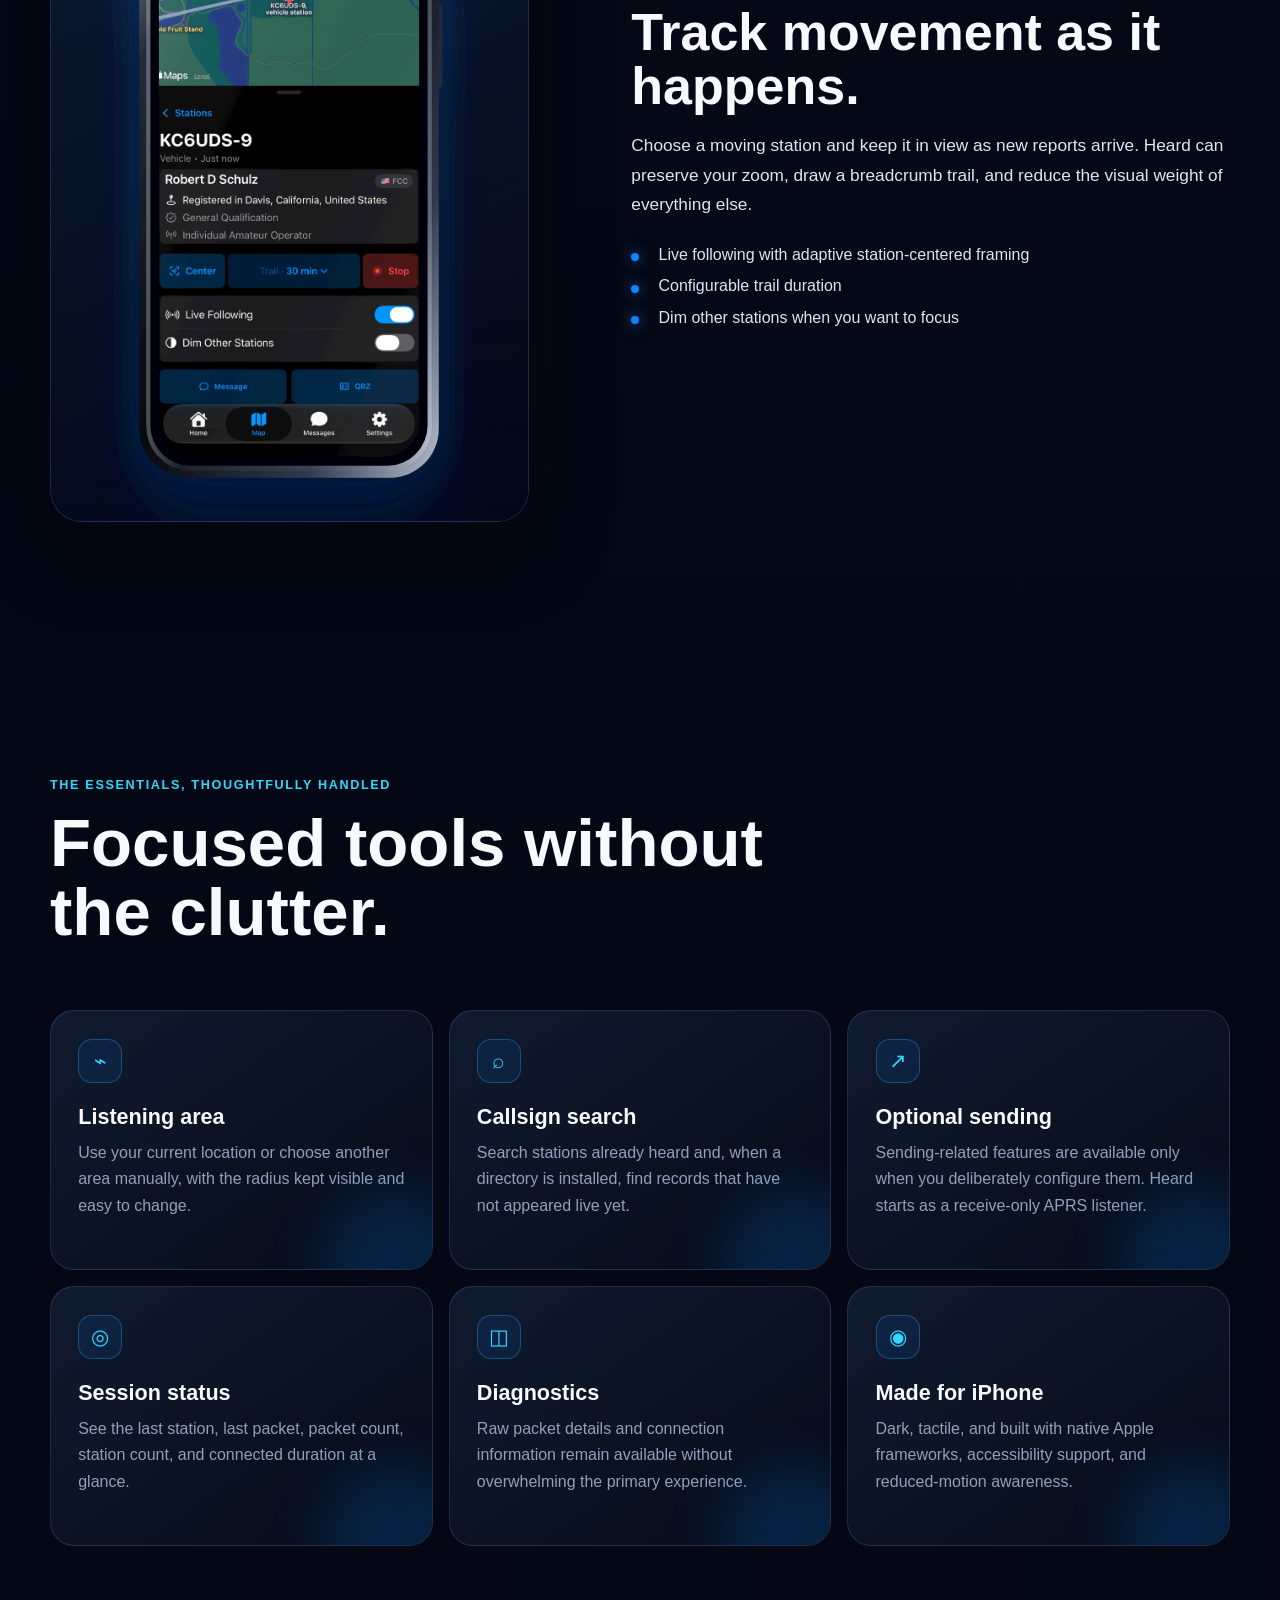
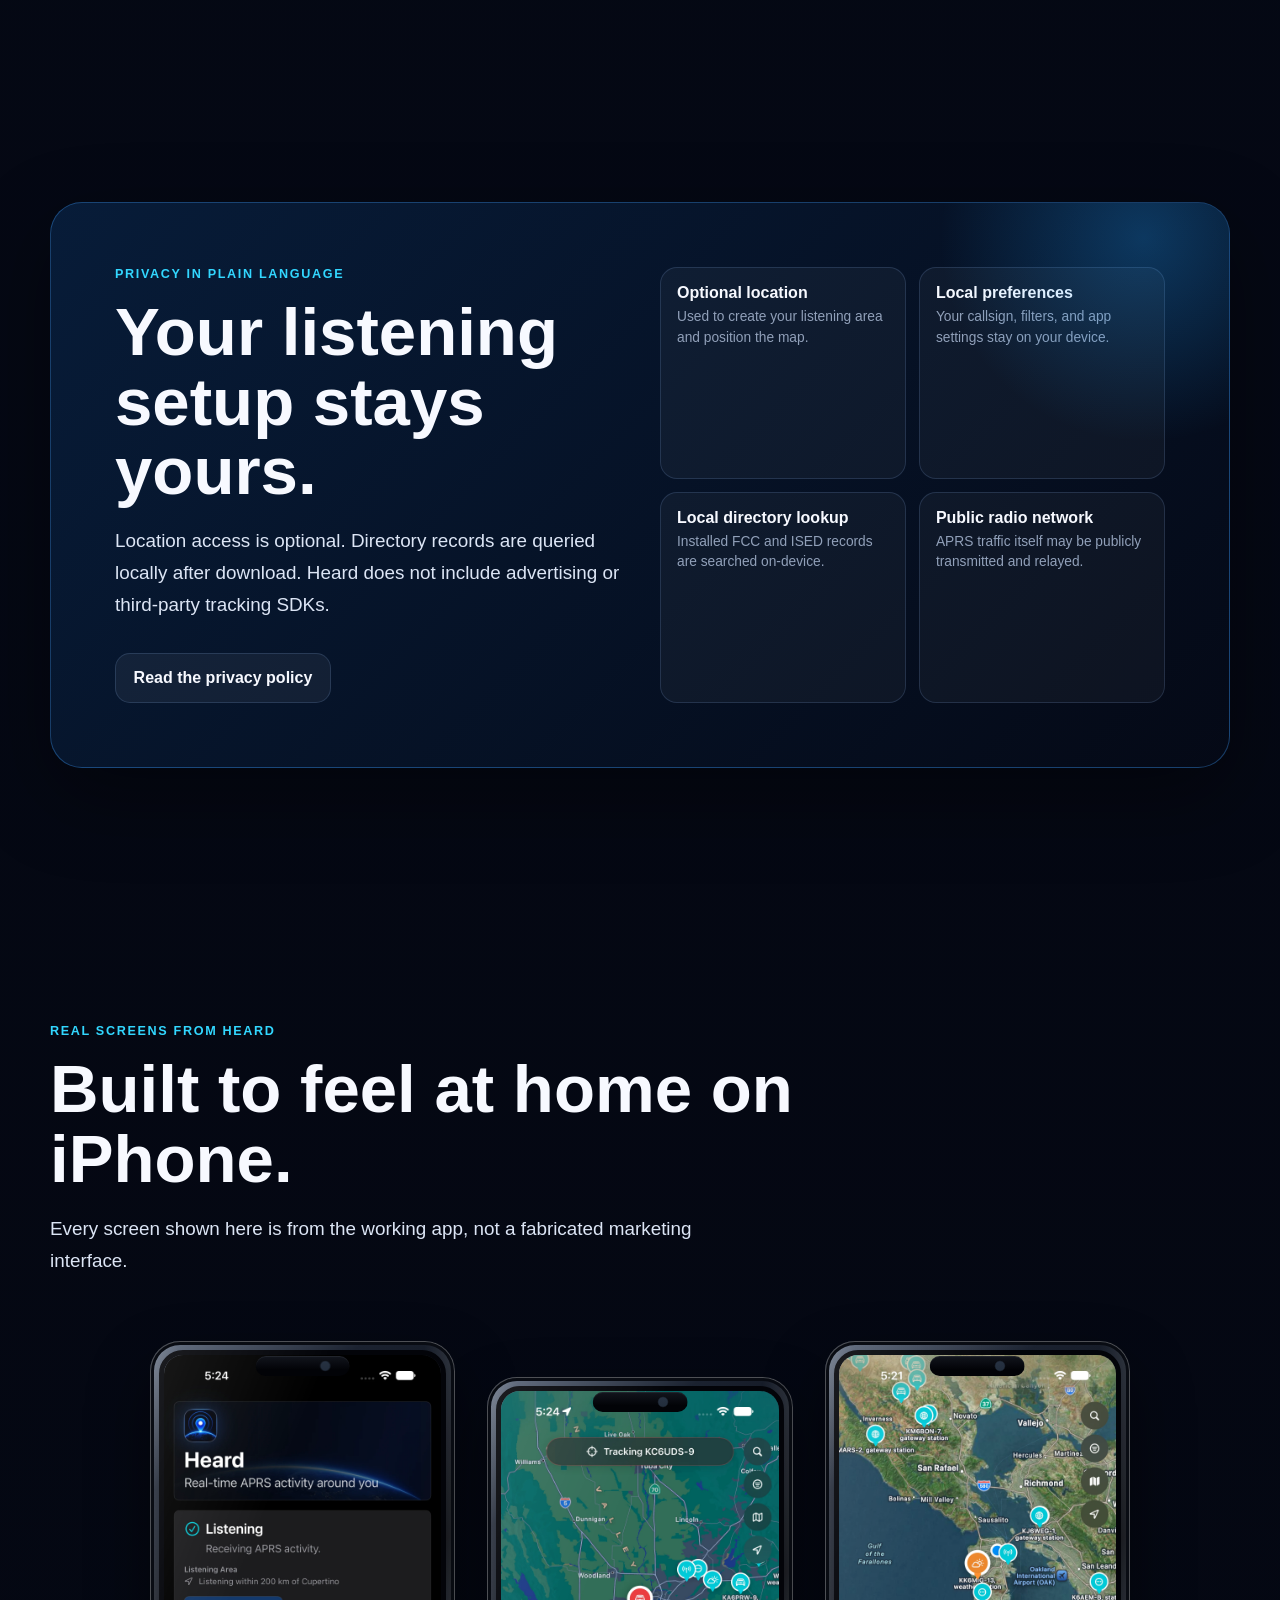
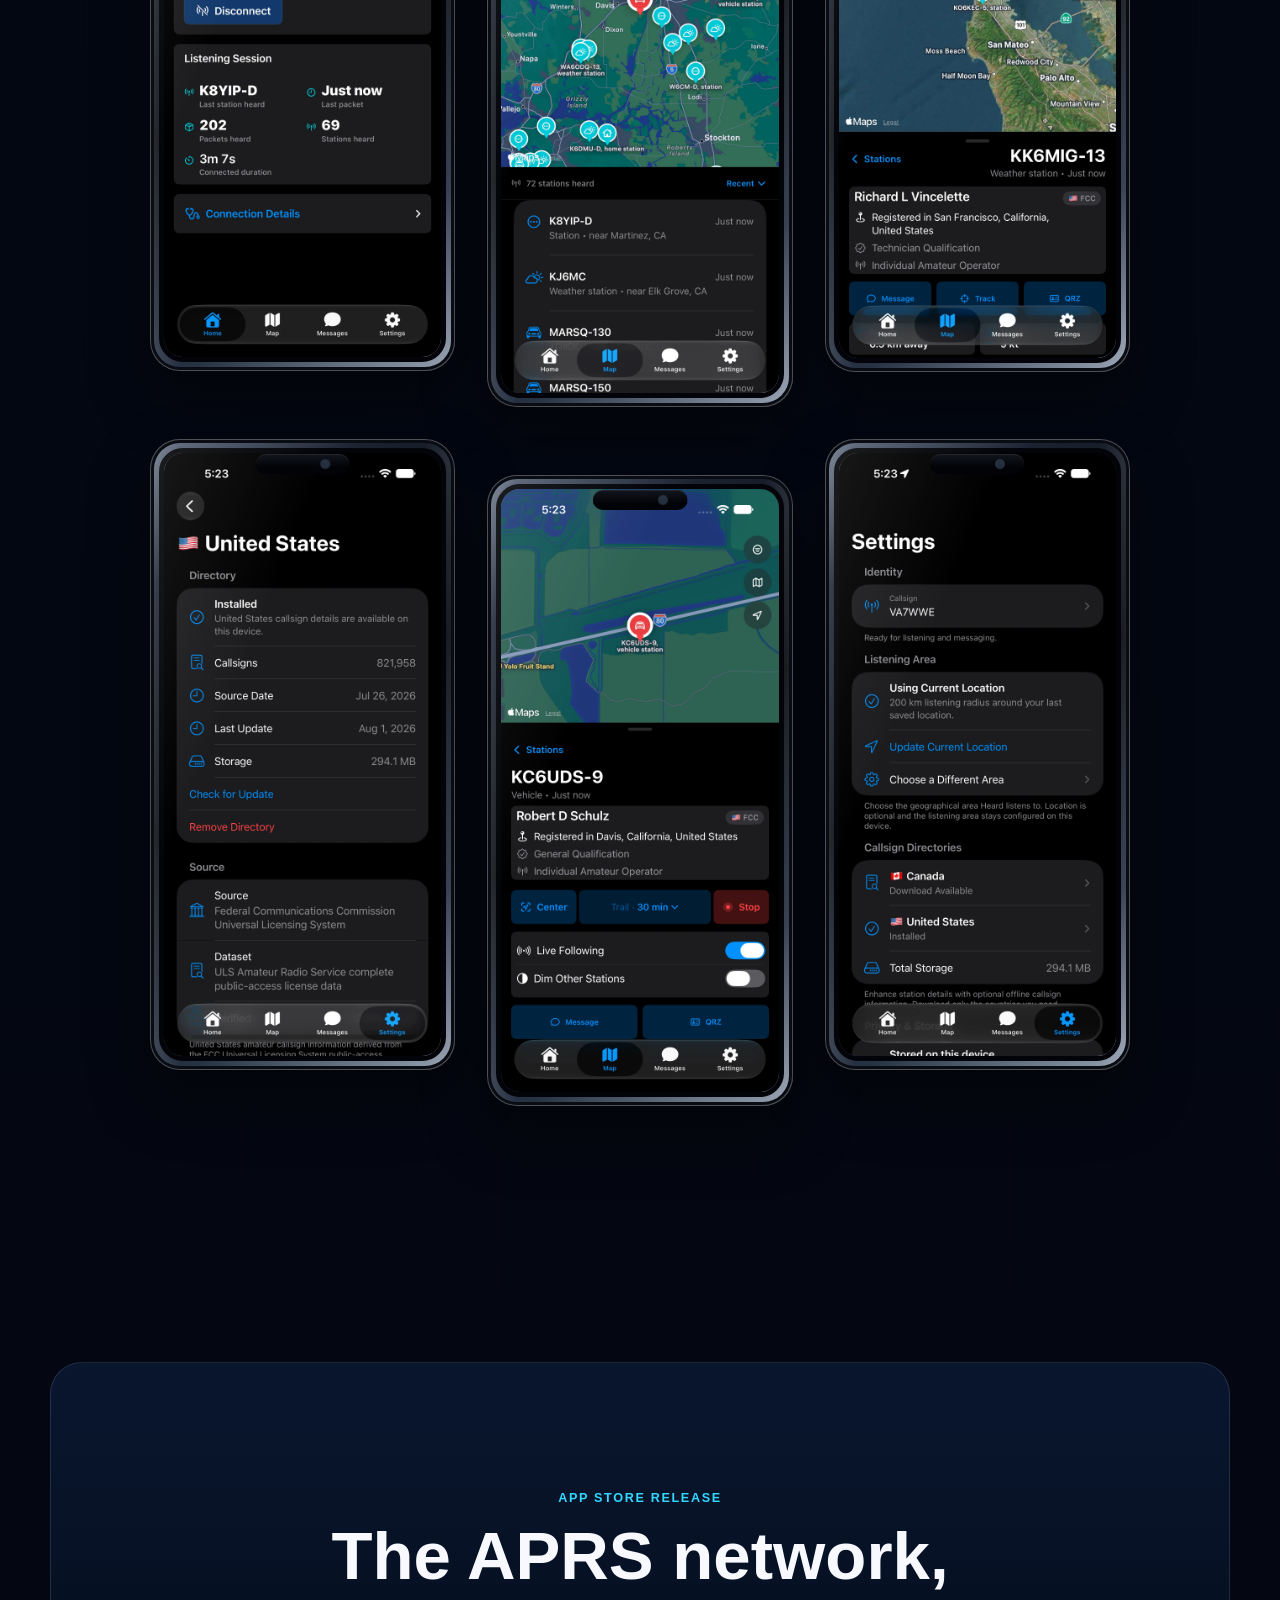
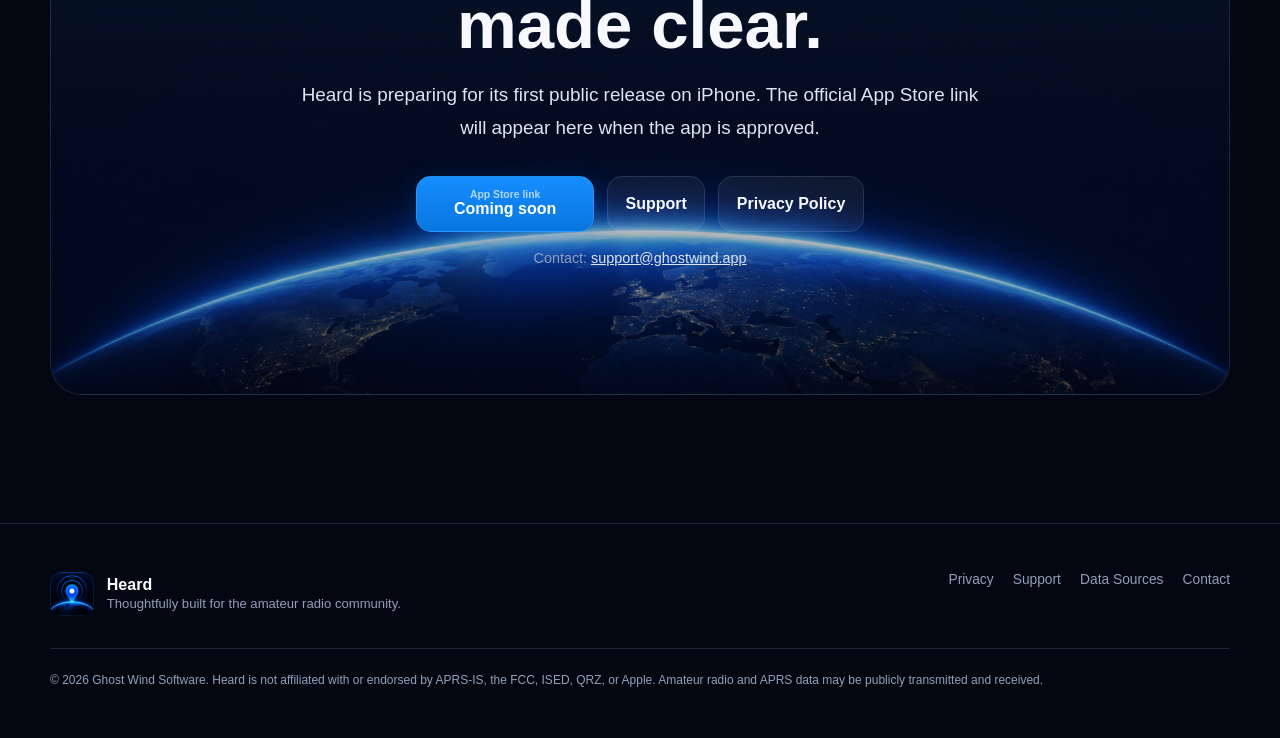
==== commit ed3002b5: "ready" ====
--- a/index.html
+++ b/index.html
@@ -46,7 +46,7 @@
       <div class="hero-copy reveal">
         <div class="hero-brand"><img src="./Assets/icon-512.png" alt="Heard app icon" width="180" height="180"><div><strong>Heard</strong>APRS, made clear.</div></div>
         <p class="eyebrow">Modern APRS exploration for iPhone</p>
-        <h1 class="display gradient-text">APRS, made clear.</h1>
+        <h1 class="display gradient-text">APRS,<br><span class="headline-nowrap">made clear.</span></h1>
         <p class="section-lede">See live amateur radio activity on a clear map, understand the stations you discover, and follow movement as new APRS reports arrive.</p>
         <div class="button-row"><a class="button primary app-store-placeholder" href="#download" aria-label="Heard App Store launch information"><span><span class="tiny">Coming soon to the</span>App Store</span></a><a class="button secondary" href="#features">Explore Heard</a></div>
         <p class="hero-note">Receive-only by default. Optional sending features only when configured.</p>
--- a/css/main.css
+++ b/css/main.css
@@ -84,7 +84,8 @@
 .container { width: min(var(--max), calc(100% - 2rem)); margin-inline: auto; }
 .narrow { width: min(820px, calc(100% - 2rem)); margin-inline: auto; }
 .eyebrow { margin: 0 0 1rem; color: var(--cyan); font-size: .79rem; font-weight: 760; letter-spacing: .13em; text-transform: uppercase; }
-.display { margin: 0; font-size: 6rem; line-height: .94; letter-spacing: 0; }
+.display { margin: 0; font-size: 6rem; line-height: .96; letter-spacing: 0; }
+.headline-nowrap { white-space: nowrap; }
 .gradient-text { background: linear-gradient(130deg, #fff 22%, #77c5ff 68%, #28ddff); background-clip: text; -webkit-background-clip: text; color: transparent; }
 .section-title { margin: 0; max-width: 800px; font-size: 4.2rem; line-height: 1.03; letter-spacing: 0; }
 .section-lede { margin: 1.25rem 0 0; max-width: 690px; color: var(--text); font-size: 1.18rem; line-height: 1.7; }
